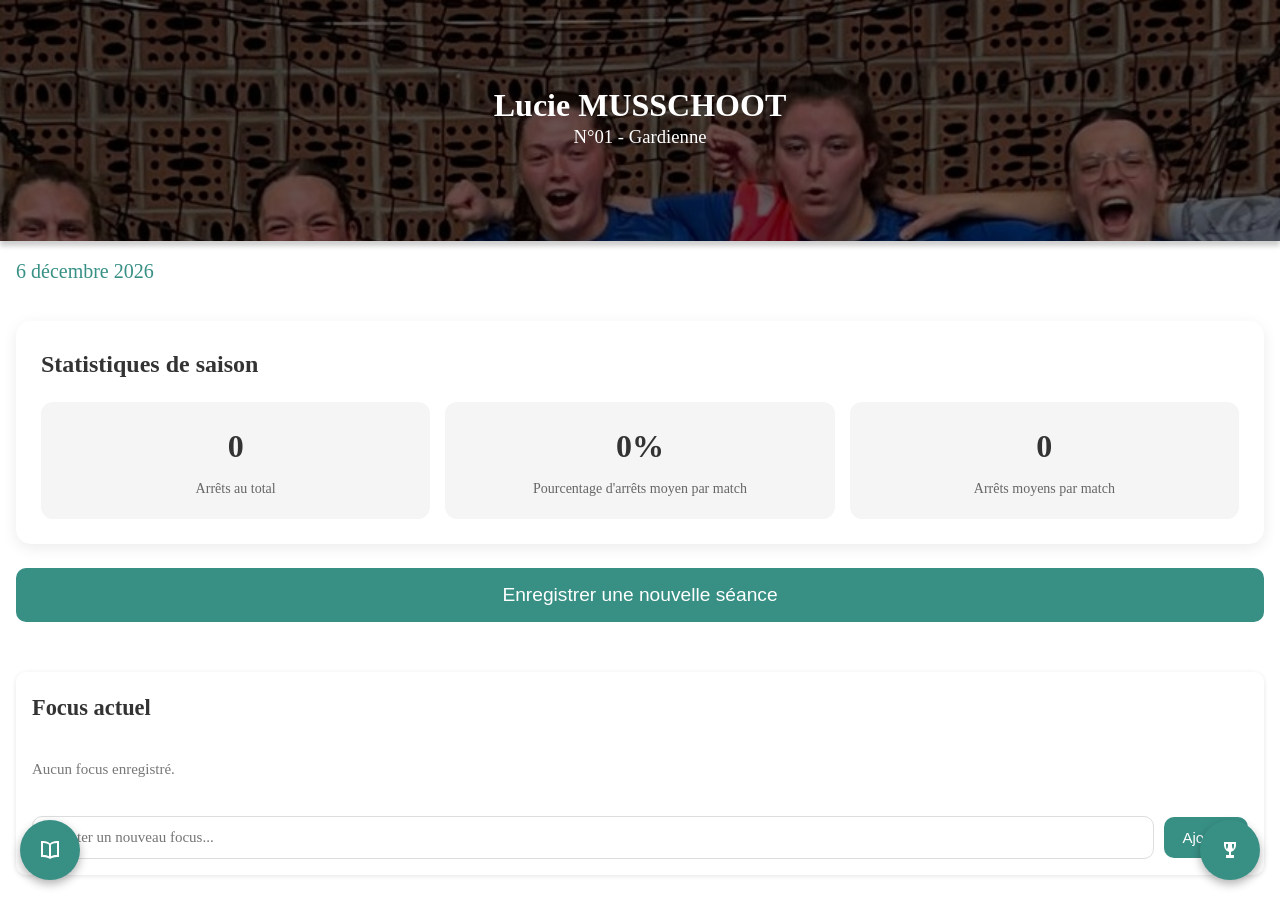
==== index.html @ 8459c4c9 "Add files via upload" ====
<!DOCTYPE html>
<html lang="fr">
<head>
  <meta charset="UTF-8">
  <meta name="viewport" content="width=device-width, initial-scale=1.0">
  <title>Accueil</title>
  <link rel="stylesheet" href="style.css">
  <link rel="manifest" href="manifest.json">
  <meta name="theme-color" content="steelblue">
</head>
<body>
  <header>
    <h1>Lucie MUSSCHOOT</h1>
    <h3>N°01 - Gardienne</h3>
  </header>
  <main>
    <p class="pdate"><span id="dateDuJour" class="datedujour"></span></p>
    <section class="season-stats">
      <h2>Statistiques de saison</h2>

      <div class="stats-grid">
        <div class="stat-card">
          <span class="stat-value" id="totalArrets">0</span>
          <span class="stat-label">Arrêts au total</span>
        </div>

        <div class="stat-card">
          <span class="stat-value" id="pourcentageMoyen">0%</span>
          <span class="stat-label">Pourcentage d'arrêts moyen par match</span>
        </div>

        <div class="stat-card">
          <span class="stat-value" id="moyenneArrets">0</span>
          <span class="stat-label">Arrêts moyens par match</span>
        </div>
      </div>
    </section>
    <button id="NouvSeanceBtn">Enregistrer une nouvelle séance</button>
    <section class="focus-section">
      <h2>Focus actuel</h2>

      <div id="listeFocus"></div>

      <div class="ajout-focus">
        <input
          type="text"
          id="nouveauFocus"
          placeholder="Ajouter un nouveau focus..."
        >

        <button type="button" id="ajouterFocus">
          Ajouter
        </button>
      </div>
    </section>
      <button id="journalBtn" class="journal">
        <svg xmlns="http://www.w3.org/2000/svg" width="24" height="24" fill="white" viewBox="0 0 24 24">
          <path d="M12 5.5C10.5 4 8.5 3 5 3H3V19H5C8.5 19 10.5 20 12 21C13.5 20 15.5 19 19 19H21V3H19C15.5 3 13.5 4 12 5.5ZM11 18.3C9.5 17.5 7.7 17 5 17H5V5H5.5C8.1 5 9.8 5.7 11 6.8V18.3ZM19 17C16.3 17 14.5 17.5 13 18.3V6.8C14.2 5.7 15.9 5 18.5 5H19V17Z"/>
        </svg>
      </button>
      <button class="trophées">
        <svg xmlns="http://www.w3.org/2000/svg" width="24" height="24" fill="white" viewBox="0 0 24 24">
          <path d="M18 4H6V7C6 10.3 8.1 13.1 11 13.8V17H8V20H16V17H13V13.8C15.9 13.1 18 10.3 18 7V4ZM8 7V6H10V8C10 9.2 9.5 10.3 8.7 11C8.3 10.2 8 9.2 8 7ZM16 7C16 9.2 15.7 10.2 15.3 11C14.5 10.3 14 9.2 14 8V6H16V7Z"/>
        </svg>
      </button>
      <form id="formulaireSeance" class="modal">
        <div class="modal-content">

          <h2>Nouvelle séance</h2>

          <div class="champ">
            <input type="date" id="dateSeance" required>
          </div>

        <div class="type-seance">
          <label>
            <input type="radio" name="typeSeance" value="entrainement" required>
            Entraînement
          </label>

          <label>
            <input type="radio" name="typeSeance" value="match">
            Match
          </label>
        </div>

        <div class="champ">
          <label for="focusSeance">Focus de la séance</label>

          <select id="focusSeance" required>
            <option value="">⎼ Choisir un focus ⎼</option>
          </select>
        </div>

                  <!-- Champs spécifiques aux matchs -->
        <div id="champsMatch" class="champs-match" style="display: none;">

        <div class="champ">
          <select id="adversaire" required>
            <option value="">⎼ Choisir un adversaire ⎼</option>
            <option value="Biache-Saint-Vaast">Biache-Saint-Vaast</option>
            <option value="Carvin">Carvin</option>
            <option value="Libercourt">Libercourt</option>
            <option value="Noyelles-Godault">Noyelles-Godault</option>
          </select>
        </div>

          <div class="champ">
            <div class="score">

              <!-- Notre score -->
              <div class="score-select notre-score">
                <select id="scoreNous">
                  <option value="0">0</option>
                  <option value="1">1</option>
                  <option value="2">2</option>
                  <option value="3">3</option>
                  <option value="4">4</option>
                  <option value="5">5</option>
                  <option value="6">6</option>
                  <option value="7">7</option>
                  <option value="8">8</option>
                  <option value="9">9</option>
                  <option value="10">10</option>
                  <option value="11">11</option>
                  <option value="12">12</option>
                  <option value="13">13</option>
                  <option value="14">14</option>
                  <option value="15">15</option>
                  <option value="16">16</option>
                  <option value="17">17</option>
                  <option value="18">18</option>
                  <option value="19">19</option>
                  <option value="20" selected>20</option>
                  <option value="21">21</option>
                  <option value="22">22</option>
                  <option value="23">23</option>
                  <option value="24">24</option>
                  <option value="25">25</option>
                  <option value="26">26</option>
                  <option value="27">27</option>
                  <option value="28">28</option>
                  <option value="29">29</option>
                  <option value="30">30</option>
                  <option value="31">31</option>
                  <option value="32">32</option>
                  <option value="33">33</option>
                  <option value="34">34</option>
                  <option value="35">35</option>
                  <option value="36">36</option>
                  <option value="37">37</option>
                  <option value="38">38</option>
                  <option value="39">39</option>
                  <option value="40">40</option>
                  <option value="41">41</option>
                  <option value="42">42</option>
                  <option value="43">43</option>
                  <option value="44">44</option>
                  <option value="45">45</option>
                  <option value="46">46</option>
                  <option value="47">47</option>
                  <option value="48">48</option>
                  <option value="49">49</option>
                  <option value="50">50</option>
                </select>
              </div>

              <span class="tiret-score">⎼</span>

              <!-- Score adversaire -->
              <div class="score-select adversaire-score">
                <select id="scoreAdversaire">
                  <option value="0">0</option>
                  <option value="1">1</option>
                  <option value="2">2</option>
                  <option value="3">3</option>
                  <option value="4">4</option>
                  <option value="5">5</option>
                  <option value="6">6</option>
                  <option value="7">7</option>
                  <option value="8">8</option>
                  <option value="9">9</option>
                  <option value="10">10</option>
                  <option value="11">11</option>
                  <option value="12">12</option>
                  <option value="13">13</option>
                  <option value="14">14</option>
                  <option value="15">15</option>
                  <option value="16">16</option>
                  <option value="17">17</option>
                  <option value="18">18</option>
                  <option value="19">19</option>
                  <option value="20" selected>20</option>
                  <option value="21">21</option>
                  <option value="22">22</option>
                  <option value="23">23</option>
                  <option value="24">24</option>
                  <option value="25">25</option>
                  <option value="26">26</option>
                  <option value="27">27</option>
                  <option value="28">28</option>
                  <option value="29">29</option>
                  <option value="30">30</option>
                  <option value="31">31</option>
                  <option value="32">32</option>
                  <option value="33">33</option>
                  <option value="34">34</option>
                  <option value="35">35</option>
                  <option value="36">36</option>
                  <option value="37">37</option>
                  <option value="38">38</option>
                  <option value="39">39</option>
                  <option value="40">40</option>
                  <option value="41">41</option>
                  <option value="42">42</option>
                  <option value="43">43</option>
                  <option value="44">44</option>
                  <option value="45">45</option>
                  <option value="46">46</option>
                  <option value="47">47</option>
                  <option value="48">48</option>
                  <option value="49">49</option>
                  <option value="50">50</option>
                </select>
              </div>

            </div>
          </div>
            <div class="stats-match">

              <div class="stat-ligne">
                <input
                  type="number"
                  id="nombreArrets"
                  min="0"
                  placeholder="0"
                >
                <span>arrêts</span>
              </div>

              <div class="stat-ligne">
                <input
                  type="text"
                  id="statsArrets"
                  readonly
                  placeholder="0%"
                >
                <span>de buts arrêtés</span>
              </div>
            </div>
          </div>

          <div class="ressenti">
            <div class="etoiles" id="ressenti">
              <span data-value="1">★</span>
              <span data-value="2">★</span>
              <span data-value="3">★</span>
              <span data-value="4">★</span>
              <span data-value="5">★</span>
            </div>
          </div>

          <textarea id="commentaire" placeholder="..." class="commentaire"></textarea>

          <button id="enregistrerSeance">Enregistrer</button>
          <button id="fermerFormulaire" class='fermerformulaire'>Annuler</button>

        </div>
      </form>
  </main>
</body>
<script>
  // Date du jour
  const date = new Date();

  document.getElementById("dateDuJour").textContent =
    date.toLocaleDateString("fr-FR", {
      day: "numeric",
      month: "long",
      year: "numeric"
    });


  // Éléments du formulaire
  const bouton = document.getElementById("NouvSeanceBtn");
  const formulaire = document.getElementById("formulaireSeance");
  const fermer = document.getElementById("fermerFormulaire");
  const enregistrer = document.getElementById("enregistrerSeance");
  const etoiles = document.querySelectorAll("#ressenti span");

  // Champs spécifiques aux matchs
  const champsMatch = document.getElementById("champsMatch");
  const adversaire = document.getElementById("adversaire");
  const scoreNous = document.getElementById("scoreNous");
  const scoreAdversaire = document.getElementById("scoreAdversaire");
  const nombreArrets = document.getElementById("nombreArrets");
  const statsArrets = document.getElementById("statsArrets");

  const typesSeance = document.querySelectorAll('input[name="typeSeance"]');


  // Afficher / cacher les champs du match
  typesSeance.forEach(type => {

    type.addEventListener("change", () => {

      if (type.value === "match" && type.checked) {
        champsMatch.style.display = "block";

        adversaire.required = true;
        scoreNous.required = true;
        scoreAdversaire.required = true;
        nombreArrets.required = true;

      } else if (type.value === "entrainement" && type.checked) {
        champsMatch.style.display = "none";

        adversaire.required = false;
        scoreNous.required = false;
        scoreAdversaire.required = false;
        nombreArrets.required = false;

        // Nettoyage des champs
        adversaire.value = "";
        scoreNous.value = "";
        scoreAdversaire.value = "";
        nombreArrets.value = "";
        statsArrets.value = "";
      }

    });

  });


  // Calcul automatique du pourcentage d'arrêts
  function calculerStatsArrets() {

    const arrets = Number(nombreArrets.value);
    const butsEncaisses = Number(scoreAdversaire.value);

    if (
      nombreArrets.value !== "" &&
      scoreAdversaire.value !== ""
    ) {

      const totalTirs = arrets + butsEncaisses;

      if (totalTirs > 0) {

        const pourcentage =
          (arrets / totalTirs) * 100;

        statsArrets.value =
          pourcentage.toFixed(1) + " %";

      } else {
        statsArrets.value = "0 %";
      }

    } else {
      statsArrets.value = "";
    }
  }


  // Recalculer dès qu'une valeur change
  nombreArrets.addEventListener("input", calculerStatsArrets);
  scoreAdversaire.addEventListener("input", calculerStatsArrets);

  // Ouvrir le formulaire
  bouton.addEventListener("click", () => {
    formulaire.reset();

    // Reset des étoiles
    etoiles.forEach(etoile => {
      etoile.classList.remove("active");
    });

    // Cacher les champs du match
    champsMatch.style.display = "none";

    formulaire.style.display = "flex";
  });

  // Fermer / annuler
  fermer.addEventListener("click", () => {
    formulaire.reset();

    // Reset des étoiles
    etoiles.forEach(etoile => {
      etoile.classList.remove("active");
    });

    // Cacher les champs du match
    champsMatch.style.display = "none";

    formulaire.style.display = "none";
  });


  // Sélection des étoiles
  etoiles.forEach(etoile => {

    etoile.addEventListener("click", () => {

      const valeur = etoile.dataset.value;

      etoiles.forEach(e => {
        e.classList.toggle(
          "active",
          e.dataset.value <= valeur
        );
      });

    });

  });


  // Vérification avant enregistrement
  enregistrer.addEventListener("click", (event) => {

  const etoilesActives =
    document.querySelectorAll("#ressenti span.active");

  const typeSeance =
    document.querySelector('input[name="typeSeance"]:checked');

  const dateSeance =
    document.getElementById("dateSeance").value;

  const commentaire =
    document.getElementById("commentaire").value;

  // Informations du match
  let infosMatch = null;

  if (typeSeance.value === "match") {

    const adversaireValue = adversaire.value.trim();
    const scoreNousValue = Number(scoreNous.value);
    const scoreAdversaireValue = Number(scoreAdversaire.value);
    const nombreArretsValue = Number(nombreArrets.value);

    // Vérification
    if (
      !adversaireValue ||
      scoreNous.value === "" ||
      scoreAdversaire.value === "" ||
      nombreArrets.value === ""
    ) {
      event.preventDefault();
      alert("Complète toutes les informations du match.");
      return;
    }

    const totalTirs =
      nombreArretsValue + scoreAdversaireValue;

    const pourcentageArrets =
      totalTirs > 0
        ? (nombreArretsValue / totalTirs) * 100
        : 0;

    infosMatch = {
      adversaire: adversaireValue,
      score: `${scoreNousValue}-${scoreAdversaireValue}`,
      scoreNous: scoreNousValue,
      scoreAdversaire: scoreAdversaireValue,
      nombreArrets: nombreArretsValue,
      pourcentageArrets: Number(pourcentageArrets.toFixed(1))
    };
  }

  // Vérification de la note
  if (etoilesActives.length === 0) {
    event.preventDefault();
    alert("Donne une note à ta séance.");
    return;
  }

  // Récupérer les anciennes séances
  const seances =
    JSON.parse(localStorage.getItem("seances")) || [];


  // Créer la nouvelle séance
  const nouvelleSeance = {
    date: dateSeance,
    type: typeSeance.value,
    focus: focusSeance.value,
    note: etoilesActives.length,
    commentaire: commentaire,
    match: infosMatch
  };

  // Ajouter la séance
  seances.push(nouvelleSeance);

  // Sauvegarder
  localStorage.setItem(
    "seances",
    JSON.stringify(seances)
  );

  // Mettre à jour les statistiques de saison
  calculerStatsSaison();

  // Fermer et nettoyer
  formulaire.reset();

  etoiles.forEach(etoile => {
    etoile.classList.remove("active");
  });

  formulaire.style.display = "none";

});
// ================================
// STATISTIQUES AUTOMATIQUES DE SAISON
// ================================

function calculerStatsSaison() {

  // Récupérer toutes les séances enregistrées
  const seances = JSON.parse(localStorage.getItem("seances")) || [];

  // Garder uniquement les matchs
  const matchs = seances.filter(
    seance => seance.type === "match" && seance.match
  );

  // Éléments HTML
  const totalArretsElement = document.getElementById("totalArrets");
  const pourcentageMoyenElement = document.getElementById("pourcentageMoyen");
  const moyenneArretsElement = document.getElementById("moyenneArrets");

  // Aucun match enregistré
  if (matchs.length === 0) {
    totalArretsElement.textContent = "0";
    pourcentageMoyenElement.textContent = "0%";
    moyenneArretsElement.textContent = "0";
    return;
  }

  // Total des arrêts
  const totalArrets = matchs.reduce(
    (total, seance) => total + Number(seance.match.nombreArrets || 0),
    0
  );

  // Moyenne d'arrêts par match
  const moyenneArrets = totalArrets / matchs.length;

  // Moyenne des pourcentages d'arrêts
  const pourcentageMoyen =
    matchs.reduce(
      (total, seance) =>
        total + Number(seance.match.pourcentageArrets || 0),
      0
    ) / matchs.length;

  // Affichage
  totalArretsElement.textContent = totalArrets;

  pourcentageMoyenElement.textContent =
    pourcentageMoyen.toFixed(1).replace(".", ",") + "%";

  moyenneArretsElement.textContent =
    moyenneArrets.toFixed(1).replace(".", ",");
}

// Calculer les statistiques au chargement de la page
calculerStatsSaison();

// ================================
// GESTION DES FOCUS
// ================================

const listeFocusElement = document.getElementById("listeFocus");
const nouveauFocusInput = document.getElementById("nouveauFocus");
const ajouterFocusBtn = document.getElementById("ajouterFocus");
const focusSeance = document.getElementById("focusSeance");


// Récupérer les focus enregistrés
function recupererFocus() {
  return JSON.parse(localStorage.getItem("focus")) || [];
}


// Sauvegarder les focus
function sauvegarderFocus(focus) {
  localStorage.setItem("focus", JSON.stringify(focus));
}


// Afficher les focus dans "Focus actuel"
function afficherFocus() {

  const focus = recupererFocus();

  listeFocusElement.innerHTML = "";

  if (focus.length === 0) {
    listeFocusElement.innerHTML =
      "<p class='aucun-focus'>Aucun focus enregistré.</p>";
    return;
  }

  focus.forEach((nomFocus, index) => {

    const ligne = document.createElement("div");
    ligne.className = "focus-item";

    ligne.innerHTML = `
      <span>${nomFocus}</span>

      <button
        type="button"
        class="supprimer-focus"
        data-index="${index}"
        aria-label="Supprimer le focus"
      >
        ×
      </button>
    `;

    listeFocusElement.appendChild(ligne);
  });

  // Boutons supprimer
  document.querySelectorAll(".supprimer-focus").forEach(button => {

    button.addEventListener("click", () => {

      const index = Number(button.dataset.index);

      const focus = recupererFocus();

      focus.splice(index, 1);

      sauvegarderFocus(focus);

      afficherFocus();
      remplirSelectFocus();
    });
  });
}


// Remplir la liste déroulante du formulaire
function remplirSelectFocus() {

  const focus = recupererFocus();

  focusSeance.innerHTML = `
    <option value="">⎼ Choisir un focus ⎼</option>
  `;

  focus.forEach(nomFocus => {

    const option = document.createElement("option");

    option.value = nomFocus;
    option.textContent = nomFocus;

    focusSeance.appendChild(option);
  });
}


// Ajouter un focus
ajouterFocusBtn.addEventListener("click", () => {

  const nomFocus = nouveauFocusInput.value.trim();

  if (!nomFocus) {
    alert("Écris un focus avant de l'ajouter.");
    return;
  }

  const focus = recupererFocus();

  // Éviter les doublons
  if (focus.includes(nomFocus)) {
    alert("Ce focus existe déjà.");
    return;
  }

  focus.push(nomFocus);

  sauvegarderFocus(focus);

  nouveauFocusInput.value = "";

  afficherFocus();
  remplirSelectFocus();
});


// Ajouter avec la touche Entrée
nouveauFocusInput.addEventListener("keydown", event => {

  if (event.key === "Enter") {
    event.preventDefault();
    ajouterFocusBtn.click();
  }

});


// Affichage initial
afficherFocus();
remplirSelectFocus();
</script>
<script>
  document.getElementById("journalBtn").addEventListener("click", () => {
    window.location.href = "journal.html";
  });
</script>
</html>
---- style.css ----
/* Style global mobile-first */
body {
  font-family: Verdana;
  margin: 0;
  padding: 0;
  line-height: 1.5;
  background-color: white;
  color: #333;
}

/* Header */
header {
  background-image: linear-gradient(rgba(0, 0, 0, 0.6), rgba(0, 0, 0, 0.6)), url("Groupe.jpg");
  background-size: cover;
  color: white;
  text-align: center;
  padding: 5rem 0;
  box-shadow: 0 5px 5px rgba(0,0,0,0.2);
}

header.pages {
  background-color:  #389085;
  background-image: none;
  background-size: cover;
  color: white;
  text-align: left;
  padding: 1rem;
  padding-left: 70px;
  box-shadow: none;
  font-size: 1em;
}

h1 {
  font-weight: 600;
  font-size: 2em;
  line-height: 0.3;
}

h2 {
  font-weight: 600;
  font-size: 1.4em;
}

h3 {
  font-weight: 100;
  line-height: 0.5;
}

/* Sections */
main {
  padding: 1rem;
}

section {
  margin-bottom: 1.5rem;
  padding: 1rem;
  padding-top: 1px;
  border-radius: 10px;
  box-shadow: 0 1px 5px rgba(0,0,0,0.1);
}

.couleur {
  border-color: #389085;
  border-style: solid;
  box-shadow: none;
}

/* Boutons */
button {
  display: block;
  width: 100%;
  padding: 1rem;
  margin-bottom: 50px;
  margin-top: 1rem;
  background-color: #389085;
  color: white;
  border: none;
  border-radius: 10px;
  font-size: 1.2rem;
  cursor: pointer;
}

a{
  text-decoration: none;
}

.datedujour {
  color: #389085;
  font-family: Verdana;
  font-size: 20px;
}

.pdate {
  padding-bottom: 5px;
  margin-top: -1px;
}

.journal {
  position: fixed;
  bottom: 20px;
  left: 20px;

  width: 60px;
  height: 60px;

  border-radius: 50%;
  border: none;

  background-color: #389085;
  font-size: 24px;

  display: flex;
  justify-content: center;
  align-items: center;

  cursor: pointer;

  box-shadow: 0 4px 10px rgba(0,0,0,0.3);

  margin: 0;
  padding: 0;
}

.trophées {
  position: fixed;
  bottom: 20px;
  right: 20px;

  width: 60px;
  height: 60px;

  border-radius: 50%;
  border: none;

  background-color: #389085;
  font-size: 24px;

  display: flex;
  justify-content: center;
  align-items: center;

  cursor: pointer;

  box-shadow: 0 4px 10px rgba(0,0,0,0.3);

  margin: 0;
  padding: 0;
}

.home {
  position: absolute;
  top: 7px;
  left: 0.1%;

  width: 75px;
  height: 75px;

  padding: 0;
  margin: 0;

  display: flex;
  justify-content: center;
  align-items: center;

  background: none;
  border: none;
  box-shadow: none;

  cursor: pointer;
}

.modal {
  display: none;
  position: fixed;
  inset: 0;
  background: rgba(0, 0, 0, 0.6);
  line-height: 3em;
  justify-content: center;
  align-items: center;
}

.modal-content {
  background: white;
  padding: 30px;
  border-radius: 15px;
  width: 80%;
  max-width: 500px;
}

.fermerformulaire {
  color: #389085;
  background-color: white;
  border: none;
  width: fit-content;
  padding: 1rem;
  margin-top: 1rem;
  margin: 1rem auto 0;
}

.type-seance {
  display: flex;
  gap: 25px;
}

.type-seance label {
  display: flex;
  align-items: center;
  gap: 5px;
}

.type-seance input[type="radio"] {
  accent-color: #389085;
  width: 20px;
  height: 20px;
}

.etoiles {
  display: flex;
  gap: 10px;
}

.ressenti {
  padding-bottom: 1em;
}

.etoiles span {
  font-size: 30px;
  color: #ccc;
  cursor: pointer;
  transition: color 0.2s;
}

.etoiles span.active {
  color: #389085;
}

.champ {
  display: flex;
  flex-direction: column;
  gap: 8px;
  padding-bottom: 1em;
}

.champ label {
  font-size: 14px;
  font-weight: 600;
}

.champ input[type="date"] {
  width: 100%;
  box-sizing: border-box;
  padding: 12px 14px;
  border: 1px solid #ddd;
  border-radius: 10px;
  background: white;
  font-size: 15px;
  font-family: inherit;
  color: #333;
  outline: none;
}

.champ input[type="date"]:focus,
.champ input[type="date"]:valid {
  border-color: #389085;
  box-shadow: 0 0 0 2px rgba(56, 144, 133, 0.15);
}

.commentaire {
  width: 100%;
  height: 50px;
  border: 1px solid #ddd;
  border-radius: 10px;
  background: white;
  font-size: 15px;
  font-family: inherit;
  color: #333;
  outline: none;
  padding: 0.5em;
}

.commentaire:focus,
.commentaire:not(:placeholder-shown) {
  border-color: #389085;
  box-shadow: 0 0 0 2px rgba(56, 144, 133, 0.15);
}

#listeSeances {
  width: 100%;
}

.carte-seance {
  width: 100%;
  box-sizing: border-box;
  background: white;
  border: 0.1em solid #ddd;
  border-radius: 15px;
  padding: 18px;
  margin-bottom: 15px;
}

.carte-seance h2 {
  margin: 0 0 8px;
  font-size: 18px;
}

.carte-seance .type {
  margin: 0 0 10px;
  color: #389085;
  font-weight: bold;
}

.etoiles-journal {
  color: #389085;
  font-size: 20px;
  letter-spacing: 2px;
}

.commentaire-journal {
  margin-top: 12px;
}

.seance-header {
  display: flex;
  align-items: center;
  justify-content: space-between;
}

.seance-header h2 {
  margin: 0;
}

.supprimer-seance {
  display: inline-flex;
  width: auto;
  border: none;
  background: none;
  padding: 2px 5px;
  margin: 0;

  font-size: 22px;
  line-height: 1;
  color: #999;
  cursor: pointer;
}

/* Liste déroulante adversaire */
#adversaire {
  width: 100%;
  padding: 12px 14px;
  border: 1px solid #ddd;
  border-radius: 10px;
  background-color: white;
  font-size: 15px;
  color: #333;
  transition: 0.2s ease;
  font-family: Verdana;

  /* Enlève l'apparence native */
  appearance: none;

  /* Petite flèche */
  background-image: url("data:image/svg+xml,%3Csvg xmlns='http://www.w3.org/2000/svg' width='18' height='18' viewBox='0 0 24 24' fill='none' stroke='%23666' stroke-width='2' stroke-linecap='round' stroke-linejoin='round'%3E%3Cpolyline points='6 9 12 15 18 9'%3E%3C/polyline%3E%3C/svg%3E");
  background-repeat: no-repeat;
  background-position: right 14px center;
  background-size: 18px;
  padding-right: 45px;
  margin-top: 12px;
}

/* Quand on clique dessus */
#adversaire:focus, #adversaire:valid {
  border-color: #389085;
  box-shadow: 0 0 0 2px rgba(56, 144, 133, 0.15);
}

/* Première option */
#adversaire option:first-child {
  color: #999;
}

/* Conteneur du score */
.score {
  display: flex;
  align-items: center;
  justify-content: center;
  gap: 15px;
  margin-top: 12px;
}

/* Chaque sélecteur */
.score-select {
  display: flex;
  flex-direction: column;
  align-items: center;
}

/* Le sélecteur */
.score-select select {
  width: 60px;
  height: 60px;

  border: 1px solid #ddd;
  border-radius: 16px;

  background: white;

  font-size: 25px;
  font-weight: 500;
  font-family: Verdana;
  text-align: center;

  outline: none;

  appearance: none;
  -webkit-appearance: none;

  background-repeat: no-repeat;
  background-position: center;
  background-size: 18px;

  transition: 0.2s ease;
}

/* Notre score = BLEU */
.notre-score select {
  color: #389085;
}

/* Focus notre score */
.notre-score select:focus {
  box-shadow: 0 0 0 2px rgba(56, 144, 133, 0.15);
}

/* Score adverse */
.adversaire-score select {
  color: #333;
}

/* Focus score adverse */
.adversaire-score select:focus {
  box-shadow: 0 0 0 2px rgba(56, 144, 133, 0.15);
}

/* Le tiret */
.tiret-score {
  font-size: 30px;
  font-weight: 600;
  font-family: Verdana;
  margin-bottom: 10px;
}

.stats-match {
  display: flex;
  flex-direction: column;
}

.stat-ligne {
  display: flex;
  align-items: baseline;
  justify-content: left;
  font-family: Verdana;
}

.stat-ligne input {
  width: 80px;

  border: none;
  outline: none;
  background: transparent;

  padding: 0;

  font-family: Verdana;
  font-size: 20px;
  font-weight: 500;
  text-align: left;

  color: #389085;
}

.stat-ligne span {
  margin-left: 5px;

  font-family: Verdana;
  font-size: 14px;
  color: #555;
}

.season-stats {
  margin-top: 30px;
  padding: 25px;
  background: #ffffff;
  border-radius: 15px;
  box-shadow: 0 4px 15px rgba(0, 0, 0, 0.08);
}

.season-stats h2 {
  margin: 0 0 20px;
  font-size: 24px;
}

.stats-grid {
  display: grid;
  grid-template-columns: repeat(3, 1fr);
  gap: 15px;
}

.stat-card {
  padding: 20px;
  text-align: center;
  background: #f5f5f5;
  border-radius: 12px;
}

.stat-value {
  display: block;
  font-size: 32px;
  font-weight: bold;
  margin-bottom: 8px;
}

.stat-label {
  display: block;
  font-size: 14px;
  color: #666;
}

/* Sur téléphone */
@media (max-width: 700px) {
  .stats-grid {
    grid-template-columns: 1fr;
  }
}

/* ================================
   FOCUS
================================ */

.focus-section {
  margin-bottom: 1.5rem;
}

#listeFocus {
  display: flex;
  flex-direction: column;
  gap: 10px;
  margin-bottom: 20px;
}

.focus-item {
  display: flex;
  align-items: center;
  justify-content: space-between;

  padding: 12px 15px;

  background: #f5f5f5;
  border-radius: 10px;

  color: #333;
  font-size: 16px;
}

.supprimer-focus {
  width: auto;
  margin: 0;
  padding: 0 5px;

  background: none;
  color: #999;

  font-size: 22px;
  line-height: 1;

  box-shadow: none;
}

.supprimer-focus:hover {
  color: #c00;
}

.ajout-focus {
  display: flex;
  gap: 10px;
  align-items: center;
}

.ajout-focus input {
  flex: 1;

  min-width: 0;

  padding: 12px 14px;

  border: 1px solid #ddd;
  border-radius: 10px;

  background: white;

  font-family: Verdana;
  font-size: 15px;

  outline: none;
  box-sizing: border-box;
}

.ajout-focus input:focus {
  border-color: #389085;
  box-shadow: 0 0 0 2px rgba(56, 144, 133, 0.15);
}

.ajout-focus button {
  width: auto;

  margin: 0;
  padding: 12px 18px;

  font-size: 15px;
}

.aucun-focus {
  color: #777;
  font-size: 15px;
}

.focus-journal {
  margin: 0 0 15px;
  color: #389085;
  font-size: 16px;
}

.focus-journal strong {
  color: #333;
}
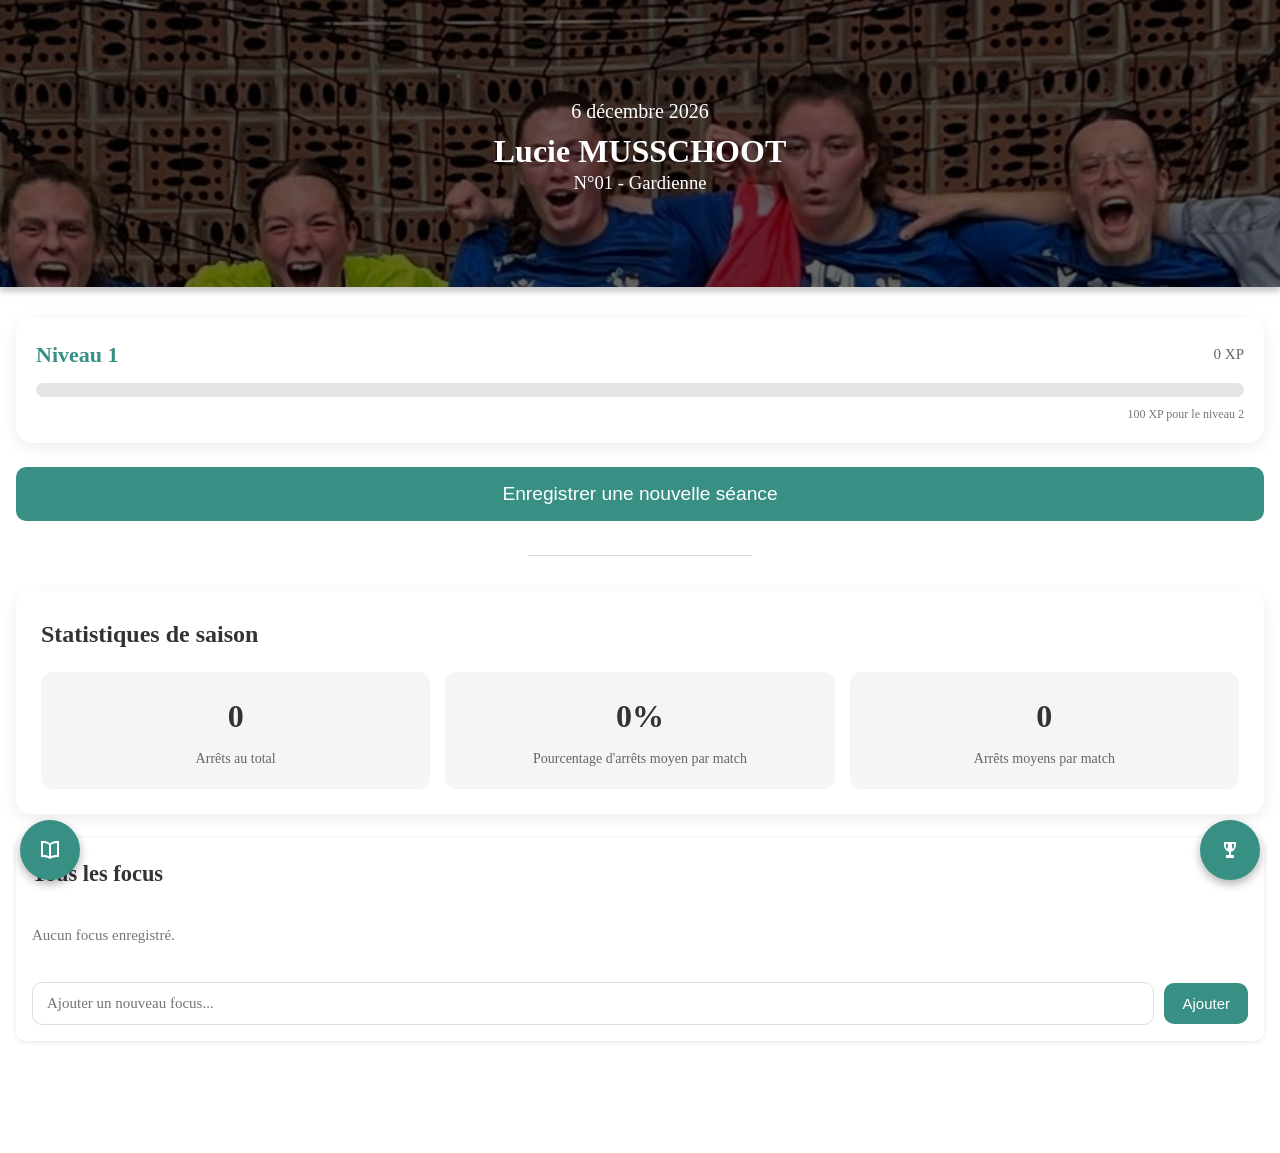
==== commit c6ea4eb2: "Add files via upload" ====
--- a/index.html
+++ b/index.html
@@ -10,11 +10,27 @@
 </head>
 <body>
   <header>
+    <p><span id="dateDuJour" class="datedujour"></span></p>
     <h1>Lucie MUSSCHOOT</h1>
     <h3>N°01 - Gardienne</h3>
   </header>
   <main>
-    <p class="pdate"><span id="dateDuJour" class="datedujour"></span></p>
+    <section class="niveau-section">
+      <div class="niveau-header">
+        <h2 id="niveauJoueur">Niveau 1</h2>
+        <span id="xpJoueur">0 XP</span>
+      </div>
+
+      <div class="barre-xp">
+        <div id="progressionXP" class="progression-xp"></div>
+      </div>
+
+      <p id="prochainNiveau" class="prochain-niveau">
+        100 XP pour le niveau suivant
+      </p>
+    </section>
+    <button id="NouvSeanceBtn">Enregistrer une nouvelle séance</button>
+    <p class="trait">____________________________</p>
     <section class="season-stats">
       <h2>Statistiques de saison</h2>
 
@@ -35,9 +51,8 @@
         </div>
       </div>
     </section>
-    <button id="NouvSeanceBtn">Enregistrer une nouvelle séance</button>
     <section class="focus-section">
-      <h2>Focus actuel</h2>
+      <h2>Tous les focus</h2>
 
       <div id="listeFocus"></div>
 
@@ -58,7 +73,7 @@
           <path d="M12 5.5C10.5 4 8.5 3 5 3H3V19H5C8.5 19 10.5 20 12 21C13.5 20 15.5 19 19 19H21V3H19C15.5 3 13.5 4 12 5.5ZM11 18.3C9.5 17.5 7.7 17 5 17H5V5H5.5C8.1 5 9.8 5.7 11 6.8V18.3ZM19 17C16.3 17 14.5 17.5 13 18.3V6.8C14.2 5.7 15.9 5 18.5 5H19V17Z"/>
         </svg>
       </button>
-      <button class="trophées">
+      <button id="tropheesBtn" class="trophées">
         <svg xmlns="http://www.w3.org/2000/svg" width="24" height="24" fill="white" viewBox="0 0 24 24">
           <path d="M18 4H6V7C6 10.3 8.1 13.1 11 13.8V17H8V20H16V17H13V13.8C15.9 13.1 18 10.3 18 7V4ZM8 7V6H10V8C10 9.2 9.5 10.3 8.7 11C8.3 10.2 8 9.2 8 7ZM16 7C16 9.2 15.7 10.2 15.3 11C14.5 10.3 14 9.2 14 8V6H16V7Z"/>
         </svg>
@@ -85,8 +100,6 @@
         </div>
 
         <div class="champ">
-          <label for="focusSeance">Focus de la séance</label>
-
           <select id="focusSeance" required>
             <option value="">⎼ Choisir un focus ⎼</option>
           </select>
@@ -714,6 +727,135 @@
 // Affichage initial
 afficherFocus();
 remplirSelectFocus();
+
+// ================================
+// NIVEAU ET BARRE D'XP
+// ================================
+
+function calculerXP() {
+
+  const seances =
+    JSON.parse(localStorage.getItem("seances")) || [];
+
+  let xp = 0;
+
+  seances.forEach(seance => {
+
+    if (seance.type === "entrainement") {
+      xp += 10;
+    }
+
+    if (seance.type === "match") {
+      xp += 25;
+    }
+
+  });
+
+  return xp;
+}
+
+
+function obtenirInfosNiveau(xp) {
+
+  const niveaux = [
+    { niveau: 1, xp: 0 },
+    { niveau: 2, xp: 100 },
+    { niveau: 3, xp: 250 },
+    { niveau: 4, xp: 450 },
+    { niveau: 5, xp: 700 },
+    { niveau: 6, xp: 1000 },
+    { niveau: 7, xp: 1400 },
+    { niveau: 8, xp: 1850 },
+    { niveau: 9, xp: 2350 },
+    { niveau: 10, xp: 3000 }
+  ];
+
+  let niveauActuel = niveaux[0];
+  let prochainNiveau = null;
+
+  for (let i = 0; i < niveaux.length; i++) {
+
+    if (xp >= niveaux[i].xp) {
+      niveauActuel = niveaux[i];
+    }
+
+    if (xp < niveaux[i].xp) {
+      prochainNiveau = niveaux[i];
+      break;
+    }
+  }
+
+  return {
+    niveauActuel,
+    prochainNiveau
+  };
+}
+
+
+function afficherNiveau() {
+
+  const xp = calculerXP();
+
+  const infos =
+    obtenirInfosNiveau(xp);
+
+  const niveau =
+    infos.niveauActuel.niveau;
+
+  document.getElementById("niveauJoueur").textContent =
+    "Niveau " + niveau;
+
+  document.getElementById("xpJoueur").textContent =
+    xp + " XP";
+
+
+  // Niveau maximum
+  if (!infos.prochainNiveau) {
+
+    document.getElementById("progressionXP").style.width =
+      "100%";
+
+    document.getElementById("prochainNiveau").textContent =
+      "Niveau maximum atteint !";
+
+    return;
+  }
+
+
+  const xpDebut =
+    infos.niveauActuel.xp;
+
+  const xpFin =
+    infos.prochainNiveau.xp;
+
+
+  const xpDansLeNiveau =
+    xp - xpDebut;
+
+  const xpNecessaire =
+    xpFin - xpDebut;
+
+
+  const pourcentage =
+    (xpDansLeNiveau / xpNecessaire) * 100;
+
+
+  document.getElementById("progressionXP").style.width =
+    pourcentage + "%";
+
+
+  document.getElementById("prochainNiveau").textContent =
+    `${xpFin - xp} XP pour le niveau ${infos.prochainNiveau.niveau}`;
+}
+
+
+afficherNiveau();
+
+const tropheesBtn = document.getElementById("tropheesBtn");
+
+tropheesBtn.addEventListener("click", () => {
+  window.location.href = "trophees.html";
+});
 </script>
 <script>
   document.getElementById("journalBtn").addEventListener("click", () => {
--- a/style.css
+++ b/style.css
@@ -70,7 +70,7 @@
   display: block;
   width: 100%;
   padding: 1rem;
-  margin-bottom: 50px;
+  margin-bottom: 15px;
   margin-top: 1rem;
   background-color: #389085;
   color: white;
@@ -85,14 +85,8 @@
 }
 
 .datedujour {
-  color: #389085;
   font-family: Verdana;
   font-size: 20px;
-}
-
-.pdate {
-  padding-bottom: 5px;
-  margin-top: -1px;
 }
 
 .journal {
@@ -200,6 +194,7 @@
 .type-seance {
   display: flex;
   gap: 25px;
+  padding-bottom: 12px;
 }
 
 .type-seance label {
@@ -343,32 +338,44 @@
   cursor: pointer;
 }
 
-/* Liste déroulante adversaire */
-#adversaire {
+/* Listes déroulantes */
+#adversaire,
+#focusSeance {
   width: 100%;
   padding: 12px 14px;
+
   border: 1px solid #ddd;
   border-radius: 10px;
+
   background-color: white;
+
   font-size: 15px;
   color: #333;
-  transition: 0.2s ease;
   font-family: Verdana;
 
-  /* Enlève l'apparence native */
+  outline: none;
+
   appearance: none;
-
-  /* Petite flèche */
+  -webkit-appearance: none;
+
   background-image: url("data:image/svg+xml,%3Csvg xmlns='http://www.w3.org/2000/svg' width='18' height='18' viewBox='0 0 24 24' fill='none' stroke='%23666' stroke-width='2' stroke-linecap='round' stroke-linejoin='round'%3E%3Cpolyline points='6 9 12 15 18 9'%3E%3C/polyline%3E%3C/svg%3E");
+
   background-repeat: no-repeat;
   background-position: right 14px center;
   background-size: 18px;
+
   padding-right: 45px;
-  margin-top: 12px;
-}
-
-/* Quand on clique dessus */
-#adversaire:focus, #adversaire:valid {
+  margin-bottom: 12px;
+
+  transition: 0.2s ease;
+}
+
+
+/* Focus / sélection */
+#adversaire:focus,
+#adversaire:valid,
+#focusSeance:focus,
+#focusSeance:valid {
   border-color: #389085;
   box-shadow: 0 0 0 2px rgba(56, 144, 133, 0.15);
 }
@@ -384,7 +391,6 @@
   align-items: center;
   justify-content: center;
   gap: 15px;
-  margin-top: 12px;
 }
 
 /* Chaque sélecteur */
@@ -537,7 +543,7 @@
 ================================ */
 
 .focus-section {
-  margin-bottom: 1.5rem;
+  margin-bottom: 6em;
 }
 
 #listeFocus {
@@ -631,4 +637,204 @@
 
 .focus-journal strong {
   color: #333;
+}
+
+/* ================================
+   PAGE TROPHÉES
+================================ */
+
+.profil-niveau {
+  margin-bottom: 25px;
+}
+
+.niveau-trophees {
+  display: flex;
+  justify-content: space-between;
+  align-items: center;
+
+  padding: 20px;
+
+  background: #f5f5f5;
+  border-radius: 15px;
+}
+
+.niveau-trophees strong {
+  font-size: 22px;
+  color: #389085;
+}
+
+.niveau-trophees span {
+  font-size: 16px;
+  color: #666;
+}
+
+
+/* Collection */
+
+.collection-trophees h2 {
+  margin-bottom: 20px;
+}
+
+
+/* Deux cartes par ligne */
+
+.trophees-grid {
+  display: grid;
+  grid-template-columns: repeat(2, 1fr);
+  gap: 15px;
+}
+
+
+/* Carte */
+
+.carte-trophee {
+  min-width: 0;
+
+  padding: 18px 12px;
+
+  background: white;
+
+  border: 1px solid #ddd;
+  border-radius: 15px;
+
+  text-align: center;
+
+  box-shadow: 0 2px 8px rgba(0,0,0,0.08);
+}
+
+
+/* Badge temporaire */
+
+.badge-trophee {
+  width: 75px;
+  height: 75px;
+
+  margin: 0 auto 12px;
+
+  display: flex;
+  justify-content: center;
+  align-items: center;
+
+  border-radius: 50%;
+
+  background: #f5f5f5;
+
+  font-size: 35px;
+}
+
+
+/* Titre */
+
+.carte-trophee h3 {
+  margin: 5px 0 8px;
+
+  font-size: 16px;
+  line-height: 1.2;
+
+  color: #333;
+}
+
+
+/* Sous-titre */
+
+.sous-titre-trophee {
+  margin: 0;
+
+  font-size: 12px;
+  line-height: 1.4;
+
+  color: #666;
+}
+
+
+/* Date */
+
+.date-trophee {
+  margin: 12px 0 0;
+
+  font-size: 11px;
+
+  color: #389085;
+}
+
+/* ================================
+   NIVEAU / XP
+================================ */
+
+.niveau-section {
+  margin-top: 15px;
+  padding: 20px;
+
+  background: white;
+
+  border-radius: 15px;
+
+  box-shadow: 0 4px 15px rgba(0, 0, 0, 0.08);
+}
+
+.niveau-header {
+  display: flex;
+  justify-content: space-between;
+  align-items: center;
+
+  margin-bottom: 12px;
+}
+
+.niveau-header h2 {
+  margin: 0;
+
+  color: #389085;
+  font-size: 22px;
+}
+
+.niveau-header span {
+  font-size: 15px;
+  color: #666;
+}
+
+
+/* Conteneur de la barre */
+
+.barre-xp {
+  width: 100%;
+  height: 14px;
+
+  background: #e5e5e5;
+
+  border-radius: 20px;
+
+  overflow: hidden;
+}
+
+
+/* Progression */
+
+.progression-xp {
+  width: 0%;
+  height: 100%;
+
+  background: #389085;
+
+  border-radius: 20px;
+
+  transition: width 0.5s ease;
+}
+
+
+/* Texte sous la barre */
+
+.prochain-niveau {
+  margin: 8px 0 0;
+
+  text-align: right;
+
+  font-size: 12px;
+
+  color: #777;
+}
+
+.trait {
+  color: #777;
+  text-align: center;
+  opacity: 30%;
 }
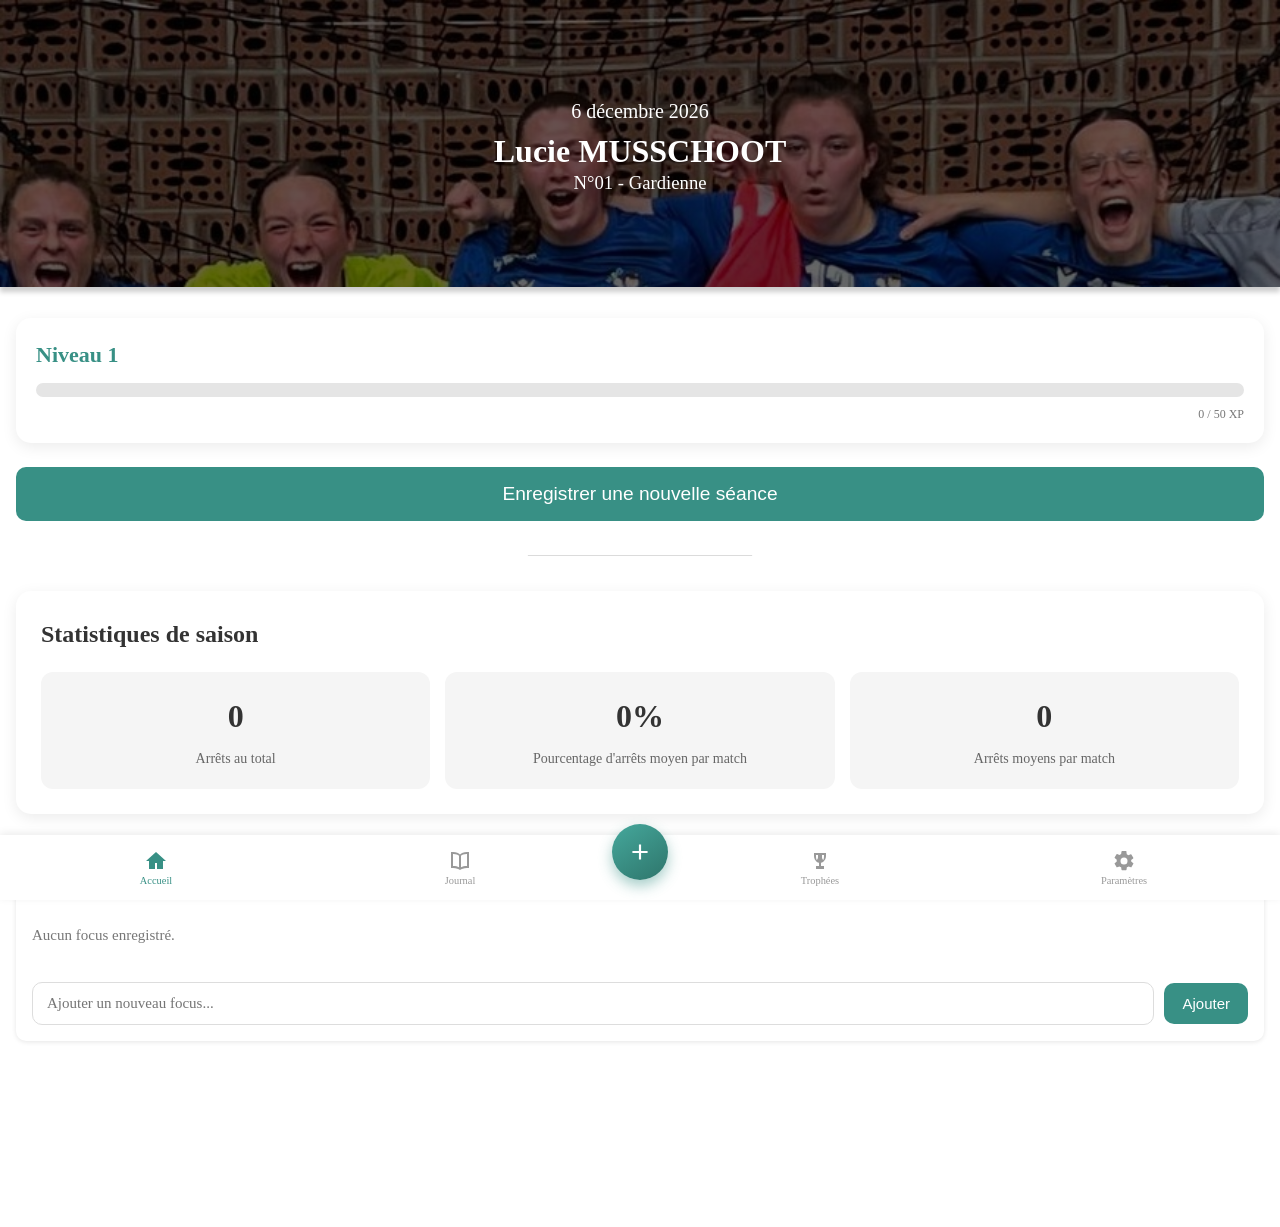
==== commit 5af0c8cb: "Add files via upload" ====
--- a/index.html
+++ b/index.html
@@ -5,6 +5,11 @@
   <meta name="viewport" content="width=device-width, initial-scale=1.0">
   <title>Accueil</title>
   <link rel="stylesheet" href="style.css">
+  <script>
+    if (localStorage.getItem("modeSombre") === "true") {
+      document.documentElement.classList.add("dark");
+    }
+  </script>
   <link rel="manifest" href="manifest.json">
   <meta name="theme-color" content="steelblue">
 </head>
@@ -15,21 +20,20 @@
     <h3>N°01 - Gardienne</h3>
   </header>
   <main>
-    <section class="niveau-section">
-      <div class="niveau-header">
-        <h2 id="niveauJoueur">Niveau 1</h2>
-        <span id="xpJoueur">0 XP</span>
-      </div>
-
-      <div class="barre-xp">
-        <div id="progressionXP" class="progression-xp"></div>
-      </div>
-
-      <p id="prochainNiveau" class="prochain-niveau">
-        100 XP pour le niveau suivant
-      </p>
-    </section>
-    <button id="NouvSeanceBtn">Enregistrer une nouvelle séance</button>
+<section class="niveau-section">
+  <div class="niveau-header">
+    <h2 id="niveauJoueur">Niveau 1</h2>
+  </div>
+
+  <div class="barre-xp">
+    <div id="progressionXP" class="progression-xp"></div>
+  </div>
+
+  <p id="prochainNiveau" class="prochain-niveau">
+    20 XP pour le niveau suivant
+  </p>
+</section>
+    <button id="NouvSeanceBtnTexte">Enregistrer une nouvelle séance</button>
     <p class="trait">____________________________</p>
     <section class="season-stats">
       <h2>Statistiques de saison</h2>
@@ -67,17 +71,6 @@
           Ajouter
         </button>
       </div>
-    </section>
-      <button id="journalBtn" class="journal">
-        <svg xmlns="http://www.w3.org/2000/svg" width="24" height="24" fill="white" viewBox="0 0 24 24">
-          <path d="M12 5.5C10.5 4 8.5 3 5 3H3V19H5C8.5 19 10.5 20 12 21C13.5 20 15.5 19 19 19H21V3H19C15.5 3 13.5 4 12 5.5ZM11 18.3C9.5 17.5 7.7 17 5 17H5V5H5.5C8.1 5 9.8 5.7 11 6.8V18.3ZM19 17C16.3 17 14.5 17.5 13 18.3V6.8C14.2 5.7 15.9 5 18.5 5H19V17Z"/>
-        </svg>
-      </button>
-      <button id="tropheesBtn" class="trophées">
-        <svg xmlns="http://www.w3.org/2000/svg" width="24" height="24" fill="white" viewBox="0 0 24 24">
-          <path d="M18 4H6V7C6 10.3 8.1 13.1 11 13.8V17H8V20H16V17H13V13.8C15.9 13.1 18 10.3 18 7V4ZM8 7V6H10V8C10 9.2 9.5 10.3 8.7 11C8.3 10.2 8 9.2 8 7ZM16 7C16 9.2 15.7 10.2 15.3 11C14.5 10.3 14 9.2 14 8V6H16V7Z"/>
-        </svg>
-      </button>
       <form id="formulaireSeance" class="modal">
         <div class="modal-content">
 
@@ -111,133 +104,45 @@
         <div class="champ">
           <select id="adversaire" required>
             <option value="">⎼ Choisir un adversaire ⎼</option>
+            <option value="Arras">Arras</option>
+            <option value="Auchel">Auchel</option>
+            <option value="Béthune">Béthune</option>
             <option value="Biache-Saint-Vaast">Biache-Saint-Vaast</option>
+            <option value="Calais">Calais</option>
             <option value="Carvin">Carvin</option>
-            <option value="Libercourt">Libercourt</option>
-            <option value="Noyelles-Godault">Noyelles-Godault</option>
+            <option value="Givenchy-en-Gohelle">Givenchy-en-Gohelle</option>
+            <option value="Libercourt / Noyelles">Libercourt / Noyelles</option>
+            <option value="Longuenesse">Longuenesse</option>
+            <option value="Opale Sud">Opale Sud</option>
           </select>
         </div>
 
           <div class="champ">
             <div class="score">
 
-              <!-- Notre score -->
-              <div class="score-select notre-score">
-                <select id="scoreNous">
-                  <option value="0">0</option>
-                  <option value="1">1</option>
-                  <option value="2">2</option>
-                  <option value="3">3</option>
-                  <option value="4">4</option>
-                  <option value="5">5</option>
-                  <option value="6">6</option>
-                  <option value="7">7</option>
-                  <option value="8">8</option>
-                  <option value="9">9</option>
-                  <option value="10">10</option>
-                  <option value="11">11</option>
-                  <option value="12">12</option>
-                  <option value="13">13</option>
-                  <option value="14">14</option>
-                  <option value="15">15</option>
-                  <option value="16">16</option>
-                  <option value="17">17</option>
-                  <option value="18">18</option>
-                  <option value="19">19</option>
-                  <option value="20" selected>20</option>
-                  <option value="21">21</option>
-                  <option value="22">22</option>
-                  <option value="23">23</option>
-                  <option value="24">24</option>
-                  <option value="25">25</option>
-                  <option value="26">26</option>
-                  <option value="27">27</option>
-                  <option value="28">28</option>
-                  <option value="29">29</option>
-                  <option value="30">30</option>
-                  <option value="31">31</option>
-                  <option value="32">32</option>
-                  <option value="33">33</option>
-                  <option value="34">34</option>
-                  <option value="35">35</option>
-                  <option value="36">36</option>
-                  <option value="37">37</option>
-                  <option value="38">38</option>
-                  <option value="39">39</option>
-                  <option value="40">40</option>
-                  <option value="41">41</option>
-                  <option value="42">42</option>
-                  <option value="43">43</option>
-                  <option value="44">44</option>
-                  <option value="45">45</option>
-                  <option value="46">46</option>
-                  <option value="47">47</option>
-                  <option value="48">48</option>
-                  <option value="49">49</option>
-                  <option value="50">50</option>
-                </select>
-              </div>
-
-              <span class="tiret-score">⎼</span>
-
-              <!-- Score adversaire -->
-              <div class="score-select adversaire-score">
-                <select id="scoreAdversaire">
-                  <option value="0">0</option>
-                  <option value="1">1</option>
-                  <option value="2">2</option>
-                  <option value="3">3</option>
-                  <option value="4">4</option>
-                  <option value="5">5</option>
-                  <option value="6">6</option>
-                  <option value="7">7</option>
-                  <option value="8">8</option>
-                  <option value="9">9</option>
-                  <option value="10">10</option>
-                  <option value="11">11</option>
-                  <option value="12">12</option>
-                  <option value="13">13</option>
-                  <option value="14">14</option>
-                  <option value="15">15</option>
-                  <option value="16">16</option>
-                  <option value="17">17</option>
-                  <option value="18">18</option>
-                  <option value="19">19</option>
-                  <option value="20" selected>20</option>
-                  <option value="21">21</option>
-                  <option value="22">22</option>
-                  <option value="23">23</option>
-                  <option value="24">24</option>
-                  <option value="25">25</option>
-                  <option value="26">26</option>
-                  <option value="27">27</option>
-                  <option value="28">28</option>
-                  <option value="29">29</option>
-                  <option value="30">30</option>
-                  <option value="31">31</option>
-                  <option value="32">32</option>
-                  <option value="33">33</option>
-                  <option value="34">34</option>
-                  <option value="35">35</option>
-                  <option value="36">36</option>
-                  <option value="37">37</option>
-                  <option value="38">38</option>
-                  <option value="39">39</option>
-                  <option value="40">40</option>
-                  <option value="41">41</option>
-                  <option value="42">42</option>
-                  <option value="43">43</option>
-                  <option value="44">44</option>
-                  <option value="45">45</option>
-                  <option value="46">46</option>
-                  <option value="47">47</option>
-                  <option value="48">48</option>
-                  <option value="49">49</option>
-                  <option value="50">50</option>
-                </select>
-              </div>
-
-            </div>
+<!-- Notre score -->
+<div class="score-select notre-score">
+  <input
+    type="number"
+    id="scoreNous"
+    required
+    inputmode="numeric"
+  >
+</div>
+
+<span class="tiret-score">⎼</span>
+
+<!-- Score adversaire -->
+<div class="score-select adversaire-score">
+  <input
+    type="number"
+    id="scoreAdversaire"
+    required
+    inputmode="numeric"
+  >
+</div>
+
+</div>
           </div>
             <div class="stats-match">
 
@@ -281,6 +186,43 @@
         </div>
       </form>
   </main>
+<nav class="bottom-nav">
+
+  <button id="homeBtn" class="nav-item active" aria-label="Accueil">
+    <svg xmlns="http://www.w3.org/2000/svg" width="24" height="24" fill="currentColor" viewBox="0 0 24 24">
+      <path d="M12 3L2 12h3v8h6v-6h2v6h6v-8h3L12 3z"/>
+    </svg>
+    <span class="nav-label">Accueil</span>
+  </button>
+
+  <button id="journalBtn" class="nav-item" aria-label="Journal">
+    <svg xmlns="http://www.w3.org/2000/svg" width="24" height="24" fill="currentColor" viewBox="0 0 24 24">
+      <path d="M12 5.5C10.5 4 8.5 3 5 3H3V19H5C8.5 19 10.5 20 12 21C13.5 20 15.5 19 19 19H21V3H19C15.5 3 13.5 4 12 5.5ZM11 18.3C9.5 17.5 7.7 17 5 17H5V5H5.5C8.1 5 9.8 5.7 11 6.8V18.3ZM19 17C16.3 17 14.5 17.5 13 18.3V6.8C14.2 5.7 15.9 5 18.5 5H19V17Z"/>
+    </svg>
+    <span class="nav-label">Journal</span>
+  </button>
+
+  <button id="NouvSeanceBtn" class="nav-item nav-item-add" aria-label="Ajouter une séance">
+    <svg xmlns="http://www.w3.org/2000/svg" width="26" height="26" fill="white" viewBox="0 0 24 24">
+      <path d="M11 5h2v6h6v2h-6v6h-2v-6H5v-2h6V5z"/>
+    </svg>
+  </button>
+
+  <button id="tropheesBtn" class="nav-item" aria-label="Trophées">
+    <svg xmlns="http://www.w3.org/2000/svg" width="24" height="24" fill="currentColor" viewBox="0 0 24 24">
+      <path d="M18 4H6V7C6 10.3 8.1 13.1 11 13.8V17H8V20H16V17H13V13.8C15.9 13.1 18 10.3 18 7V4ZM8 7V6H10V8C10 9.2 9.5 10.3 8.7 11C8.3 10.2 8 9.2 8 7ZM16 7C16 9.2 15.7 10.2 15.3 11C14.5 10.3 14 9.2 14 8V6H16V7Z"/>
+    </svg>
+    <span class="nav-label">Trophées</span>
+  </button>
+
+  <button id="parametresBtn" class="nav-item" aria-label="Paramètres">
+    <svg xmlns="http://www.w3.org/2000/svg" width="24" height="24" fill="currentColor" viewBox="0 0 24 24">
+      <path d="M19.14 12.94c.04-.31.06-.63.06-.94s-.02-.63-.06-.94l2.03-1.58a.5.5 0 0 0 .12-.64l-1.92-3.32a.5.5 0 0 0-.6-.22l-2.39.96a7.03 7.03 0 0 0-1.62-.94l-.36-2.54A.5.5 0 0 0 14 2h-4a.5.5 0 0 0-.5.42l-.36 2.54c-.59.24-1.13.56-1.62.94l-2.39-.96a.5.5 0 0 0-.6.22L2.61 8.48a.5.5 0 0 0 .12.64l2.03 1.58c-.04.31-.06.63-.06.94s.02.63.06.94l-2.03 1.58a.5.5 0 0 0-.12.64l1.92 3.32c.14.24.42.32.6.22l2.39-.96c.49.38 1.03.7 1.62.94l.36 2.54c.05.28.27.42.5.42h4c.23 0 .45-.14.5-.42l.36-2.54c.59-.24 1.13-.56 1.62-.94l2.39.96c.24.1.5 0 .6-.22l1.92-3.32a.5.5 0 0 0-.12-.64l-2.03-1.58ZM12 15.5A3.5 3.5 0 1 1 12 8.5a3.5 3.5 0 0 1 0 7Z"/>
+    </svg>
+    <span class="nav-label">Paramètres</span>
+  </button>
+
+</nav>
 </body>
 <script>
   // Date du jour
@@ -296,6 +238,7 @@
 
   // Éléments du formulaire
   const bouton = document.getElementById("NouvSeanceBtn");
+  const boutonTexte = document.getElementById("NouvSeanceBtnTexte");
   const formulaire = document.getElementById("formulaireSeance");
   const fermer = document.getElementById("fermerFormulaire");
   const enregistrer = document.getElementById("enregistrerSeance");
@@ -382,7 +325,7 @@
   scoreAdversaire.addEventListener("input", calculerStatsArrets);
 
   // Ouvrir le formulaire
-  bouton.addEventListener("click", () => {
+  function ouvrirFormulaire() {
     formulaire.reset();
 
     // Reset des étoiles
@@ -394,7 +337,24 @@
     champsMatch.style.display = "none";
 
     formulaire.style.display = "flex";
-  });
+
+    // Bloque le scroll de la page en fond
+    document.body.classList.add("no-scroll");
+  }
+
+  bouton.addEventListener("click", ouvrirFormulaire);
+  boutonTexte.addEventListener("click", ouvrirFormulaire);
+
+  // Si on arrive depuis une autre page avec ?ouvrir=seance, on ouvre direct
+  const parametresURL = new URLSearchParams(window.location.search);
+
+  if (parametresURL.get("ouvrir") === "seance") {
+    ouvrirFormulaire();
+
+    // Nettoie l'URL pour que le formulaire ne se rouvre pas
+    // si l'utilisateur recharge la page ensuite
+    window.history.replaceState({}, "", "index.html");
+  }
 
   // Fermer / annuler
   fermer.addEventListener("click", () => {
@@ -409,8 +369,10 @@
     champsMatch.style.display = "none";
 
     formulaire.style.display = "none";
+
+    // Réactive le scroll de la page
+    document.body.classList.remove("no-scroll");
   });
-
 
   // Sélection des étoiles
   etoiles.forEach(etoile => {
@@ -529,7 +491,11 @@
 
   formulaire.style.display = "none";
 
+  // Réactive le scroll de la page
+  document.body.classList.remove("no-scroll");
+
 });
+
 // ================================
 // STATISTIQUES AUTOMATIQUES DE SAISON
 // ================================
@@ -759,15 +725,35 @@
 
   const niveaux = [
     { niveau: 1, xp: 0 },
-    { niveau: 2, xp: 100 },
-    { niveau: 3, xp: 250 },
-    { niveau: 4, xp: 450 },
-    { niveau: 5, xp: 700 },
-    { niveau: 6, xp: 1000 },
-    { niveau: 7, xp: 1400 },
-    { niveau: 8, xp: 1850 },
-    { niveau: 9, xp: 2350 },
-    { niveau: 10, xp: 3000 }
+    { niveau: 2, xp: 50 },
+    { niveau: 3, xp: 150 },
+    { niveau: 4, xp: 300 },
+    { niveau: 5, xp: 500 },
+    { niveau: 6, xp: 750 },
+    { niveau: 7, xp: 1050 },
+    { niveau: 8, xp: 1400 },
+    { niveau: 9, xp: 1800 },
+    { niveau: 10, xp: 2250 },
+    { niveau: 11, xp: 2750 },
+    { niveau: 12, xp: 3300 },
+    { niveau: 13, xp: 3900 },
+    { niveau: 14, xp: 4550 },
+    { niveau: 15, xp: 5250 },
+    { niveau: 16, xp: 6000 },
+    { niveau: 17, xp: 6800 },
+    { niveau: 18, xp: 7650 },
+    { niveau: 19, xp: 8550 },
+    { niveau: 20, xp: 9500 },
+    { niveau: 21, xp: 10500 },
+    { niveau: 22, xp: 11550 },
+    { niveau: 23, xp: 12650 },
+    { niveau: 24, xp: 13800 },
+    { niveau: 25, xp: 15000 },
+    { niveau: 26, xp: 16250 },
+    { niveau: 27, xp: 17550 },
+    { niveau: 28, xp: 18900 },
+    { niveau: 29, xp: 20300 },
+    { niveau: 30, xp: 21750 }
   ];
 
   let niveauActuel = niveaux[0];
@@ -791,23 +777,18 @@
   };
 }
 
-
 function afficherNiveau() {
 
   const xp = calculerXP();
 
-  const infos =
-    obtenirInfosNiveau(xp);
-
-  const niveau =
-    infos.niveauActuel.niveau;
-
+  const infos = obtenirInfosNiveau(xp);
+
+  const niveau = infos.niveauActuel.niveau;
+
+  // Afficher le niveau
   document.getElementById("niveauJoueur").textContent =
     "Niveau " + niveau;
 
-  document.getElementById("xpJoueur").textContent =
-    xp + " XP";
-
 
   // Niveau maximum
   if (!infos.prochainNiveau) {
@@ -822,30 +803,38 @@
   }
 
 
+  // XP nécessaire au début du niveau actuel
   const xpDebut =
     infos.niveauActuel.xp;
 
+  // XP nécessaire pour atteindre le prochain niveau
   const xpFin =
     infos.prochainNiveau.xp;
 
 
+  // XP gagnée depuis le début du niveau
   const xpDansLeNiveau =
     xp - xpDebut;
 
+
+  // XP totale nécessaire pour passer ce niveau
   const xpNecessaire =
     xpFin - xpDebut;
 
 
+  // Pourcentage de progression de la barre
   const pourcentage =
     (xpDansLeNiveau / xpNecessaire) * 100;
 
 
+  // Affichage sous la barre
+  document.getElementById("prochainNiveau").textContent =
+    `${xpDansLeNiveau} / ${xpNecessaire} XP`;
+
+
+  // Remplissage de la barre
   document.getElementById("progressionXP").style.width =
     pourcentage + "%";
-
-
-  document.getElementById("prochainNiveau").textContent =
-    `${xpFin - xp} XP pour le niveau ${infos.prochainNiveau.niveau}`;
 }
 
 
@@ -861,5 +850,12 @@
   document.getElementById("journalBtn").addEventListener("click", () => {
     window.location.href = "journal.html";
   });
+document.getElementById("homeBtn").addEventListener("click", () => {
+  window.location.href = "index.html";
+});
+
+document.getElementById("parametresBtn").addEventListener("click", () => {
+  window.location.href = "parametres.html";
+});
 </script>
 </html>
--- a/style.css
+++ b/style.css
@@ -19,15 +19,39 @@
 }
 
 header.pages {
-  background-color:  #389085;
+  display: flex;
+  align-items: center;
+  gap: 12px;
+
+  background-color: white;
+  color: #333;
   background-image: none;
-  background-size: cover;
-  color: white;
+
   text-align: left;
-  padding: 1rem;
-  padding-left: 70px;
-  box-shadow: none;
+  padding: 1.3rem 1.5rem;
+
+  box-shadow: 0 1px 5px rgba(0, 0, 0, 0.1);
+
   font-size: 1em;
+}
+
+header.pages h1 {
+  margin: 0;
+  font-size: 1.3em;
+  font-weight: 600;
+}
+
+header.pages .icone-entete {
+  display: flex;
+  align-items: center;
+  justify-content: center;
+  flex-shrink: 0;
+
+  width: 40px;
+  height: 40px;
+  border-radius: 12px;
+
+  background-color: rgba(56, 144, 133, 0.12); /* teinte très légère de l'accent */
 }
 
 h1 {
@@ -89,101 +113,32 @@
   font-size: 20px;
 }
 
-.journal {
-  position: fixed;
-  bottom: 20px;
-  left: 20px;
-
-  width: 60px;
-  height: 60px;
-
-  border-radius: 50%;
-  border: none;
-
-  background-color: #389085;
-  font-size: 24px;
-
-  display: flex;
-  justify-content: center;
-  align-items: center;
-
-  cursor: pointer;
-
-  box-shadow: 0 4px 10px rgba(0,0,0,0.3);
-
-  margin: 0;
-  padding: 0;
-}
-
-.trophées {
-  position: fixed;
-  bottom: 20px;
-  right: 20px;
-
-  width: 60px;
-  height: 60px;
-
-  border-radius: 50%;
-  border: none;
-
-  background-color: #389085;
-  font-size: 24px;
-
-  display: flex;
-  justify-content: center;
-  align-items: center;
-
-  cursor: pointer;
-
-  box-shadow: 0 4px 10px rgba(0,0,0,0.3);
-
-  margin: 0;
-  padding: 0;
-}
-
-.home {
-  position: absolute;
-  top: 7px;
-  left: 0.1%;
-
-  width: 75px;
-  height: 75px;
-
-  padding: 0;
-  margin: 0;
-
-  display: flex;
-  justify-content: center;
-  align-items: center;
-
-  background: none;
-  border: none;
-  box-shadow: none;
-
-  cursor: pointer;
-}
-
 .modal {
   display: none;
   position: fixed;
   inset: 0;
+  z-index: 200; /* passe au-dessus de la bottom-nav (z-index: 100) */
   background: rgba(0, 0, 0, 0.6);
-  line-height: 3em;
   justify-content: center;
   align-items: center;
+  padding: 20px 0; /* évite que le formulaire touche les bords en haut/bas */
 }
 
 .modal-content {
   background: white;
-  padding: 30px;
+  padding: 20px 30px 30px;
   border-radius: 15px;
   width: 80%;
   max-width: 500px;
+
+  max-height: 90vh;      /* le formulaire ne dépasse jamais de l'écran */
+  overflow-y: auto;      /* scroll interne au formulaire si le contenu est trop long */
+  box-sizing: border-box;
 }
 
 .fermerformulaire {
   color: #389085;
-  background-color: white;
+  background: none;
   border: none;
   width: fit-content;
   padding: 1rem;
@@ -283,47 +238,6 @@
   width: 100%;
 }
 
-.carte-seance {
-  width: 100%;
-  box-sizing: border-box;
-  background: white;
-  border: 0.1em solid #ddd;
-  border-radius: 15px;
-  padding: 18px;
-  margin-bottom: 15px;
-}
-
-.carte-seance h2 {
-  margin: 0 0 8px;
-  font-size: 18px;
-}
-
-.carte-seance .type {
-  margin: 0 0 10px;
-  color: #389085;
-  font-weight: bold;
-}
-
-.etoiles-journal {
-  color: #389085;
-  font-size: 20px;
-  letter-spacing: 2px;
-}
-
-.commentaire-journal {
-  margin-top: 12px;
-}
-
-.seance-header {
-  display: flex;
-  align-items: center;
-  justify-content: space-between;
-}
-
-.seance-header h2 {
-  margin: 0;
-}
-
 .supprimer-seance {
   display: inline-flex;
   width: auto;
@@ -401,7 +315,7 @@
 }
 
 /* Le sélecteur */
-.score-select select {
+.score-select input {
   width: 60px;
   height: 60px;
 
@@ -428,22 +342,22 @@
 }
 
 /* Notre score = BLEU */
-.notre-score select {
+.notre-score input {
   color: #389085;
 }
 
 /* Focus notre score */
-.notre-score select:focus {
+.notre-score input:focus {
   box-shadow: 0 0 0 2px rgba(56, 144, 133, 0.15);
 }
 
 /* Score adverse */
-.adversaire-score select {
+.adversaire-score input {
   color: #333;
 }
 
 /* Focus score adverse */
-.adversaire-score select:focus {
+.adversaire-score input:focus {
   box-shadow: 0 0 0 2px rgba(56, 144, 133, 0.15);
 }
 
@@ -652,10 +566,8 @@
   justify-content: space-between;
   align-items: center;
 
-  padding: 20px;
-
-  background: #f5f5f5;
-  border-radius: 15px;
+  padding-top: 20px;
+  padding-bottom: 20px;
 }
 
 .niveau-trophees strong {
@@ -837,4 +749,535 @@
   color: #777;
   text-align: center;
   opacity: 30%;
+}
+
+/* ================================
+   TROPHÉES NON OBTENUS
+   ================================ */
+
+.carte-trophee.non-obtenu {
+  filter: grayscale(100%);
+  opacity: 0.55;
+}
+
+.carte-trophee.non-obtenu .badge-trophee {
+  filter: grayscale(100%);
+}
+
+.trophee-verrouille {
+  color: #777;
+  font-size: 0.85rem;
+  margin-top: 8px;
+}
+
+
+/* ================================
+   BARRE DE PROGRESSION
+   ================================ */
+
+.progression-trophee {
+  margin-top: 14px;
+}
+
+.barre-progression {
+  width: 100%;
+  height: 8px;
+  background: #e0e0e0;
+  border-radius: 10px;
+  overflow: hidden;
+}
+
+.texte-progression {
+  margin-top: 5px;
+  text-align: right;
+  font-size: 0.8rem;
+  color: #666;
+}
+
+/* =================================
+   BARRE DE PROGRESSION DES TROPHÉES
+   ================================= */
+
+.progression-trophee {
+  width: 100%;
+  margin-top: 15px;
+}
+
+.barre-progression {
+  width: 100%;
+  height: 8px;
+  background: #e0e0e0;
+  border-radius: 20px;
+  overflow: hidden;
+}
+
+.barre-progression-remplie {
+  height: 100%;
+  width: 0;
+  background: #389085;
+  border-radius: 20px;
+  transition: width 0.4s ease;
+}
+
+.texte-progression {
+  margin-top: 6px;
+  text-align: right;
+  font-size: 0.8rem;
+  color: #666;
+}
+
+
+/* =================================
+   TROPHÉE OBTENU
+   ================================= */
+
+.carte-trophee.obtenu {
+  filter: none;
+  opacity: 1;
+}
+
+
+/* =================================
+   TROPHÉE NON OBTENU
+   ================================= */
+
+.carte-trophee.non-obtenu {
+  filter: grayscale(100%);
+  opacity: 0.55;
+}
+
+.carte-trophee.non-obtenu .badge-trophee {
+  filter: grayscale(100%);
+}
+
+.carte-trophee.non-obtenu .barre-progression-remplie {
+  background: #777;
+}
+
+.carte-trophee.non-obtenu .texte-progression {
+  color: #777;
+}
+
+.trophee-verrouille {
+  margin-top: 8px;
+  color: #777;
+  font-size: 0.8rem;
+}
+
+/* Barre de navigation fixe (bas) */
+main {
+  padding-bottom: 90px; /* laisse la place pour ne pas passer sous la barre */
+}
+
+.bottom-nav {
+  position: fixed;
+  bottom: 0;
+  left: 0;
+  right: 0;
+  z-index: 100;
+
+  display: flex;
+  align-items: center;
+  justify-content: space-between;
+  padding: 0 4px;
+
+  height: 65px;
+  padding-bottom: env(safe-area-inset-bottom);
+
+  background-color: white;
+  box-shadow: 0 -2px 8px rgba(0, 0, 0, 0.08);
+}
+
+.nav-item {
+  flex: 1;
+  display: flex;
+  flex-direction: column;
+  align-items: center;
+  justify-content: center;
+  gap: 3px;
+
+  width: auto;
+  background: none;
+  border: none;
+  box-shadow: none;
+  color: #999;
+  font-family: Verdana;
+  font-size: 0.65rem;
+  padding: 4px 8px;
+  margin: 0;
+  cursor: pointer;
+  transition: color 0.2s ease, transform 0.15s ease;
+}
+
+.nav-item:active svg {
+  transform: scale(0.9);
+}
+
+.nav-item.active {
+  color: #389085;
+}
+
+.nav-label {
+  line-height: 1;
+}
+
+.nav-item-add {
+  flex: 0 0 56px;
+  align-self: center;
+
+  width: 56px;
+  height: 56px;
+  border-radius: 50%;
+
+  background: linear-gradient(145deg, #45a89c, #2e756b);
+  box-shadow: 0 6px 14px rgba(56, 144, 133, 0.45);
+
+  transform: translateY(-16px);
+  color: white;
+
+  transition: transform 0.15s ease, box-shadow 0.15s ease;
+}
+
+.nav-item-add:hover {
+  box-shadow: 0 8px 18px rgba(56, 144, 133, 0.55);
+}
+
+.nav-item-add:active {
+  transform: translateY(-16px) scale(0.92);
+  box-shadow: 0 4px 10px rgba(56, 144, 133, 0.4);
+}
+
+.parametre-ligne {
+  display: flex;
+  align-items: center;
+  justify-content: space-between;
+  padding: 12px 0;
+}
+
+.switch {
+  position: relative;
+  display: inline-block;
+  width: 48px;
+  height: 26px;
+}
+
+.switch input {
+  opacity: 0;
+  width: 0;
+  height: 0;
+}
+
+.switch .slider {
+  position: absolute;
+  cursor: pointer;
+  inset: 0;
+  background-color: #ccc;
+  border-radius: 34px;
+  transition: 0.3s;
+}
+
+.switch .slider::before {
+  content: "";
+  position: absolute;
+  height: 20px;
+  width: 20px;
+  left: 3px;
+  bottom: 3px;
+  background-color: white;
+  border-radius: 50%;
+  transition: 0.3s;
+}
+
+.switch input:checked + .slider {
+  background-color: #389085;
+}
+
+.switch input:checked + .slider::before {
+  transform: translateX(22px);
+}
+
+/* ================================
+   MODE SOMBRE
+   ================================ */
+
+html.dark body {
+  background-color: #121212;
+  color: #eaeaea;
+}
+
+html.dark header:not(.pages) {
+  box-shadow: 0 5px 5px rgba(0,0,0,0.5);
+}
+
+html.dark header.pages {
+  background-color: #1c1c1c;
+}
+
+html.dark section {
+  background-color: #1e1e1e;
+  box-shadow: 0 1px 5px rgba(0,0,0,0.4);
+}
+
+html.dark .season-stats,
+html.dark .niveau-section {
+  background: #1e1e1e;
+  box-shadow: 0 4px 15px rgba(0,0,0,0.4);
+}
+
+html.dark .stat-card,
+html.dark .focus-item,
+html.dark .badge-trophee {
+  background: #2a2a2a;
+}
+
+html.dark .stat-label,
+html.dark .aucun-focus,
+html.dark .sous-titre-trophee,
+html.dark .niveau-header span,
+html.dark .prochain-niveau,
+html.dark .texte-progression,
+html.dark .stat-ligne span {
+  color: #aaa;
+}
+
+html.dark .carte-seance,
+html.dark .carte-trophee,
+html.dark .modal-content {
+  background: #1e1e1e;
+  border-color: #333;
+  color: #eaeaea;
+}
+
+html.dark .champ input[type="date"],
+html.dark .commentaire,
+html.dark .ajout-focus input,
+html.dark .score-select input {
+  background-color: #2a2a2a;
+  border-color: #444;
+  color: #eaeaea;
+}
+
+html.dark #adversaire,
+html.dark #focusSeance {
+  background-color: #2a2a2a;
+  border-color: #444;
+  color: #eaeaea;
+}
+
+html.dark .barre-xp,
+html.dark .barre-progression {
+  background: #333;
+}
+
+html.dark .bottom-nav {
+  background-color: #1c1c1c;
+  box-shadow: 0 -2px 8px rgba(0,0,0,0.4);
+}
+
+html.dark .nav-item {
+  color: #888;
+}
+
+html.dark .nav-item.active {
+  color: #4db6ac;
+}
+
+html.dark .trait {
+  color: #aaa;
+}
+
+html.dark .carte-trophee h3,
+html.dark .focus-journal strong,
+html.dark .adversaire-score input {
+  color: #eaeaea;
+}
+
+html.dark .niveau-trophees span,
+html.dark .trophee-verrouille,
+html.dark .supprimer-seance,
+html.dark .supprimer-focus {
+  color: #999;
+}
+
+/* Flèche des listes déroulantes en mode sombre */
+html.dark #adversaire,
+html.dark #focusSeance {
+  background-image: url("data:image/svg+xml,%3Csvg xmlns='http://www.w3.org/2000/svg' width='18' height='18' viewBox='0 0 24 24' fill='none' stroke='%23eaeaea' stroke-width='2' stroke-linecap='round' stroke-linejoin='round'%3E%3Cpolyline points='6 9 12 15 18 9'%3E%3C/polyline%3E%3C/svg%3E");
+}
+
+/* Icône du calendrier en mode sombre */
+html.dark .champ input[type="date"] {
+  color-scheme: dark;
+}
+
+html.dark header.pages {
+  background-color: #1c1c1c;
+  color: #eaeaea;
+  box-shadow: 0 1px 5px rgba(0, 0, 0, 0.4);
+  background-image: none;
+}
+
+html.dark header.pages .icone-entete {
+  background-color: rgba(77, 182, 172, 0.15);
+}
+
+html.dark .commentaire-journal {
+  color: #ccc;
+}
+
+html.dark .commentaire-journal {
+  color: #ccc;
+}
+
+html.dark .badge-entrainement {
+  background: #2a2a2a;
+  color: #aaa;
+}
+
+html.dark .date-carte-seance {
+  color: #888;
+}
+
+html.dark .focus-carte-seance {
+  color: #eaeaea;
+}
+
+html.dark .supprimer-seance-compacte {
+  color: #777;
+}
+
+html.dark .match-carte-seance {
+  color: #eaeaea;
+}
+
+html.dark .focus-carte-seance {
+  color: #999;
+}
+
+html.dark .adversaire-carte-seance {
+  color: #888;
+}
+
+html.dark .score-eux {
+  color: #eaeaea;
+}
+
+/* Empêche le scroll en fond quand le formulaire est ouvert */
+body.no-scroll {
+  overflow: hidden;
+}
+
+/* Réduit la marge au-dessus du titre "Nouvelle séance" */
+.modal-content h2 {
+  margin-top: 0;
+  line-height: 1.2;
+}
+
+/* Cartes de séance compactes, même gabarit que les cartes trophées */
+.carte-seance-compacte {
+  position: relative;
+  cursor: pointer;
+  transition: box-shadow 0.2s ease;
+}
+
+.carte-seance-compacte:hover {
+  box-shadow: 0 4px 12px rgba(0,0,0,0.12);
+}
+
+/* Badge de type, bien distinct visuellement */
+.badge-type {
+  display: inline-block;
+  padding: 4px 10px;
+  border-radius: 20px;
+  font-size: 11px;
+  font-weight: bold;
+  text-transform: uppercase;
+  letter-spacing: 0.5px;
+  margin-bottom: 10px;
+}
+
+.badge-match {
+  background: rgba(56, 144, 133, 0.15);
+  color: #389085;
+}
+
+.badge-entrainement {
+  background: #f0f0f0;
+  color: #666;
+}
+
+/* Date discrète */
+.date-carte-seance {
+  margin: 0 0 4px;
+  font-size: 13px;
+  color: #999;
+}
+
+/* Adversaire, discret */
+.adversaire-carte-seance {
+  margin: 0 0 4px;
+  font-size: 13px;
+  font-weight: normal;
+  color: #666;
+}
+
+/* Score, l'info principale de la carte match */
+.score-carte-seance {
+  margin: 0 0 8px;
+  font-size: 24px;
+  font-weight: 500;
+  padding-bottom: 0;
+  margin-bottom: 0;
+}
+
+.score-nous {
+  color: #389085;
+}
+
+.score-eux {
+  color: #333;
+}
+
+.score-tiret {
+  color: #999;
+  margin: 0 0px;
+  font-weight: normal;
+}
+
+/* Focus, uniquement sur les cartes d'entraînement */
+.focus-carte-seance {
+  margin: 0 0 8px;
+  font-size: 14px;
+  color: #666;
+}
+
+.etoiles-journal {
+  color: #389085;
+  font-size: 14px;
+  letter-spacing: 3px;
+  margin-top: 0;
+}
+
+/* Bouton supprimer, en coin de carte */
+.supprimer-seance-compacte {
+  position: absolute;
+  top: 8px;
+  right: 10px;
+
+  width: auto;
+  margin: 0;
+  padding: 0 5px;
+
+  background: none;
+  box-shadow: none;
+
+  color: #bbb;
+  font-size: 20px;
+  line-height: 1;
+
+  cursor: pointer;
+}
+
+.supprimer-seance-compacte:hover {
+  color: #c00;
 }
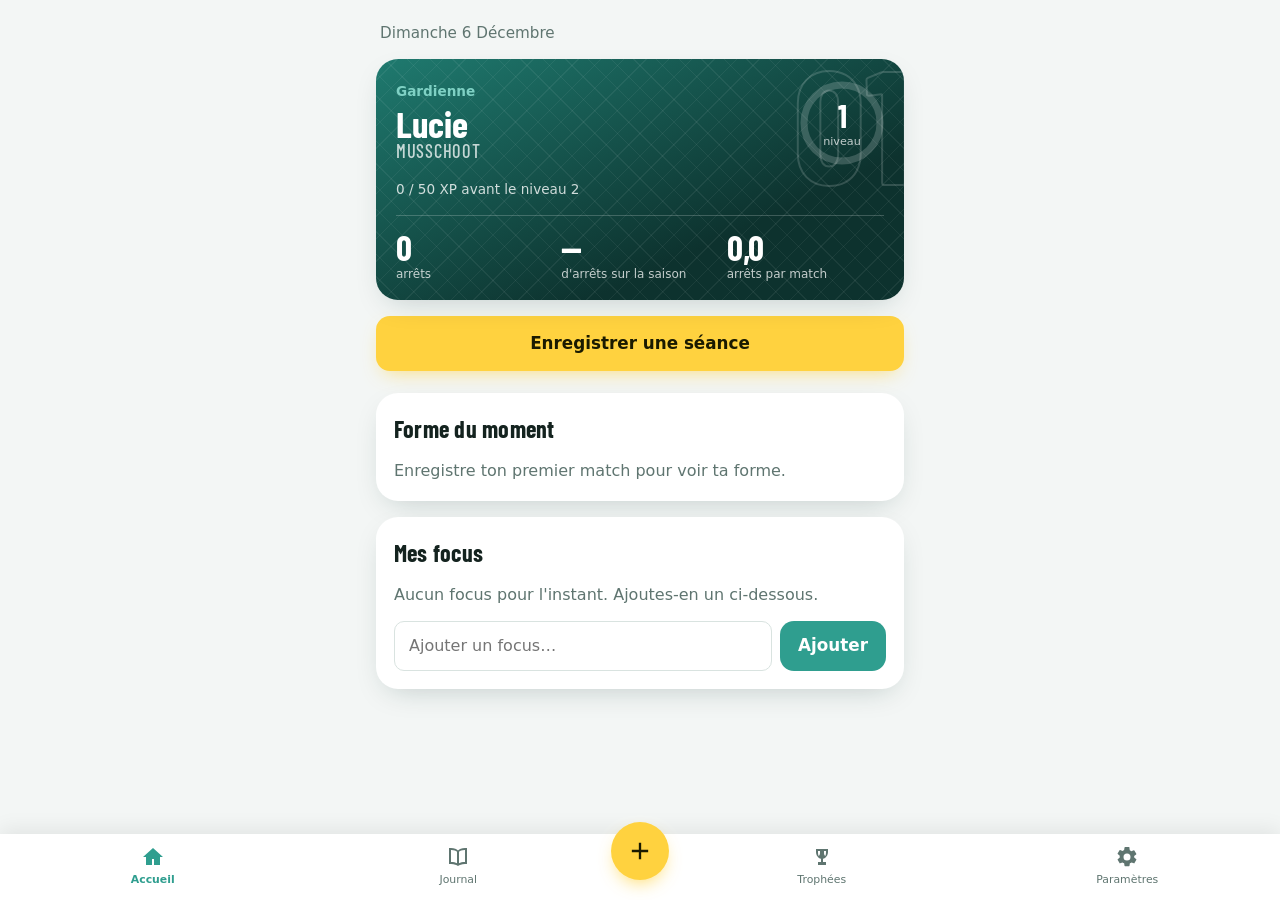
==== commit 46154a27: "Add files via upload" ====
--- a/index.html
+++ b/index.html
@@ -2,860 +2,250 @@
 <html lang="fr">
 <head>
   <meta charset="UTF-8">
-  <meta name="viewport" content="width=device-width, initial-scale=1.0">
+  <meta name="viewport" content="width=device-width, initial-scale=1, viewport-fit=cover">
   <title>Accueil</title>
-  <link rel="stylesheet" href="style.css">
-  <script>
-    if (localStorage.getItem("modeSombre") === "true") {
-      document.documentElement.classList.add("dark");
-    }
-  </script>
+  <link rel="preconnect" href="https://fonts.googleapis.com">
+  <link rel="preconnect" href="https://fonts.gstatic.com" crossorigin>
+  <link href="https://fonts.googleapis.com/css2?family=Barlow+Condensed:wght@500;700&display=swap" rel="stylesheet">
+  <link rel="stylesheet" href="v2.css">
   <link rel="manifest" href="manifest.json">
-  <meta name="theme-color" content="steelblue">
+  <meta name="theme-color" content="#0d322e">
+  <script src="app.js"></script>
 </head>
 <body>
-  <header>
-    <p><span id="dateDuJour" class="datedujour"></span></p>
-    <h1>Lucie MUSSCHOOT</h1>
-    <h3>N°01 - Gardienne</h3>
-  </header>
-  <main>
-<section class="niveau-section">
-  <div class="niveau-header">
-    <h2 id="niveauJoueur">Niveau 1</h2>
-  </div>
-
-  <div class="barre-xp">
-    <div id="progressionXP" class="progression-xp"></div>
-  </div>
-
-  <p id="prochainNiveau" class="prochain-niveau">
-    20 XP pour le niveau suivant
-  </p>
-</section>
-    <button id="NouvSeanceBtnTexte">Enregistrer une nouvelle séance</button>
-    <p class="trait">____________________________</p>
-    <section class="season-stats">
-      <h2>Statistiques de saison</h2>
-
-      <div class="stats-grid">
-        <div class="stat-card">
-          <span class="stat-value" id="totalArrets">0</span>
-          <span class="stat-label">Arrêts au total</span>
-        </div>
-
-        <div class="stat-card">
-          <span class="stat-value" id="pourcentageMoyen">0%</span>
-          <span class="stat-label">Pourcentage d'arrêts moyen par match</span>
-        </div>
-
-        <div class="stat-card">
-          <span class="stat-value" id="moyenneArrets">0</span>
-          <span class="stat-label">Arrêts moyens par match</span>
-        </div>
-      </div>
-    </section>
-    <section class="focus-section">
-      <h2>Tous les focus</h2>
-
-      <div id="listeFocus"></div>
-
-      <div class="ajout-focus">
-        <input
-          type="text"
-          id="nouveauFocus"
-          placeholder="Ajouter un nouveau focus..."
-        >
-
-        <button type="button" id="ajouterFocus">
-          Ajouter
-        </button>
-      </div>
-      <form id="formulaireSeance" class="modal">
-        <div class="modal-content">
-
-          <h2>Nouvelle séance</h2>
-
-          <div class="champ">
-            <input type="date" id="dateSeance" required>
-          </div>
-
-        <div class="type-seance">
-          <label>
-            <input type="radio" name="typeSeance" value="entrainement" required>
-            Entraînement
-          </label>
-
-          <label>
-            <input type="radio" name="typeSeance" value="match">
-            Match
-          </label>
-        </div>
-
-        <div class="champ">
-          <select id="focusSeance" required>
-            <option value="">⎼ Choisir un focus ⎼</option>
-          </select>
-        </div>
-
-                  <!-- Champs spécifiques aux matchs -->
-        <div id="champsMatch" class="champs-match" style="display: none;">
-
-        <div class="champ">
-          <select id="adversaire" required>
-            <option value="">⎼ Choisir un adversaire ⎼</option>
-            <option value="Arras">Arras</option>
-            <option value="Auchel">Auchel</option>
-            <option value="Béthune">Béthune</option>
-            <option value="Biache-Saint-Vaast">Biache-Saint-Vaast</option>
-            <option value="Calais">Calais</option>
-            <option value="Carvin">Carvin</option>
-            <option value="Givenchy-en-Gohelle">Givenchy-en-Gohelle</option>
-            <option value="Libercourt / Noyelles">Libercourt / Noyelles</option>
-            <option value="Longuenesse">Longuenesse</option>
-            <option value="Opale Sud">Opale Sud</option>
-          </select>
-        </div>
-
-          <div class="champ">
-            <div class="score">
-
-<!-- Notre score -->
-<div class="score-select notre-score">
-  <input
-    type="number"
-    id="scoreNous"
-    required
-    inputmode="numeric"
-  >
+<main>
+  <div class="topbar"><span class="date" id="dateDuJour"></span></div>
+
+  <!-- Carte joueuse -->
+  <section class="player-card" aria-label="Carte joueuse">
+    <span class="pc-number" id="pcNumero" aria-hidden="true">01</span>
+    <div class="pc-top">
+      <div class="pc-id">
+        <div class="pc-post" id="pcPoste">Gardienne</div>
+        <h1 class="pc-name" id="pcNom"></h1>
+      </div>
+      <div class="xp-ring" role="img" id="xpRing">
+        <svg viewBox="0 0 84 84"><circle class="bg" cx="42" cy="42" r="38"/><circle class="fg" id="xpArc" cx="42" cy="42" r="38"/></svg>
+        <div class="lvl"><div><b id="pcNiveau">1</b><br><span>niveau</span></div></div>
+      </div>
+    </div>
+    <p class="pc-xp" id="pcXp"></p>
+    <div class="pc-stats">
+      <div><b id="totalArrets">0</b><span>arrêts</span></div>
+      <div><b id="pourcentageMoyen">0 %</b><span>d'arrêts sur la saison</span></div>
+      <div><b id="moyenneArrets">0</b><span>arrêts par match</span></div>
+    </div>
+  </section>
+
+  <button class="btn btn-main" id="ouvrirSeance" type="button">Enregistrer une séance</button>
+
+  <section class="panel">
+    <h2>Forme du moment</h2>
+    <div id="forme"></div>
+  </section>
+
+  <section class="panel">
+    <h2>Mes focus</h2>
+    <div id="listeFocus"></div>
+    <div class="row">
+      <input type="text" id="nouveauFocus" placeholder="Ajouter un focus…" aria-label="Nouveau focus">
+      <button class="btn" type="button" id="ajouterFocus">Ajouter</button>
+    </div>
+  </section>
+</main>
+
+<!-- Formulaire de séance -->
+<div class="sheet" id="sheet">
+  <form class="sheet-content" id="formulaireSeance" novalidate>
+    <h2>Nouvelle séance</h2>
+
+    <div class="field"><input type="date" id="dateSeance" required aria-label="Date"></div>
+
+    <div class="seg">
+      <label><input type="radio" name="typeSeance" value="entrainement" required><span>Entraînement</span></label>
+      <label><input type="radio" name="typeSeance" value="match"><span>Match</span></label>
+    </div>
+
+    <div class="field"><select id="focusSeance" aria-label="Focus"><option value="">Choisir un focus</option></select></div>
+
+    <div id="champsMatch" hidden>
+      <div class="field">
+        <select id="adversaire" aria-label="Adversaire">
+          <option value="">Choisir un adversaire</option>
+          <option>Arras</option><option>Auchel</option><option>Béthune</option>
+          <option>Biache-Saint-Vaast</option><option>Calais</option><option>Carvin</option>
+          <option>Givenchy-en-Gohelle</option><option>Libercourt / Noyelles</option>
+          <option>Longuenesse</option><option>Opale Sud</option>
+        </select>
+      </div>
+      <div class="field score">
+        <input type="number" id="scoreNous" class="us" inputmode="numeric" min="0" aria-label="Notre score" placeholder="0">
+        <i>–</i>
+        <input type="number" id="scoreAdversaire" inputmode="numeric" min="0" aria-label="Score adverse" placeholder="0">
+      </div>
+      <div class="save-line">
+        <input type="number" id="nombreArrets" inputmode="numeric" min="0" placeholder="0" aria-label="Nombre d'arrêts">
+        <span>arrêts</span>
+        <output id="statsArrets">—</output>
+        <span>arrêtés</span>
+      </div>
+    </div>
+
+    <div class="stars" id="ressenti" role="radiogroup" aria-label="Note de la séance">
+      <button type="button" data-value="1" aria-label="1 étoile">★</button>
+      <button type="button" data-value="2" aria-label="2 étoiles">★</button>
+      <button type="button" data-value="3" aria-label="3 étoiles">★</button>
+      <button type="button" data-value="4" aria-label="4 étoiles">★</button>
+      <button type="button" data-value="5" aria-label="5 étoiles">★</button>
+    </div>
+
+    <textarea id="commentaire" placeholder="Un commentaire sur la séance ?"></textarea>
+
+    <button class="btn" type="submit" style="margin-top:14px">Enregistrer</button>
+    <button class="btn btn-ghost" type="button" id="fermerFormulaire">Annuler</button>
+  </form>
 </div>
 
-<span class="tiret-score">⎼</span>
-
-<!-- Score adversaire -->
-<div class="score-select adversaire-score">
-  <input
-    type="number"
-    id="scoreAdversaire"
-    required
-    inputmode="numeric"
-  >
+<!-- Montée de niveau -->
+<div class="levelup" id="levelup" role="dialog" aria-label="Montée de niveau">
+  <div><h2>Niveau supérieur !</h2><div class="big" id="nouveauNiveau">2</div><p>Continue comme ça, gardienne !</p></div>
 </div>
 
-</div>
-          </div>
-            <div class="stats-match">
-
-              <div class="stat-ligne">
-                <input
-                  type="number"
-                  id="nombreArrets"
-                  min="0"
-                  placeholder="0"
-                >
-                <span>arrêts</span>
-              </div>
-
-              <div class="stat-ligne">
-                <input
-                  type="text"
-                  id="statsArrets"
-                  readonly
-                  placeholder="0%"
-                >
-                <span>de buts arrêtés</span>
-              </div>
-            </div>
-          </div>
-
-          <div class="ressenti">
-            <div class="etoiles" id="ressenti">
-              <span data-value="1">★</span>
-              <span data-value="2">★</span>
-              <span data-value="3">★</span>
-              <span data-value="4">★</span>
-              <span data-value="5">★</span>
-            </div>
-          </div>
-
-          <textarea id="commentaire" placeholder="..." class="commentaire"></textarea>
-
-          <button id="enregistrerSeance">Enregistrer</button>
-          <button id="fermerFormulaire" class='fermerformulaire'>Annuler</button>
-
-        </div>
-      </form>
-  </main>
-<nav class="bottom-nav">
-
-  <button id="homeBtn" class="nav-item active" aria-label="Accueil">
-    <svg xmlns="http://www.w3.org/2000/svg" width="24" height="24" fill="currentColor" viewBox="0 0 24 24">
-      <path d="M12 3L2 12h3v8h6v-6h2v6h6v-8h3L12 3z"/>
-    </svg>
-    <span class="nav-label">Accueil</span>
-  </button>
-
-  <button id="journalBtn" class="nav-item" aria-label="Journal">
-    <svg xmlns="http://www.w3.org/2000/svg" width="24" height="24" fill="currentColor" viewBox="0 0 24 24">
-      <path d="M12 5.5C10.5 4 8.5 3 5 3H3V19H5C8.5 19 10.5 20 12 21C13.5 20 15.5 19 19 19H21V3H19C15.5 3 13.5 4 12 5.5ZM11 18.3C9.5 17.5 7.7 17 5 17H5V5H5.5C8.1 5 9.8 5.7 11 6.8V18.3ZM19 17C16.3 17 14.5 17.5 13 18.3V6.8C14.2 5.7 15.9 5 18.5 5H19V17Z"/>
-    </svg>
-    <span class="nav-label">Journal</span>
-  </button>
-
-  <button id="NouvSeanceBtn" class="nav-item nav-item-add" aria-label="Ajouter une séance">
-    <svg xmlns="http://www.w3.org/2000/svg" width="26" height="26" fill="white" viewBox="0 0 24 24">
-      <path d="M11 5h2v6h6v2h-6v6h-2v-6H5v-2h6V5z"/>
-    </svg>
-  </button>
-
-  <button id="tropheesBtn" class="nav-item" aria-label="Trophées">
-    <svg xmlns="http://www.w3.org/2000/svg" width="24" height="24" fill="currentColor" viewBox="0 0 24 24">
-      <path d="M18 4H6V7C6 10.3 8.1 13.1 11 13.8V17H8V20H16V17H13V13.8C15.9 13.1 18 10.3 18 7V4ZM8 7V6H10V8C10 9.2 9.5 10.3 8.7 11C8.3 10.2 8 9.2 8 7ZM16 7C16 9.2 15.7 10.2 15.3 11C14.5 10.3 14 9.2 14 8V6H16V7Z"/>
-    </svg>
-    <span class="nav-label">Trophées</span>
-  </button>
-
-  <button id="parametresBtn" class="nav-item" aria-label="Paramètres">
-    <svg xmlns="http://www.w3.org/2000/svg" width="24" height="24" fill="currentColor" viewBox="0 0 24 24">
-      <path d="M19.14 12.94c.04-.31.06-.63.06-.94s-.02-.63-.06-.94l2.03-1.58a.5.5 0 0 0 .12-.64l-1.92-3.32a.5.5 0 0 0-.6-.22l-2.39.96a7.03 7.03 0 0 0-1.62-.94l-.36-2.54A.5.5 0 0 0 14 2h-4a.5.5 0 0 0-.5.42l-.36 2.54c-.59.24-1.13.56-1.62.94l-2.39-.96a.5.5 0 0 0-.6.22L2.61 8.48a.5.5 0 0 0 .12.64l2.03 1.58c-.04.31-.06.63-.06.94s.02.63.06.94l-2.03 1.58a.5.5 0 0 0-.12.64l1.92 3.32c.14.24.42.32.6.22l2.39-.96c.49.38 1.03.7 1.62.94l.36 2.54c.05.28.27.42.5.42h4c.23 0 .45-.14.5-.42l.36-2.54c.59-.24 1.13-.56 1.62-.94l2.39.96c.24.1.5 0 .6-.22l1.92-3.32a.5.5 0 0 0-.12-.64l-2.03-1.58ZM12 15.5A3.5 3.5 0 1 1 12 8.5a3.5 3.5 0 0 1 0 7Z"/>
-    </svg>
-    <span class="nav-label">Paramètres</span>
-  </button>
-
-</nav>
-</body>
 <script>
-  // Date du jour
-  const date = new Date();
-
-  document.getElementById("dateDuJour").textContent =
-    date.toLocaleDateString("fr-FR", {
-      day: "numeric",
-      month: "long",
-      year: "numeric"
-    });
-
-
-  // Éléments du formulaire
-  const bouton = document.getElementById("NouvSeanceBtn");
-  const boutonTexte = document.getElementById("NouvSeanceBtnTexte");
-  const formulaire = document.getElementById("formulaireSeance");
-  const fermer = document.getElementById("fermerFormulaire");
-  const enregistrer = document.getElementById("enregistrerSeance");
-  const etoiles = document.querySelectorAll("#ressenti span");
-
-  // Champs spécifiques aux matchs
-  const champsMatch = document.getElementById("champsMatch");
-  const adversaire = document.getElementById("adversaire");
-  const scoreNous = document.getElementById("scoreNous");
-  const scoreAdversaire = document.getElementById("scoreAdversaire");
-  const nombreArrets = document.getElementById("nombreArrets");
-  const statsArrets = document.getElementById("statsArrets");
-
-  const typesSeance = document.querySelectorAll('input[name="typeSeance"]');
-
-
-  // Afficher / cacher les champs du match
-  typesSeance.forEach(type => {
-
-    type.addEventListener("change", () => {
-
-      if (type.value === "match" && type.checked) {
-        champsMatch.style.display = "block";
-
-        adversaire.required = true;
-        scoreNous.required = true;
-        scoreAdversaire.required = true;
-        nombreArrets.required = true;
-
-      } else if (type.value === "entrainement" && type.checked) {
-        champsMatch.style.display = "none";
-
-        adversaire.required = false;
-        scoreNous.required = false;
-        scoreAdversaire.required = false;
-        nombreArrets.required = false;
-
-        // Nettoyage des champs
-        adversaire.value = "";
-        scoreNous.value = "";
-        scoreAdversaire.value = "";
-        nombreArrets.value = "";
-        statsArrets.value = "";
-      }
-
-    });
-
+monterNav("home");
+const $ = id => document.getElementById(id);
+
+// ===== Date + carte joueuse =====
+$("dateDuJour").textContent = new Date().toLocaleDateString("fr-FR", { weekday: "long", day: "numeric", month: "long" });
+const p = Store.profil();
+const [prenom, ...reste] = p.nom.split(" ");
+$("pcNom").innerHTML = ""; 
+$("pcNom").append(prenom);
+const petit = document.createElement("small"); petit.textContent = reste.join(" "); $("pcNom").append(petit);
+$("pcNumero").textContent = p.numero; $("pcPoste").textContent = p.poste;
+
+function rendreCarte() {
+  const xp = calculerXP(), n = infosNiveau(xp), st = statsSaison();
+  $("pcNiveau").textContent = n.niveau;
+  $("pcXp").textContent = n.fin ? `${xp - n.debut} / ${n.fin - n.debut} XP avant le niveau ${n.niveau + 1}` : "Niveau maximum atteint";
+  $("xpArc").style.strokeDashoffset = 238.76 * (1 - n.ratio);
+  $("xpRing").setAttribute("aria-label", `Niveau ${n.niveau}`);
+  $("totalArrets").textContent = st.arrets;
+  $("pourcentageMoyen").textContent = st.nbMatchs ? fmt(st.pourcentage) + " %" : "—";
+  $("moyenneArrets").textContent = fmt(st.moyenne);
+
+  // Forme : 5 derniers matchs
+  const f = $("forme"), derniers = st.matchs.slice(-5);
+  f.innerHTML = "";
+  if (!derniers.length) { f.innerHTML = '<p class="empty">Enregistre ton premier match pour voir ta forme.</p>'; return; }
+  const wrap = document.createElement("div"); wrap.className = "form-bars";
+  derniers.forEach(s => {
+    const pc = Number(s.match.pourcentageArrets || 0);
+    const col = document.createElement("div"); col.className = "col" + (pc < st.pourcentage ? " low" : "");
+    const val = document.createElement("b"); val.textContent = Math.round(pc) + "%";
+    const bar = document.createElement("div"); bar.className = "bar"; bar.style.height = "6px";
+    const lab = document.createElement("span"); lab.textContent = s.match.adversaire.split(/[ \-\/]/)[0].slice(0, 7);
+    col.append(val, bar, lab); wrap.append(col);
+    requestAnimationFrame(() => setTimeout(() => bar.style.height = Math.max(6, pc * 0.6) + "px", 50));
   });
-
-
-  // Calcul automatique du pourcentage d'arrêts
-  function calculerStatsArrets() {
-
-    const arrets = Number(nombreArrets.value);
-    const butsEncaisses = Number(scoreAdversaire.value);
-
-    if (
-      nombreArrets.value !== "" &&
-      scoreAdversaire.value !== ""
-    ) {
-
-      const totalTirs = arrets + butsEncaisses;
-
-      if (totalTirs > 0) {
-
-        const pourcentage =
-          (arrets / totalTirs) * 100;
-
-        statsArrets.value =
-          pourcentage.toFixed(1) + " %";
-
-      } else {
-        statsArrets.value = "0 %";
-      }
-
-    } else {
-      statsArrets.value = "";
-    }
-  }
-
-
-  // Recalculer dès qu'une valeur change
-  nombreArrets.addEventListener("input", calculerStatsArrets);
-  scoreAdversaire.addEventListener("input", calculerStatsArrets);
-
-  // Ouvrir le formulaire
-  function ouvrirFormulaire() {
-    formulaire.reset();
-
-    // Reset des étoiles
-    etoiles.forEach(etoile => {
-      etoile.classList.remove("active");
-    });
-
-    // Cacher les champs du match
-    champsMatch.style.display = "none";
-
-    formulaire.style.display = "flex";
-
-    // Bloque le scroll de la page en fond
-    document.body.classList.add("no-scroll");
-  }
-
-  bouton.addEventListener("click", ouvrirFormulaire);
-  boutonTexte.addEventListener("click", ouvrirFormulaire);
-
-  // Si on arrive depuis une autre page avec ?ouvrir=seance, on ouvre direct
-  const parametresURL = new URLSearchParams(window.location.search);
-
-  if (parametresURL.get("ouvrir") === "seance") {
-    ouvrirFormulaire();
-
-    // Nettoie l'URL pour que le formulaire ne se rouvre pas
-    // si l'utilisateur recharge la page ensuite
-    window.history.replaceState({}, "", "index.html");
-  }
-
-  // Fermer / annuler
-  fermer.addEventListener("click", () => {
-    formulaire.reset();
-
-    // Reset des étoiles
-    etoiles.forEach(etoile => {
-      etoile.classList.remove("active");
-    });
-
-    // Cacher les champs du match
-    champsMatch.style.display = "none";
-
-    formulaire.style.display = "none";
-
-    // Réactive le scroll de la page
-    document.body.classList.remove("no-scroll");
+  f.append(wrap);
+  const note = document.createElement("p"); note.className = "empty"; note.style.marginTop = "10px";
+  note.textContent = "Barres claires : au-dessus de ta moyenne de saison.";
+  f.append(note);
+}
+
+// ===== Focus =====
+function lireFocus() { return Store.get("focus", []); }
+function rendreFocus() {
+  const liste = $("listeFocus"), focus = lireFocus();
+  liste.innerHTML = "";
+  if (!focus.length) { liste.innerHTML = '<p class="empty">Aucun focus pour l\'instant. Ajoutes-en un ci-dessous.</p>'; }
+  focus.forEach((nom, i) => {
+    const l = document.createElement("div"); l.className = "focus-item";
+    const s = document.createElement("span"); s.textContent = nom;
+    const b = document.createElement("button"); b.type = "button"; b.textContent = "×"; b.setAttribute("aria-label", "Supprimer " + nom);
+    b.onclick = () => { const f = lireFocus(); f.splice(i, 1); Store.set("focus", f); rendreFocus(); }; 
+    l.append(s, b); liste.append(l);
   });
-
-  // Sélection des étoiles
-  etoiles.forEach(etoile => {
-
-    etoile.addEventListener("click", () => {
-
-      const valeur = etoile.dataset.value;
-
-      etoiles.forEach(e => {
-        e.classList.toggle(
-          "active",
-          e.dataset.value <= valeur
-        );
-      });
-
-    });
-
-  });
-
-
-  // Vérification avant enregistrement
-  enregistrer.addEventListener("click", (event) => {
-
-  const etoilesActives =
-    document.querySelectorAll("#ressenti span.active");
-
-  const typeSeance =
-    document.querySelector('input[name="typeSeance"]:checked');
-
-  const dateSeance =
-    document.getElementById("dateSeance").value;
-
-  const commentaire =
-    document.getElementById("commentaire").value;
-
-  // Informations du match
-  let infosMatch = null;
-
-  if (typeSeance.value === "match") {
-
-    const adversaireValue = adversaire.value.trim();
-    const scoreNousValue = Number(scoreNous.value);
-    const scoreAdversaireValue = Number(scoreAdversaire.value);
-    const nombreArretsValue = Number(nombreArrets.value);
-
-    // Vérification
-    if (
-      !adversaireValue ||
-      scoreNous.value === "" ||
-      scoreAdversaire.value === "" ||
-      nombreArrets.value === ""
-    ) {
-      event.preventDefault();
-      alert("Complète toutes les informations du match.");
-      return;
-    }
-
-    const totalTirs =
-      nombreArretsValue + scoreAdversaireValue;
-
-    const pourcentageArrets =
-      totalTirs > 0
-        ? (nombreArretsValue / totalTirs) * 100
-        : 0;
-
-    infosMatch = {
-      adversaire: adversaireValue,
-      score: `${scoreNousValue}-${scoreAdversaireValue}`,
-      scoreNous: scoreNousValue,
-      scoreAdversaire: scoreAdversaireValue,
-      nombreArrets: nombreArretsValue,
-      pourcentageArrets: Number(pourcentageArrets.toFixed(1))
+  const sel = $("focusSeance"); sel.innerHTML = '<option value="">Choisir un focus</option>';
+  focus.forEach(nom => sel.append(new Option(nom, nom)));
+}
+$("ajouterFocus").onclick = () => {
+  const nom = $("nouveauFocus").value.trim(), f = lireFocus();
+  if (!nom) return toast("Écris un focus avant de l'ajouter");
+  if (f.includes(nom)) return toast("Ce focus existe déjà");
+  f.push(nom); Store.set("focus", f); $("nouveauFocus").value = ""; rendreFocus();
+};
+$("nouveauFocus").addEventListener("keydown", e => { if (e.key === "Enter") { e.preventDefault(); $("ajouterFocus").click(); } });
+
+// ===== Formulaire =====
+const form = $("formulaireSeance"), sheet = $("sheet"), etoiles = [...document.querySelectorAll("#ressenti button")];
+let note = 0;
+
+function majEtoiles(n) { note = n; etoiles.forEach(e => e.classList.toggle("active", Number(e.dataset.value) <= n)); }
+etoiles.forEach(e => e.onclick = () => majEtoiles(Number(e.dataset.value)));
+
+function modeMatch(actif) {
+  $("champsMatch").hidden = !actif;
+  ["adversaire", "scoreNous", "scoreAdversaire", "nombreArrets"].forEach(id => $(id).required = actif);
+  if (!actif) { ["adversaire", "scoreNous", "scoreAdversaire", "nombreArrets"].forEach(id => $(id).value = ""); $("statsArrets").value = "—"; }
+}
+document.querySelectorAll('input[name="typeSeance"]').forEach(r => r.onchange = () => modeMatch(r.value === "match"));
+
+function majPourcentage() {
+  const a = $("nombreArrets").value, b = $("scoreAdversaire").value;
+  if (a === "" || b === "") { $("statsArrets").value = "—"; return; }
+  const t = Number(a) + Number(b);
+  $("statsArrets").value = t ? fmt((a / t) * 100) + " %" : "0 %";
+}
+$("nombreArrets").oninput = majPourcentage; $("scoreAdversaire").oninput = majPourcentage;
+
+function ouvrir() {
+  form.reset(); majEtoiles(0); modeMatch(false);
+  $("dateSeance").value = new Date().toLocaleDateString("sv-SE"); // AAAA-MM-JJ en heure locale
+  sheet.classList.add("open"); document.body.classList.add("no-scroll");
+}
+function fermer() { sheet.classList.remove("open"); document.body.classList.remove("no-scroll"); }
+
+$("ouvrirSeance").onclick = ouvrir;
+document.querySelector(".bottom-nav .add").addEventListener("click", e => { e.preventDefault(); ouvrir(); });
+$("fermerFormulaire").onclick = fermer;
+sheet.addEventListener("click", e => { if (e.target === sheet) fermer(); });
+document.addEventListener("keydown", e => { if (e.key === "Escape") { fermer(); $("levelup").classList.remove("open"); } });
+
+if (new URLSearchParams(location.search).get("ouvrir") === "seance") { ouvrir(); history.replaceState({}, "", "index.html"); }
+
+form.addEventListener("submit", e => {
+  e.preventDefault();
+  if (!form.reportValidity()) return;
+  if (!note) return toast("Donne une note à ta séance");
+
+  const type = form.elements.typeSeance.value;
+  let match = null;
+  if (type === "match") {
+    const arrets = Number($("nombreArrets").value), encaisses = Number($("scoreAdversaire").value), tirs = arrets + encaisses;
+    match = {
+      adversaire: $("adversaire").value,
+      score: `${$("scoreNous").value}-${encaisses}`,
+      scoreNous: Number($("scoreNous").value), scoreAdversaire: encaisses,
+      nombreArrets: arrets, pourcentageArrets: Number((tirs ? (arrets / tirs) * 100 : 0).toFixed(1))
     };
   }
 
-  // Vérification de la note
-  if (etoilesActives.length === 0) {
-    event.preventDefault();
-    alert("Donne une note à ta séance.");
-    return;
-  }
-
-  // Récupérer les anciennes séances
-  const seances =
-    JSON.parse(localStorage.getItem("seances")) || [];
-
-
-  // Créer la nouvelle séance
-  const nouvelleSeance = {
-    date: dateSeance,
-    type: typeSeance.value,
-    focus: focusSeance.value,
-    note: etoilesActives.length,
-    commentaire: commentaire,
-    match: infosMatch
-  };
-
-  // Ajouter la séance
-  seances.push(nouvelleSeance);
-
-  // Sauvegarder
-  localStorage.setItem(
-    "seances",
-    JSON.stringify(seances)
-  );
-
-  // Mettre à jour les statistiques de saison
-  calculerStatsSaison();
-
-  // Fermer et nettoyer
-  formulaire.reset();
-
-  etoiles.forEach(etoile => {
-    etoile.classList.remove("active");
-  });
-
-  formulaire.style.display = "none";
-
-  // Réactive le scroll de la page
-  document.body.classList.remove("no-scroll");
-
+  const avant = infosNiveau(calculerXP()).niveau;
+  const seances = Store.seances();
+  seances.push({ id: crypto.randomUUID(), date: $("dateSeance").value, type, focus: $("focusSeance").value, note, commentaire: $("commentaire").value, match });
+  Store.set("seances", seances);
+
+  fermer(); rendreCarte();
+  const apres = infosNiveau(calculerXP()).niveau;
+  localStorage.setItem("dernierNiveauAffiche", apres);
+  if (apres > avant) { $("nouveauNiveau").textContent = apres; $("levelup").classList.add("open"); }
+  else toast("Séance enregistrée ✓");
 });
-
-// ================================
-// STATISTIQUES AUTOMATIQUES DE SAISON
-// ================================
-
-function calculerStatsSaison() {
-
-  // Récupérer toutes les séances enregistrées
-  const seances = JSON.parse(localStorage.getItem("seances")) || [];
-
-  // Garder uniquement les matchs
-  const matchs = seances.filter(
-    seance => seance.type === "match" && seance.match
-  );
-
-  // Éléments HTML
-  const totalArretsElement = document.getElementById("totalArrets");
-  const pourcentageMoyenElement = document.getElementById("pourcentageMoyen");
-  const moyenneArretsElement = document.getElementById("moyenneArrets");
-
-  // Aucun match enregistré
-  if (matchs.length === 0) {
-    totalArretsElement.textContent = "0";
-    pourcentageMoyenElement.textContent = "0%";
-    moyenneArretsElement.textContent = "0";
-    return;
-  }
-
-  // Total des arrêts
-  const totalArrets = matchs.reduce(
-    (total, seance) => total + Number(seance.match.nombreArrets || 0),
-    0
-  );
-
-  // Moyenne d'arrêts par match
-  const moyenneArrets = totalArrets / matchs.length;
-
-  // Moyenne des pourcentages d'arrêts
-  const pourcentageMoyen =
-    matchs.reduce(
-      (total, seance) =>
-        total + Number(seance.match.pourcentageArrets || 0),
-      0
-    ) / matchs.length;
-
-  // Affichage
-  totalArretsElement.textContent = totalArrets;
-
-  pourcentageMoyenElement.textContent =
-    pourcentageMoyen.toFixed(1).replace(".", ",") + "%";
-
-  moyenneArretsElement.textContent =
-    moyenneArrets.toFixed(1).replace(".", ",");
-}
-
-// Calculer les statistiques au chargement de la page
-calculerStatsSaison();
-
-// ================================
-// GESTION DES FOCUS
-// ================================
-
-const listeFocusElement = document.getElementById("listeFocus");
-const nouveauFocusInput = document.getElementById("nouveauFocus");
-const ajouterFocusBtn = document.getElementById("ajouterFocus");
-const focusSeance = document.getElementById("focusSeance");
-
-
-// Récupérer les focus enregistrés
-function recupererFocus() {
-  return JSON.parse(localStorage.getItem("focus")) || [];
-}
-
-
-// Sauvegarder les focus
-function sauvegarderFocus(focus) {
-  localStorage.setItem("focus", JSON.stringify(focus));
-}
-
-
-// Afficher les focus dans "Focus actuel"
-function afficherFocus() {
-
-  const focus = recupererFocus();
-
-  listeFocusElement.innerHTML = "";
-
-  if (focus.length === 0) {
-    listeFocusElement.innerHTML =
-      "<p class='aucun-focus'>Aucun focus enregistré.</p>";
-    return;
-  }
-
-  focus.forEach((nomFocus, index) => {
-
-    const ligne = document.createElement("div");
-    ligne.className = "focus-item";
-
-    ligne.innerHTML = `
-      <span>${nomFocus}</span>
-
-      <button
-        type="button"
-        class="supprimer-focus"
-        data-index="${index}"
-        aria-label="Supprimer le focus"
-      >
-        ×
-      </button>
-    `;
-
-    listeFocusElement.appendChild(ligne);
-  });
-
-  // Boutons supprimer
-  document.querySelectorAll(".supprimer-focus").forEach(button => {
-
-    button.addEventListener("click", () => {
-
-      const index = Number(button.dataset.index);
-
-      const focus = recupererFocus();
-
-      focus.splice(index, 1);
-
-      sauvegarderFocus(focus);
-
-      afficherFocus();
-      remplirSelectFocus();
-    });
-  });
-}
-
-
-// Remplir la liste déroulante du formulaire
-function remplirSelectFocus() {
-
-  const focus = recupererFocus();
-
-  focusSeance.innerHTML = `
-    <option value="">⎼ Choisir un focus ⎼</option>
-  `;
-
-  focus.forEach(nomFocus => {
-
-    const option = document.createElement("option");
-
-    option.value = nomFocus;
-    option.textContent = nomFocus;
-
-    focusSeance.appendChild(option);
-  });
-}
-
-
-// Ajouter un focus
-ajouterFocusBtn.addEventListener("click", () => {
-
-  const nomFocus = nouveauFocusInput.value.trim();
-
-  if (!nomFocus) {
-    alert("Écris un focus avant de l'ajouter.");
-    return;
-  }
-
-  const focus = recupererFocus();
-
-  // Éviter les doublons
-  if (focus.includes(nomFocus)) {
-    alert("Ce focus existe déjà.");
-    return;
-  }
-
-  focus.push(nomFocus);
-
-  sauvegarderFocus(focus);
-
-  nouveauFocusInput.value = "";
-
-  afficherFocus();
-  remplirSelectFocus();
-});
-
-
-// Ajouter avec la touche Entrée
-nouveauFocusInput.addEventListener("keydown", event => {
-
-  if (event.key === "Enter") {
-    event.preventDefault();
-    ajouterFocusBtn.click();
-  }
-
-});
-
-
-// Affichage initial
-afficherFocus();
-remplirSelectFocus();
-
-// ================================
-// NIVEAU ET BARRE D'XP
-// ================================
-
-function calculerXP() {
-
-  const seances =
-    JSON.parse(localStorage.getItem("seances")) || [];
-
-  let xp = 0;
-
-  seances.forEach(seance => {
-
-    if (seance.type === "entrainement") {
-      xp += 10;
-    }
-
-    if (seance.type === "match") {
-      xp += 25;
-    }
-
-  });
-
-  return xp;
-}
-
-
-function obtenirInfosNiveau(xp) {
-
-  const niveaux = [
-    { niveau: 1, xp: 0 },
-    { niveau: 2, xp: 50 },
-    { niveau: 3, xp: 150 },
-    { niveau: 4, xp: 300 },
-    { niveau: 5, xp: 500 },
-    { niveau: 6, xp: 750 },
-    { niveau: 7, xp: 1050 },
-    { niveau: 8, xp: 1400 },
-    { niveau: 9, xp: 1800 },
-    { niveau: 10, xp: 2250 },
-    { niveau: 11, xp: 2750 },
-    { niveau: 12, xp: 3300 },
-    { niveau: 13, xp: 3900 },
-    { niveau: 14, xp: 4550 },
-    { niveau: 15, xp: 5250 },
-    { niveau: 16, xp: 6000 },
-    { niveau: 17, xp: 6800 },
-    { niveau: 18, xp: 7650 },
-    { niveau: 19, xp: 8550 },
-    { niveau: 20, xp: 9500 },
-    { niveau: 21, xp: 10500 },
-    { niveau: 22, xp: 11550 },
-    { niveau: 23, xp: 12650 },
-    { niveau: 24, xp: 13800 },
-    { niveau: 25, xp: 15000 },
-    { niveau: 26, xp: 16250 },
-    { niveau: 27, xp: 17550 },
-    { niveau: 28, xp: 18900 },
-    { niveau: 29, xp: 20300 },
-    { niveau: 30, xp: 21750 }
-  ];
-
-  let niveauActuel = niveaux[0];
-  let prochainNiveau = null;
-
-  for (let i = 0; i < niveaux.length; i++) {
-
-    if (xp >= niveaux[i].xp) {
-      niveauActuel = niveaux[i];
-    }
-
-    if (xp < niveaux[i].xp) {
-      prochainNiveau = niveaux[i];
-      break;
-    }
-  }
-
-  return {
-    niveauActuel,
-    prochainNiveau
-  };
-}
-
-function afficherNiveau() {
-
-  const xp = calculerXP();
-
-  const infos = obtenirInfosNiveau(xp);
-
-  const niveau = infos.niveauActuel.niveau;
-
-  // Afficher le niveau
-  document.getElementById("niveauJoueur").textContent =
-    "Niveau " + niveau;
-
-
-  // Niveau maximum
-  if (!infos.prochainNiveau) {
-
-    document.getElementById("progressionXP").style.width =
-      "100%";
-
-    document.getElementById("prochainNiveau").textContent =
-      "Niveau maximum atteint !";
-
-    return;
-  }
-
-
-  // XP nécessaire au début du niveau actuel
-  const xpDebut =
-    infos.niveauActuel.xp;
-
-  // XP nécessaire pour atteindre le prochain niveau
-  const xpFin =
-    infos.prochainNiveau.xp;
-
-
-  // XP gagnée depuis le début du niveau
-  const xpDansLeNiveau =
-    xp - xpDebut;
-
-
-  // XP totale nécessaire pour passer ce niveau
-  const xpNecessaire =
-    xpFin - xpDebut;
-
-
-  // Pourcentage de progression de la barre
-  const pourcentage =
-    (xpDansLeNiveau / xpNecessaire) * 100;
-
-
-  // Affichage sous la barre
-  document.getElementById("prochainNiveau").textContent =
-    `${xpDansLeNiveau} / ${xpNecessaire} XP`;
-
-
-  // Remplissage de la barre
-  document.getElementById("progressionXP").style.width =
-    pourcentage + "%";
-}
-
-
-afficherNiveau();
-
-const tropheesBtn = document.getElementById("tropheesBtn");
-
-tropheesBtn.addEventListener("click", () => {
-  window.location.href = "trophees.html";
-});
+$("levelup").onclick = () => $("levelup").classList.remove("open");
+
+rendreCarte(); rendreFocus();
 </script>
-<script>
-  document.getElementById("journalBtn").addEventListener("click", () => {
-    window.location.href = "journal.html";
-  });
-document.getElementById("homeBtn").addEventListener("click", () => {
-  window.location.href = "index.html";
-});
-
-document.getElementById("parametresBtn").addEventListener("click", () => {
-  window.location.href = "parametres.html";
-});
-</script>
-</html>+</body>
+</html>
--- a/v2.css
+++ b/v2.css
@@ -0,0 +1,134 @@
+/* ===== V2 — design system ===== */
+:root{
+  --accent:#2f9e8f; --accent-2:#7fd1c4; --deep:#0d322e; --signal:#ffd23f;
+  --bg:#f3f6f5; --surface:#fff; --surface-2:#e9efed; --text:#14231f; --muted:#5f7570; --line:#d9e3e0;
+  --danger:#d64545;
+  --r-lg:22px; --r-md:14px; --r-sm:10px;
+  --shadow:0 10px 30px -12px rgba(13,50,46,.25);
+  --f-display:"Barlow Condensed","Arial Narrow",system-ui,sans-serif;
+  --f-body:system-ui,-apple-system,"Segoe UI",Roboto,sans-serif;
+  color-scheme:light;
+}
+html.dark{
+  --bg:#0b1513; --surface:#13221f; --surface-2:#1b2f2b; --text:#e8f1ee; --muted:#8fa8a2; --line:#24403a;
+  --shadow:0 10px 30px -12px rgba(0,0,0,.6); color-scheme:dark;
+}
+*{box-sizing:border-box}
+body{margin:0;background:var(--bg);color:var(--text);font-family:var(--f-body);line-height:1.5;-webkit-tap-highlight-color:transparent}
+body.no-scroll{overflow:hidden}
+button{font:inherit;cursor:pointer}
+:focus-visible{outline:3px solid var(--signal);outline-offset:2px}
+main{max-width:560px;margin:0 auto;padding:16px 16px 110px}
+h2{font-family:var(--f-display);font-size:1.5rem;font-weight:700;margin:0 0 12px;letter-spacing:.01em}
+
+.topbar{display:flex;justify-content:space-between;align-items:baseline;padding:6px 4px 14px}
+.topbar .date{font-size:.95rem;color:var(--muted);text-transform:capitalize}
+
+/* ===== Carte joueuse ===== */
+.player-card{
+  position:relative;overflow:hidden;border-radius:var(--r-lg);color:#fff;padding:22px 20px 18px;
+  background:
+    repeating-linear-gradient(45deg,rgba(255,255,255,.06) 0 1px,transparent 1px 16px),
+    repeating-linear-gradient(-45deg,rgba(255,255,255,.06) 0 1px,transparent 1px 16px),
+    linear-gradient(155deg,#1f7a6f 0%,#0d322e 70%);
+  box-shadow:var(--shadow);
+}
+.player-card::after{ /* reflet */
+  content:"";position:absolute;inset:0;pointer-events:none;
+  background:linear-gradient(115deg,transparent 40%,rgba(255,255,255,.14) 50%,transparent 60%);
+  background-size:250% 100%;background-position:120% 0;animation:shine 1.6s .4s ease-out 1 forwards;
+}
+@keyframes shine{to{background-position:-60% 0}}
+.pc-number{
+  position:absolute;right:-6px;top:-18px;font-family:var(--f-display);font-weight:700;font-size:10rem;line-height:1;
+  color:transparent;-webkit-text-stroke:2px rgba(255,255,255,.16);user-select:none;
+}
+.pc-top{position:relative;display:flex;justify-content:space-between;align-items:flex-start;gap:12px}
+.pc-id{min-width:0}
+.pc-post{font-size:.85rem;color:var(--accent-2);font-weight:600}
+.pc-name{font-family:var(--f-display);font-weight:700;font-size:2.3rem;line-height:1;margin:4px 0 0;overflow-wrap:anywhere}
+.pc-name small{display:block;font-size:1.15rem;font-weight:500;color:rgba(255,255,255,.75);letter-spacing:.04em}
+.xp-ring{position:relative;width:84px;height:84px;flex:none}
+.xp-ring svg{width:100%;height:100%;transform:rotate(-90deg)}
+.xp-ring circle{fill:none;stroke-width:7}
+.xp-ring .bg{stroke:rgba(255,255,255,.18)}
+.xp-ring .fg{stroke:var(--signal);stroke-linecap:round;stroke-dasharray:238.76;stroke-dashoffset:238.76;transition:stroke-dashoffset 1.1s .3s cubic-bezier(.2,.8,.2,1)}
+.xp-ring .lvl{position:absolute;inset:0;display:grid;place-content:center;text-align:center;font-family:var(--f-display);line-height:1}
+.xp-ring .lvl b{font-size:2rem}
+.xp-ring .lvl span{font-size:.7rem;font-family:var(--f-body);color:rgba(255,255,255,.75)}
+.pc-xp{position:relative;margin:14px 0 0;font-size:.85rem;color:rgba(255,255,255,.8)}
+.pc-stats{position:relative;display:grid;grid-template-columns:repeat(3,1fr);gap:8px;margin-top:16px;padding-top:14px;border-top:1px solid rgba(255,255,255,.2)}
+.pc-stats div{text-align:left}
+.pc-stats b{display:block;font-family:var(--f-display);font-size:2.2rem;line-height:1;font-weight:700}
+.pc-stats span{font-size:.75rem;color:rgba(255,255,255,.75);line-height:1.2;display:block;margin-top:2px}
+
+/* ===== Boutons ===== */
+.btn{display:block;width:100%;padding:15px;border:0;border-radius:var(--r-md);background:var(--accent);color:#fff;font-weight:700;font-size:1.05rem;transition:transform .15s,filter .15s}
+.btn:active{transform:scale(.98)}
+.btn:hover{filter:brightness(1.08)}
+.btn-main{margin:16px 0 22px;background:var(--signal);color:#1a1a00;box-shadow:0 8px 20px -8px rgba(255,210,63,.7)}
+.btn-ghost{background:none;color:var(--accent);margin-top:6px}
+
+/* ===== Cartes de contenu ===== */
+.panel{background:var(--surface);border-radius:var(--r-lg);padding:18px;margin-bottom:16px;box-shadow:var(--shadow)}
+.form-bars{display:flex;align-items:flex-end;gap:10px;height:110px}
+.form-bars .col{flex:1;display:flex;flex-direction:column;align-items:center;justify-content:flex-end;height:100%;gap:4px;font-size:.75rem;color:var(--muted)}
+.form-bars .bar{width:100%;border-radius:8px 8px 4px 4px;background:var(--accent);min-height:6px;transition:height .8s cubic-bezier(.2,.8,.2,1)}
+.form-bars .col.low .bar{background:var(--muted);opacity:.5}
+.form-bars .col b{color:var(--text);font-size:.8rem}
+.empty{color:var(--muted);margin:0}
+
+/* Focus */
+#listeFocus{display:flex;flex-direction:column;gap:8px;margin-bottom:14px}
+.focus-item{display:flex;justify-content:space-between;align-items:center;padding:11px 14px;background:var(--surface-2);border-radius:var(--r-sm)}
+.focus-item button{background:none;border:0;color:var(--muted);font-size:1.4rem;line-height:1;padding:0 6px}
+.focus-item button:hover{color:var(--danger)}
+.row{display:flex;gap:8px}
+
+/* ===== Champs ===== */
+input,select,textarea{font:inherit;color:var(--text);background:var(--surface);border:1.5px solid var(--line);border-radius:var(--r-sm);padding:12px 14px;width:100%;outline:none}
+input:focus,select:focus,textarea:focus{border-color:var(--accent);box-shadow:0 0 0 3px rgba(47,158,143,.2)}
+.row .btn{width:auto;padding:12px 18px}
+
+/* ===== Formulaire (bottom sheet) ===== */
+.sheet{display:none;position:fixed;inset:0;z-index:200;background:rgba(5,15,13,.65);align-items:flex-end;justify-content:center}
+.sheet.open{display:flex}
+.sheet-content{background:var(--surface);width:100%;max-width:560px;max-height:92vh;overflow:auto;border-radius:var(--r-lg) var(--r-lg) 0 0;padding:22px 20px 26px;animation:up .28s ease-out}
+@keyframes up{from{transform:translateY(40px);opacity:0}}
+.sheet-content h2{margin-top:0}
+.field{margin-bottom:12px}
+.seg{display:grid;grid-template-columns:1fr 1fr;gap:8px;margin-bottom:12px}
+.seg label{position:relative}
+.seg input{position:absolute;opacity:0;inset:0}
+.seg span{display:block;text-align:center;padding:12px;border:1.5px solid var(--line);border-radius:var(--r-sm);font-weight:600}
+.seg input:checked+span{background:var(--accent);border-color:var(--accent);color:#fff}
+.seg input:focus-visible+span{outline:3px solid var(--signal)}
+.score{display:flex;align-items:center;justify-content:center;gap:14px}
+.score input{width:72px;height:72px;text-align:center;font-family:var(--f-display);font-size:2.4rem;font-weight:700;padding:0}
+.score .us{color:var(--accent)}
+.score i{font-style:normal;font-size:2rem;color:var(--muted)}
+.save-line{display:flex;align-items:baseline;gap:8px;margin:12px 0}
+.save-line input{width:90px;font-weight:700;font-size:1.3rem}
+.save-line output{font-family:var(--f-display);font-size:1.8rem;color:var(--accent);font-weight:700}
+.stars{display:flex;gap:6px;margin:8px 0 12px}
+.stars button{background:none;border:0;padding:2px;font-size:2rem;color:var(--line);transition:transform .12s,color .15s}
+.stars button.active{color:var(--signal);text-shadow:0 1px 0 rgba(0,0,0,.15)}
+.stars button:active{transform:scale(1.2)}
+textarea{min-height:64px;resize:vertical}
+
+/* ===== Navigation ===== */
+.bottom-nav{position:fixed;inset:auto 0 0 0;z-index:100;display:flex;justify-content:space-around;align-items:center;height:66px;padding-bottom:env(safe-area-inset-bottom);background:var(--surface);box-shadow:0 -4px 20px rgba(0,0,0,.08)}
+.bottom-nav a{flex:1;display:flex;flex-direction:column;align-items:center;gap:3px;color:var(--muted);text-decoration:none;font-size:.68rem}
+.bottom-nav a.active{color:var(--accent);font-weight:700}
+.bottom-nav .add{flex:0 0 58px;height:58px;border-radius:50%;background:var(--signal);color:#1a1a00;justify-content:center;transform:translateY(-16px);box-shadow:0 8px 18px -6px rgba(255,210,63,.8)}
+
+/* ===== Toast & niveau ===== */
+.toast{position:fixed;left:50%;bottom:90px;transform:translate(-50%,20px);background:var(--deep);color:#fff;padding:12px 20px;border-radius:30px;opacity:0;pointer-events:none;transition:.3s;z-index:400;font-weight:600}
+.toast.show{opacity:1;transform:translate(-50%,0)}
+.levelup{display:none;position:fixed;inset:0;z-index:300;place-content:center;text-align:center;color:#fff;background:rgba(5,15,13,.82);backdrop-filter:blur(10px)}
+.levelup.open{display:grid}
+.levelup .big{font-family:var(--f-display);font-size:7rem;line-height:1;font-weight:700;color:var(--signal);animation:pop .5s cubic-bezier(.2,1.4,.4,1)}
+.levelup h2{font-size:2rem;margin:0}
+@keyframes pop{from{transform:scale(.4);opacity:0}}
+
+@media (prefers-reduced-motion:reduce){*,*::before,*::after{animation:none!important;transition:none!important}}
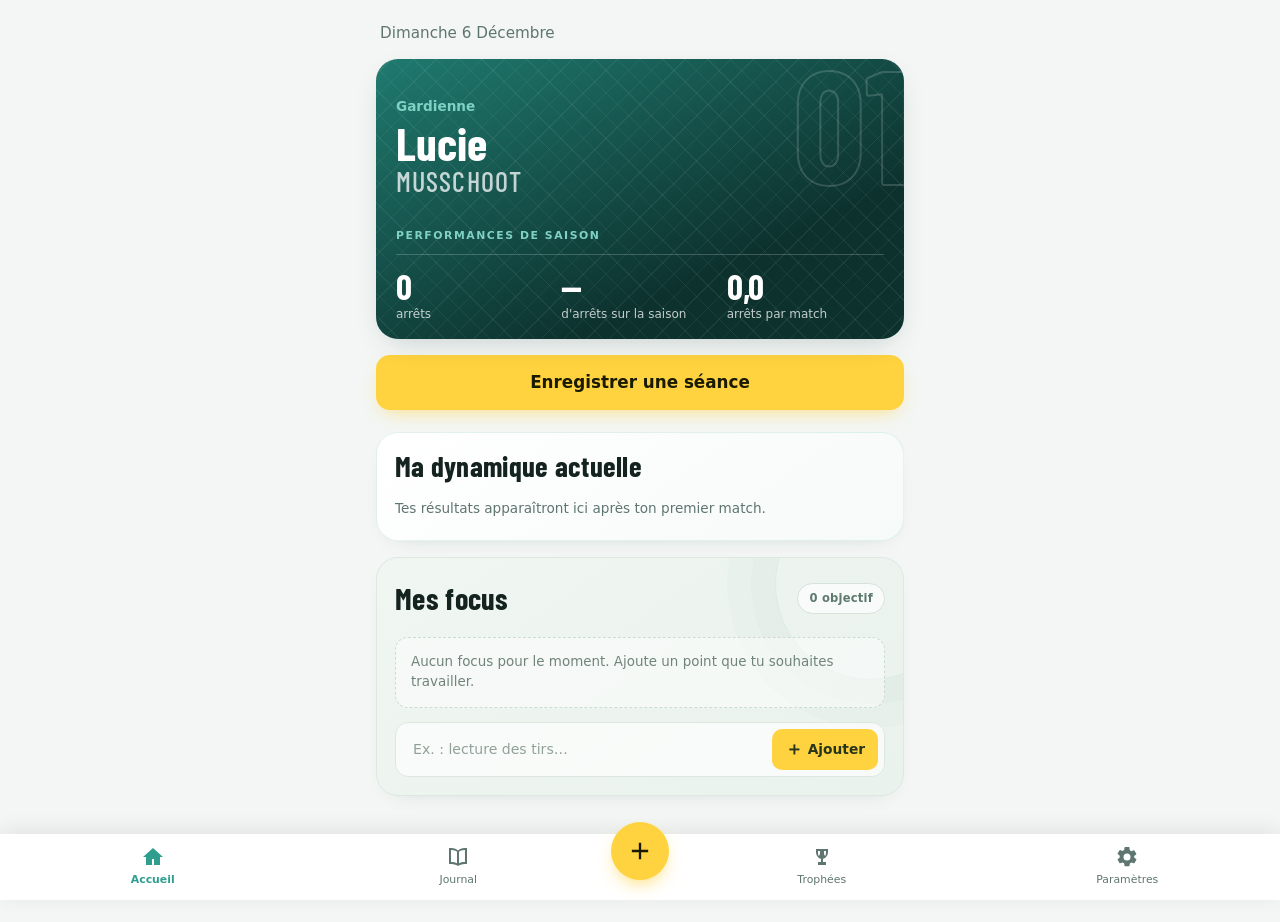
==== commit 629d62a2: "Add files via upload" ====
--- a/index.html
+++ b/index.html
@@ -16,40 +16,51 @@
 <main>
   <div class="topbar"><span class="date" id="dateDuJour"></span></div>
 
-  <!-- Carte joueuse -->
-  <section class="player-card" aria-label="Carte joueuse">
-    <span class="pc-number" id="pcNumero" aria-hidden="true">01</span>
-    <div class="pc-top">
-      <div class="pc-id">
-        <div class="pc-post" id="pcPoste">Gardienne</div>
-        <h1 class="pc-name" id="pcNom"></h1>
-      </div>
-      <div class="xp-ring" role="img" id="xpRing">
-        <svg viewBox="0 0 84 84"><circle class="bg" cx="42" cy="42" r="38"/><circle class="fg" id="xpArc" cx="42" cy="42" r="38"/></svg>
-        <div class="lvl"><div><b id="pcNiveau">1</b><br><span>niveau</span></div></div>
-      </div>
-    </div>
-    <p class="pc-xp" id="pcXp"></p>
-    <div class="pc-stats">
-      <div><b id="totalArrets">0</b><span>arrêts</span></div>
-      <div><b id="pourcentageMoyen">0 %</b><span>d'arrêts sur la saison</span></div>
-      <div><b id="moyenneArrets">0</b><span>arrêts par match</span></div>
+  <!-- Carte joueuse : recto identité et performances / verso progression -->
+  <section class="player-card" id="playerCard" aria-label="Carte joueuse, faire glisser pour retourner">
+    <div class="player-card-inner" id="playerCardInner">
+      <div class="player-face player-front" id="playerFront">
+        <span class="pc-number" id="pcNumero" aria-hidden="true">01</span>
+        <div class="pc-id">
+          <div class="pc-post" id="pcPoste">Gardienne</div>
+          <h1 class="pc-name" id="pcNom"></h1>
+        </div>
+        <div class="pc-front-label">PERFORMANCES DE SAISON</div>
+        <div class="pc-stats">
+          <div><b id="totalArrets">0</b><span>arrêts</span></div>
+          <div><b id="pourcentageMoyen">0 %</b><span>d'arrêts sur la saison</span></div>
+          <div><b id="moyenneArrets">0</b><span>arrêts par match</span></div>
+        </div>
+      </div>
+      <div class="player-face player-back" id="playerBack" aria-hidden="true" inert>
+        <div class="pc-back-top"><span class="pc-back-kicker">MA PROGRESSION</span><span class="pc-back-xp-total" id="pcBackXp">0 XP cumulés</span></div>
+        <div class="pc-progress-main">
+          <div class="xp-ring" role="img" id="xpRing"><svg viewBox="0 0 84 84"><circle class="bg" cx="42" cy="42" r="38"/><circle class="fg" id="xpArc" cx="42" cy="42" r="38"/></svg><div class="lvl"><div><b id="pcNiveau">1</b><br><span>niveau</span></div></div></div>
+          <div class="pc-progress-copy"><h2>Chaque séance compte.</h2><p id="pcXp" class="pc-xp"></p></div>
+        </div>
+        <div class="pc-back-stats">
+          <div><b id="pcBackMatches">0</b><span>matchs joués</span></div>
+          <div><b id="pcBackTrainings">0</b><span>entraînements</span></div>
+          <div><b id="pcBackSessions">0</b><span>séances au total</span></div>
+        </div>
+        <button class="pc-flip-hint" type="button" data-flip>Retour à mes performances <span aria-hidden="true">↶</span></button>
+      </div>
     </div>
   </section>
 
   <button class="btn btn-main" id="ouvrirSeance" type="button">Enregistrer une séance</button>
 
-  <section class="panel">
-    <h2>Forme du moment</h2>
+  <section class="panel forme-panel">
+    <div class="section-heading"><h2>Ma dynamique actuelle</h2></div>
     <div id="forme"></div>
   </section>
 
-  <section class="panel">
-    <h2>Mes focus</h2>
+  <section class="panel focus-panel">
+    <div class="focus-heading"><h2>Mes focus</h2><span class="focus-count" id="nombreFocus">0 objectif</span></div>
     <div id="listeFocus"></div>
-    <div class="row">
-      <input type="text" id="nouveauFocus" placeholder="Ajouter un focus…" aria-label="Nouveau focus">
-      <button class="btn" type="button" id="ajouterFocus">Ajouter</button>
+    <div class="focus-add">
+      <input type="text" id="nouveauFocus" placeholder="Ex. : lecture des tirs…" aria-label="Nouveau focus" maxlength="60">
+      <button class="btn" type="button" id="ajouterFocus" aria-label="Ajouter ce focus"><span aria-hidden="true">＋</span> Ajouter</button>
     </div>
   </section>
 </main>
@@ -133,25 +144,27 @@
   $("totalArrets").textContent = st.arrets;
   $("pourcentageMoyen").textContent = st.nbMatchs ? fmt(st.pourcentage) + " %" : "—";
   $("moyenneArrets").textContent = fmt(st.moyenne);
-
-  // Forme : 5 derniers matchs
+  const seances = Store.seances();
+  $("pcBackXp").textContent = `${xp} XP cumulés`;
+  $("pcBackMatches").textContent = st.nbMatchs;
+  $("pcBackTrainings").textContent = seances.filter(s => s.type === "entrainement").length;
+  $("pcBackSessions").textContent = seances.length;
+
+  // Forme : matchs récents
   const f = $("forme"), derniers = st.matchs.slice(-5);
   f.innerHTML = "";
-  if (!derniers.length) { f.innerHTML = '<p class="empty">Enregistre ton premier match pour voir ta forme.</p>'; return; }
-  const wrap = document.createElement("div"); wrap.className = "form-bars";
+  if (!derniers.length) { f.innerHTML = '<p class="empty">Tes résultats apparaîtront ici après ton premier match.</p>'; return; }
+  const wrap = document.createElement("div"); wrap.className = "form-bars"; wrap.setAttribute("aria-label", "Pourcentage d’arrêts sur les cinq derniers matchs");
   derniers.forEach(s => {
     const pc = Number(s.match.pourcentageArrets || 0);
-    const col = document.createElement("div"); col.className = "col" + (pc < st.pourcentage ? " low" : "");
+    const col = document.createElement("div"); col.className = "col" + (pc < st.pourcentage ? " low" : ""); col.setAttribute("aria-label", `${Math.round(pc)} % contre ${s.match.adversaire}`);
     const val = document.createElement("b"); val.textContent = Math.round(pc) + "%";
     const bar = document.createElement("div"); bar.className = "bar"; bar.style.height = "6px";
-    const lab = document.createElement("span"); lab.textContent = s.match.adversaire.split(/[ \-\/]/)[0].slice(0, 7);
+    const lab = document.createElement("span"); lab.textContent = s.match.adversaire;
     col.append(val, bar, lab); wrap.append(col);
     requestAnimationFrame(() => setTimeout(() => bar.style.height = Math.max(6, pc * 0.6) + "px", 50));
   });
   f.append(wrap);
-  const note = document.createElement("p"); note.className = "empty"; note.style.marginTop = "10px";
-  note.textContent = "Barres claires : au-dessus de ta moyenne de saison.";
-  f.append(note);
 }
 
 // ===== Focus =====
@@ -159,12 +172,22 @@
 function rendreFocus() {
   const liste = $("listeFocus"), focus = lireFocus();
   liste.innerHTML = "";
-  if (!focus.length) { liste.innerHTML = '<p class="empty">Aucun focus pour l\'instant. Ajoutes-en un ci-dessous.</p>'; }
+  const compteur = $("nombreFocus");
+  compteur.textContent = `${focus.length} ${focus.length > 1 ? "objectifs" : "objectif"}`;
+  if (!focus.length) {
+    const vide = document.createElement("p");
+    vide.className = "focus-empty";
+    vide.textContent = "Aucun focus pour le moment. Ajoute un point que tu souhaites travailler.";
+    liste.append(vide);
+  }
   focus.forEach((nom, i) => {
-    const l = document.createElement("div"); l.className = "focus-item";
-    const s = document.createElement("span"); s.textContent = nom;
-    const b = document.createElement("button"); b.type = "button"; b.textContent = "×"; b.setAttribute("aria-label", "Supprimer " + nom);
-    b.onclick = () => { const f = lireFocus(); f.splice(i, 1); Store.set("focus", f); rendreFocus(); }; 
+    const l = document.createElement("article"); l.className = "focus-item";
+    const s = document.createElement("strong"); s.className = "focus-name"; s.textContent = nom;
+    const b = document.createElement("button"); b.type = "button"; b.className = "focus-delete"; b.textContent = "×"; b.setAttribute("aria-label", "Supprimer " + nom); b.title = "Supprimer ce focus";
+    b.onclick = () => {
+      if (!window.confirm(`Supprimer le focus « ${nom} » ?`)) return;
+      const f = lireFocus(); f.splice(i, 1); Store.set("focus", f); rendreFocus();
+    };
     l.append(s, b); liste.append(l);
   });
   const sel = $("focusSeance"); sel.innerHTML = '<option value="">Choisir un focus</option>';
@@ -245,7 +268,72 @@
 });
 $("levelup").onclick = () => $("levelup").classList.remove("open");
 
+// Carte joueuse : le geste pilote la rotation de toute la carte (fond et décor compris).
+const playerCard = $("playerCard");
+const playerInner = $("playerCardInner");
+let dragStartX = 0, dragStartY = 0, dragStartAngle = 0;
+let cardPointerId = null, cardDragging = false;
+let cardAngle = 0;
+const clamp = (value, min, max) => Math.max(min, Math.min(max, value));
+
+function appliquerAngle(angle, animate = false) {
+  cardAngle = clamp(angle, 0, 180);
+  playerInner.style.setProperty("--card-angle", `${cardAngle}deg`);
+  playerCard.classList.toggle("is-flipped", cardAngle >= 90);
+  playerCard.classList.toggle("is-dragging", !animate);
+  const flipped = cardAngle >= 90;
+  $("playerFront").setAttribute("aria-hidden", String(flipped));
+  $("playerBack").setAttribute("aria-hidden", String(!flipped));
+  $("playerFront").toggleAttribute("inert", flipped);
+  $("playerBack").toggleAttribute("inert", !flipped);
+}
+function retournerCarte() {
+  appliquerAngle(cardAngle >= 90 ? 0 : 180, true);
+}
+playerCard.querySelectorAll("[data-flip]").forEach(btn => btn.addEventListener("click", e => {
+  e.stopPropagation();
+  retournerCarte();
+}));
+
+playerCard.addEventListener("pointerdown", e => {
+  if (e.target.closest("button, a, input, select, textarea")) return;
+  if (e.pointerType === "mouse" && e.button !== 0) return;
+  cardPointerId = e.pointerId;
+  dragStartX = e.clientX;
+  dragStartY = e.clientY;
+  dragStartAngle = cardAngle;
+  cardDragging = false;
+  try { playerCard.setPointerCapture(e.pointerId); } catch (_) {}
+});
+playerCard.addEventListener("pointermove", e => {
+  if (e.pointerId !== cardPointerId) return;
+  const dx = e.clientX - dragStartX;
+  const dy = e.clientY - dragStartY;
+  if (!cardDragging) {
+    if (Math.abs(dx) < 5 || Math.abs(dx) < Math.abs(dy) * 1.1) return;
+    cardDragging = true;
+    playerCard.classList.add("is-dragging");
+  }
+  const degreesPerPixel = 180 / Math.max(180, playerCard.clientWidth * 0.72);
+  appliquerAngle(dragStartAngle - dx * degreesPerPixel, false);
+  if (e.cancelable) e.preventDefault();
+});
+function terminerGlissement(e) {
+  if (e.pointerId !== cardPointerId) return;
+  if (cardDragging) appliquerAngle(cardAngle >= 90 ? 180 : 0, true);
+  cardPointerId = null;
+  cardDragging = false;
+}
+playerCard.addEventListener("pointerup", terminerGlissement);
+playerCard.addEventListener("pointercancel", terminerGlissement);
+playerCard.addEventListener("lostpointercapture", e => {
+  if (e.pointerId !== cardPointerId) return;
+  if (cardDragging) appliquerAngle(cardAngle >= 90 ? 180 : 0, true);
+  cardPointerId = null;
+  cardDragging = false;
+});
+
 rendreCarte(); rendreFocus();
 </script>
 </body>
-</html>
+</html>
--- a/v2.css
+++ b/v2.css
@@ -33,11 +33,7 @@
     linear-gradient(155deg,#1f7a6f 0%,#0d322e 70%);
   box-shadow:var(--shadow);
 }
-.player-card::after{ /* reflet */
-  content:"";position:absolute;inset:0;pointer-events:none;
-  background:linear-gradient(115deg,transparent 40%,rgba(255,255,255,.14) 50%,transparent 60%);
-  background-size:250% 100%;background-position:120% 0;animation:shine 1.6s .4s ease-out 1 forwards;
-}
+.player-card::after{content:none} /* Le reflet est désormais solidaire de l'objet 3D. */
 @keyframes shine{to{background-position:-60% 0}}
 .pc-number{
   position:absolute;right:-6px;top:-18px;font-family:var(--f-display);font-weight:700;font-size:10rem;line-height:1;
@@ -46,8 +42,8 @@
 .pc-top{position:relative;display:flex;justify-content:space-between;align-items:flex-start;gap:12px}
 .pc-id{min-width:0}
 .pc-post{font-size:.85rem;color:var(--accent-2);font-weight:600}
-.pc-name{font-family:var(--f-display);font-weight:700;font-size:2.3rem;line-height:1;margin:4px 0 0;overflow-wrap:anywhere}
-.pc-name small{display:block;font-size:1.15rem;font-weight:500;color:rgba(255,255,255,.75);letter-spacing:.04em}
+.pc-name{font-family:var(--f-display);font-weight:700;font-size:2.9rem;line-height:1;margin:4px 0 0;overflow-wrap:anywhere}
+.pc-name small{display:block;font-size:1.75rem;font-weight:500;color:rgba(255,255,255,.75);letter-spacing:.04em}
 .xp-ring{position:relative;width:84px;height:84px;flex:none}
 .xp-ring svg{width:100%;height:100%;transform:rotate(-90deg)}
 .xp-ring circle{fill:none;stroke-width:7}
@@ -78,11 +74,42 @@
 .form-bars .col b{color:var(--text);font-size:.8rem}
 .empty{color:var(--muted);margin:0}
 
-/* Focus */
-#listeFocus{display:flex;flex-direction:column;gap:8px;margin-bottom:14px}
-.focus-item{display:flex;justify-content:space-between;align-items:center;padding:11px 14px;background:var(--surface-2);border-radius:var(--r-sm)}
-.focus-item button{background:none;border:0;color:var(--muted);font-size:1.4rem;line-height:1;padding:0 6px}
-.focus-item button:hover{color:var(--danger)}
+/* ===== Ma dynamique ===== */
+.forme-panel{position:relative;overflow:hidden;border:1px solid rgba(47,158,143,.12);background:linear-gradient(145deg,#fff 0%,#f6faf8 100%);box-shadow:0 8px 24px -18px rgba(13,50,46,.28)}
+.section-heading{display:flex;align-items:center;justify-content:space-between;gap:12px;margin-bottom:14px}
+.section-heading h2{margin:0;font-size:1.75rem;line-height:1.05}
+.section-eyebrow{display:block;margin-bottom:4px;color:var(--accent);font-size:.62rem;font-weight:850;letter-spacing:.16em}
+.section-period{padding:6px 10px;border-radius:999px;background:#eaf3ef;color:#54736a;font-size:.68rem;font-weight:750;white-space:nowrap}
+.form-bars{display:flex;align-items:stretch;gap:10px;min-height:148px;padding:10px 4px 0}
+.form-bars .col{position:relative;flex:1;display:flex;flex-direction:column;align-items:center;justify-content:flex-end;height:100%;gap:7px;min-width:0;font-size:.7rem;color:var(--muted)}
+.form-bars .col b{order:0;color:var(--text);font-size:.78rem;font-weight:800;font-variant-numeric:tabular-nums}
+.form-bars .bar{order:1;width:min(100%,44px);min-height:7px;border-radius:7px 7px 3px 3px;background:linear-gradient(180deg,#79c7b5 0%,#2f9e8f 100%);box-shadow:0 3px 8px rgba(47,158,143,.16);transition:height .8s cubic-bezier(.2,.8,.2,1)}
+.form-bars .col.low .bar{background:linear-gradient(180deg,#c9d8d2 0%,#9db3aa 100%);box-shadow:none}
+.form-bars .col span{order:2;width:100%;max-width:100%;overflow:visible;text-overflow:clip;white-space:normal;overflow-wrap:anywhere;text-align:center;line-height:1.15;font-size:.67rem;font-weight:650;color:#758982}
+.empty{color:var(--muted);margin:0;padding:8px 0 3px;font-size:.85rem}
+
+/* ===== Focus — panneau discret, même palette que le reste de l'accueil ===== */
+.focus-panel{position:relative;overflow:hidden;color:var(--text);background:linear-gradient(145deg,#f0f6f2 0%,#eaf2ed 100%);border:1px solid #dce9e1;box-shadow:0 8px 24px -18px rgba(13,50,46,.25)}
+.focus-panel::after{content:"";position:absolute;right:-64px;top:-70px;width:190px;height:190px;border:1px solid rgba(47,120,96,.08);border-radius:50%;box-shadow:0 0 0 24px rgba(47,120,96,.025),0 0 0 48px rgba(47,120,96,.018);pointer-events:none}
+.focus-heading{position:relative;z-index:1;display:flex;align-items:center;justify-content:space-between;gap:12px;margin-bottom:16px}
+.focus-heading h2{margin:0;color:var(--text);font-size:1.9rem;letter-spacing:.01em}
+.focus-count{flex:none;padding:6px 11px;border:1px solid #d5e3da;border-radius:999px;background:rgba(255,255,255,.7);color:#5e796d;font-size:.72rem;font-weight:750;letter-spacing:.02em}
+#listeFocus{position:relative;z-index:1;display:grid;grid-template-columns:repeat(2,minmax(0,1fr));gap:9px;margin:0 0 14px}
+.focus-item{position:relative;display:flex;align-items:center;justify-content:space-between;gap:9px;min-width:0;min-height:66px;padding:13px 12px 13px 15px;border:1px solid rgba(68,112,88,.12);border-radius:14px;background:rgba(255,255,255,.84);box-shadow:0 3px 10px rgba(35,75,53,.035);transition:transform .18s,border-color .18s,box-shadow .18s}
+.focus-item:hover{transform:translateY(-2px);border-color:rgba(47,158,143,.32);box-shadow:0 7px 16px rgba(35,75,53,.07)}
+.focus-name{flex:1;min-width:0;color:#243a31;font-size:.93rem;line-height:1.32;font-weight:700;overflow-wrap:anywhere}
+.focus-delete{flex:none;display:grid;place-items:center;width:26px;height:26px;margin:0;padding:0;border:0;border-radius:50%;background:#edf3ef;color:#82958b;font-size:1.05rem;line-height:1;transition:background .18s,color .18s}
+.focus-delete:hover{background:#f8e9e7;color:var(--danger)}
+.focus-delete:focus-visible{outline:2px solid var(--accent);outline-offset:2px}
+.focus-empty{position:relative;z-index:1;grid-column:1/-1;margin:0;padding:14px 15px;border:1px dashed #cbdcd1;border-radius:13px;color:#71847a;font-size:.84rem;line-height:1.5;background:rgba(255,255,255,.45)}
+.focus-add{position:relative;z-index:1;display:flex;align-items:stretch;gap:8px;padding:6px;border:1px solid #dce8df;border-radius:13px;background:rgba(255,255,255,.66)}
+.focus-add input{min-width:0;padding:10px 11px;border:0;background:transparent;color:var(--text);font-size:.88rem;box-shadow:none}
+.focus-add input::placeholder{color:#91a198}
+.focus-add input:focus{border:0;box-shadow:none}
+.focus-add .btn{display:flex;align-items:center;justify-content:center;gap:5px;flex:none;width:auto;min-width:42px;padding:9px 13px;border-radius:10px;background:var(--signal);color:#27351d;font-size:.86rem;font-weight:800}
+.focus-add .btn span{font-size:1.15rem;line-height:1}
+@media(max-width:370px){#listeFocus{grid-template-columns:1fr;gap:8px}.focus-item{min-height:58px}}
+
 .row{display:flex;gap:8px}
 
 /* ===== Champs ===== */
@@ -132,3 +159,119 @@
 @keyframes pop{from{transform:scale(.4);opacity:0}}
 
 @media (prefers-reduced-motion:reduce){*,*::before,*::after{animation:none!important;transition:none!important}}
+
+/* ===== Ajustements dédiés au thème sombre ===== */
+html.dark .forme-panel{color:var(--text);background:linear-gradient(145deg,#172a26 0%,#13221f 100%);border-color:#29443d;box-shadow:0 8px 24px -18px rgba(0,0,0,.8)}
+html.dark .section-heading h2{color:var(--text)}
+html.dark .section-eyebrow{color:#72c7b5}
+html.dark .section-period{background:#203a34;color:#b4d0c7}
+html.dark .form-bars .col{color:var(--muted)}
+html.dark .form-bars .col b{color:var(--text)}
+html.dark .form-bars .col span{color:#a8beb6}
+html.dark .form-bars .bar{background:linear-gradient(180deg,#79c7b5 0%,#329f8f 100%);box-shadow:0 3px 10px rgba(0,0,0,.22)}
+html.dark .form-bars .col.low .bar{background:linear-gradient(180deg,#607c73 0%,#405b53 100%);opacity:1;box-shadow:none}
+html.dark .empty{color:var(--muted)}
+html.dark .focus-panel{color:var(--text);background:linear-gradient(145deg,#172a26 0%,#13221f 100%);border-color:#29443d;box-shadow:0 8px 24px -18px rgba(0,0,0,.8)}
+html.dark .focus-panel::after{border-color:rgba(111,166,224,.28);box-shadow:0 0 0 24px rgba(111,166,224,.075),0 0 0 48px rgba(111,166,224,.045),0 0 0 72px rgba(111,166,224,.022)}
+html.dark .focus-heading h2{color:var(--text)}
+html.dark .focus-count{border-color:#36554c;background:#203a34;color:#b4d0c7}
+html.dark .focus-item{border-color:#29443d;background:#1b2f2b;box-shadow:0 3px 10px rgba(0,0,0,.12)}
+html.dark .focus-item:hover{border-color:#39796c;box-shadow:0 7px 16px rgba(0,0,0,.2)}
+html.dark .focus-name{color:#e8f1ee}
+html.dark .focus-delete{background:#29443d;color:#a8beb6}
+html.dark .focus-delete:hover{background:#4a2929;color:#ffaaa5}
+html.dark .focus-empty{border-color:#36554c;background:rgba(27,47,43,.65);color:#a8beb6}
+html.dark .focus-add{border-color:#29443d;background:#10201d}
+html.dark .focus-add input{color:var(--text)}
+html.dark .focus-add input::placeholder{color:#829b93}
+html.dark .focus-add .btn{background:var(--signal);color:#27351d}
+
+/* Finition des graphiques : barres plus généreuses et noms complets */
+@media(max-width:420px){.form-bars{gap:7px;min-height:156px}.form-bars .bar{width:min(100%,42px)}.form-bars .col span{font-size:.64rem;line-height:1.12}}
+
+
+/* Ajustements de rythme et de proportions — Ma dynamique */
+.section-heading{margin-bottom:5px}
+.section-eyebrow{display:none}
+.form-bars{gap:12px;min-height:124px;padding:0 2px 0}
+.form-bars .col{gap:6px}
+.form-bars .bar{width:min(100%,60px)}
+.form-bars .col span{font-size:.7rem;line-height:1.18}
+html.dark .section-heading h2{color:var(--text)}
+@media(max-width:420px){
+  .form-bars{gap:9px;min-height:126px;padding-top:0}
+  .form-bars .bar{width:min(100%,56px)}
+  .form-bars .col span{font-size:.67rem;line-height:1.16}
+}
+
+/* ===== Carte joueuse tactile recto-verso : tout le décor tourne avec la carte ===== */
+.player-card{
+  position:relative;padding:0;min-height:280px;perspective:1200px;
+  touch-action:pan-y;user-select:none;-webkit-user-select:none;
+  background:transparent;box-shadow:none;overflow:visible;isolation:isolate;
+}
+.player-card-inner{
+  position:relative;min-height:280px;overflow:hidden;border-radius:var(--r-lg);
+  transform-style:preserve-3d;transform:rotateY(var(--card-angle,0deg));
+  transition:transform .48s cubic-bezier(.2,.75,.2,1);
+  will-change:transform;isolation:isolate;
+  background:
+    repeating-linear-gradient(45deg,rgba(255,255,255,.06) 0 1px,transparent 1px 16px),
+    repeating-linear-gradient(-45deg,rgba(255,255,255,.06) 0 1px,transparent 1px 16px),
+    linear-gradient(155deg,#1f7a6f 0%,#0d322e 70%);
+  box-shadow:var(--shadow);
+}
+.player-card-inner::after{
+  content:"";position:absolute;inset:0;z-index:5;pointer-events:none;
+  background:linear-gradient(115deg,transparent 40%,rgba(255,255,255,.14) 50%,transparent 60%);
+  background-size:250% 100%;background-position:120% 0;
+  animation:shine 1.6s .4s ease-out 1 forwards;
+}
+.player-card.is-dragging .player-card-inner{transition:none;cursor:grabbing}
+.player-card:not(.is-dragging){cursor:grab}
+.player-face{
+  position:absolute;inset:0;min-height:280px;padding:22px 20px 18px;
+  backface-visibility:hidden;-webkit-backface-visibility:hidden;
+  border-radius:var(--r-lg);overflow:hidden;background:transparent;
+}
+.player-front{transform:rotateY(0deg)}
+.player-back{display:flex;flex-direction:column;justify-content:space-between;transform:rotateY(180deg)}
+.pc-flip-hint{position:relative;z-index:2;display:flex;align-items:center;gap:8px;margin:13px 0 0 auto;padding:5px 0;border:0;background:none;color:rgba(255,255,255,.72);font-size:.72rem;font-weight:700;letter-spacing:.02em}
+.pc-flip-hint span{display:grid;place-items:center;width:23px;height:23px;border:1px solid rgba(255,255,255,.28);border-radius:50%;font-size:1rem}
+.pc-back-top{display:flex;align-items:center;justify-content:space-between;gap:12px}
+.pc-back-kicker{color:var(--accent-2);font-size:.72rem;font-weight:850;letter-spacing:.17em}
+.pc-back-level{padding:6px 10px;border:1px solid rgba(255,255,255,.22);border-radius:99px;background:rgba(255,255,255,.08);font-size:.68rem;font-weight:800;letter-spacing:.08em}
+.player-back h2{margin:13px 0 0;font-family:var(--f-display);font-size:2rem;line-height:1.05;color:#fff}
+.pc-back-xp{margin:5px 0 0;color:rgba(255,255,255,.76);font-size:.88rem}
+.pc-back-stats{display:grid;grid-template-columns:repeat(3,minmax(0,1fr));gap:9px;margin-top:18px;padding-top:15px;border-top:1px solid rgba(255,255,255,.2)}
+.pc-back-stats div{min-width:0}
+.pc-back-stats b{display:block;font-family:var(--f-display);font-size:2.2rem;line-height:1.05;color:#fff}
+.pc-back-stats span{display:block;margin-top:3px;color:rgba(255,255,255,.72);font-size:.72rem;line-height:1.2}
+@media(max-width:380px){.player-face{padding:19px 16px 15px}.player-card,.player-card-inner,.player-face{min-height:274px}.pc-back-stats b{font-size:1.9rem}}
+@media(prefers-reduced-motion:reduce){.player-card-inner{transition:none}.player-card-inner::after{animation:none}}
+
+/* Titres épurés et compteur des focus intégré au titre */
+.section-heading{margin-bottom:9px}
+.section-heading h2{font-size:1.8rem;line-height:1.05}
+.focus-heading{margin-bottom:16px}
+.focus-heading h2{display:block;margin:0}
+.focus-count{display:inline-flex;align-items:center;padding:6px 11px;border:1px solid #d5e3da;border-radius:999px;background:rgba(255,255,255,.7);color:#5e796d;font-family:var(--f-body);font-size:.72rem;font-weight:750;letter-spacing:.02em}
+html.dark .focus-count{padding:6px 11px;border:1px solid #36554c;background:#203a34;color:#b4d0c7}
+.player-card,.player-card-inner,.player-face{min-height:280px}
+@media(max-width:380px){.player-card,.player-card-inner,.player-face{min-height:274px}}
+
+/* Carte joueuse : deux faces aux contenus complémentaires */
+.player-front{display:flex;flex-direction:column;justify-content:flex-start}
+.pc-id{position:relative;z-index:1;margin-top:15px;max-width:78%}
+.pc-front-label{position:relative;margin-top:auto;padding-top:20px;color:var(--accent-2);font-size:.68rem;font-weight:850;letter-spacing:.14em}
+.player-front .pc-stats{margin-top:10px}
+.player-back{justify-content:flex-start}
+.pc-back-xp-total{color:rgba(255,255,255,.82);font-size:.78rem;font-weight:700}
+.pc-progress-main{display:flex;align-items:center;gap:17px;margin:20px 0 0}
+.pc-progress-main .xp-ring{width:90px;height:90px}
+.pc-progress-copy{min-width:0;flex:1}
+.player-back .pc-progress-copy h2{margin:0;font-size:1.65rem}
+.player-back .pc-xp{margin:7px 0 0;font-size:.8rem;line-height:1.3}
+.player-back .pc-back-stats{margin-top:auto;padding-top:14px}
+.player-back .pc-flip-hint{margin-top:10px}
+@media(max-width:380px){.pc-id{margin-top:10px}.pc-progress-main{gap:12px;margin-top:14px}.pc-progress-main .xp-ring{width:78px;height:78px}.player-back .pc-progress-copy h2{font-size:1.45rem}.pc-front-label{padding-top:14px}}
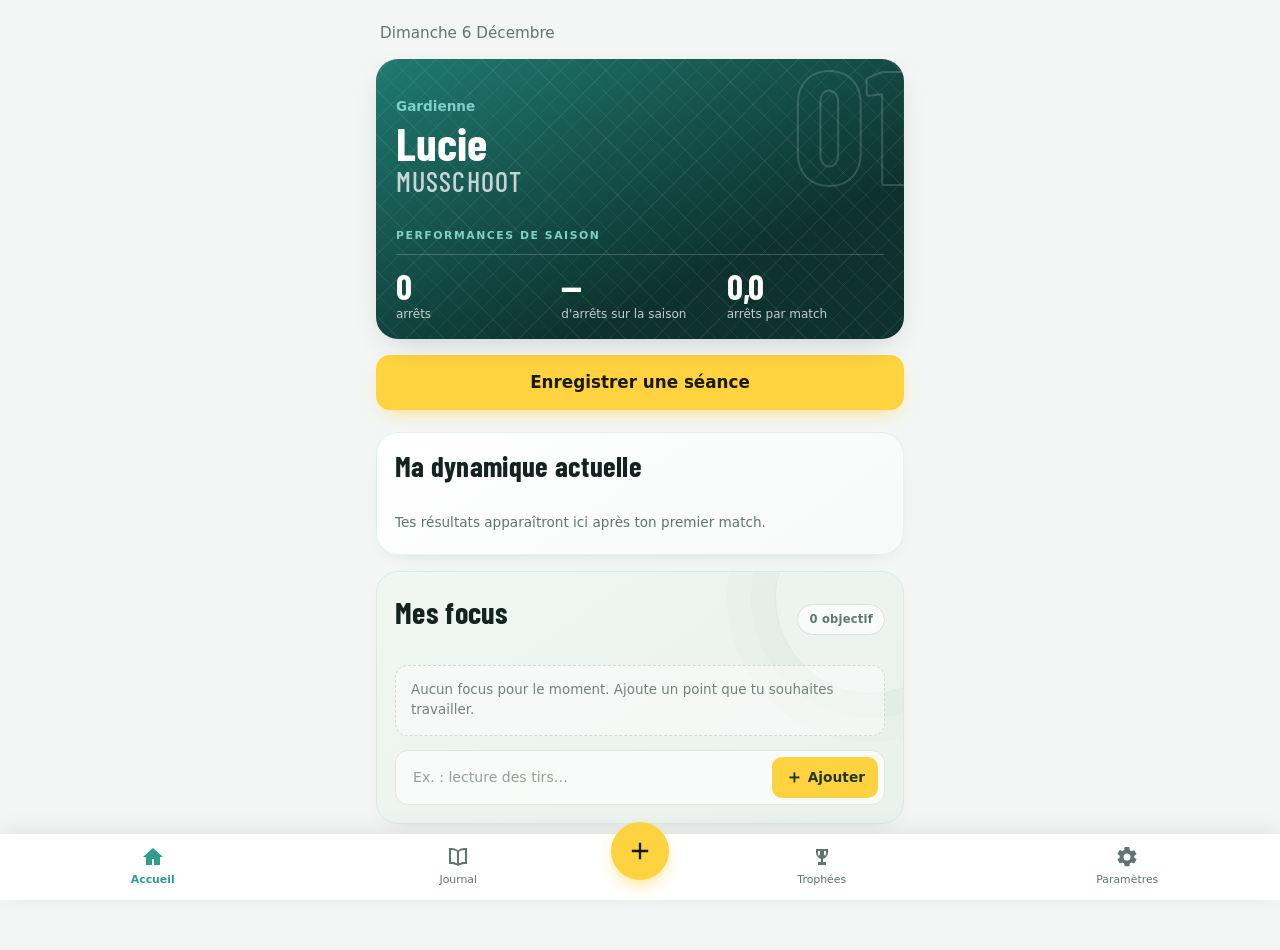
==== commit 4f825d49: "Add files via upload" ====
--- a/index.html
+++ b/index.html
@@ -11,6 +11,7 @@
   <link rel="manifest" href="manifest.json">
   <meta name="theme-color" content="#0d322e">
   <script src="app.js"></script>
+  <script src="trophees.js"></script>
 </head>
 <body>
 <main>
@@ -33,17 +34,15 @@
         </div>
       </div>
       <div class="player-face player-back" id="playerBack" aria-hidden="true" inert>
-        <div class="pc-back-top"><span class="pc-back-kicker">MA PROGRESSION</span><span class="pc-back-xp-total" id="pcBackXp">0 XP cumulés</span></div>
+        <div class="pc-back-top"><span class="pc-back-kicker">MON NIVEAU</span></div>
         <div class="pc-progress-main">
           <div class="xp-ring" role="img" id="xpRing"><svg viewBox="0 0 84 84"><circle class="bg" cx="42" cy="42" r="38"/><circle class="fg" id="xpArc" cx="42" cy="42" r="38"/></svg><div class="lvl"><div><b id="pcNiveau">1</b><br><span>niveau</span></div></div></div>
-          <div class="pc-progress-copy"><h2>Chaque séance compte.</h2><p id="pcXp" class="pc-xp"></p></div>
+          <div class="pc-progress-copy"><h2 id="pcXpTitre"></h2><p id="pcXp" class="pc-xp"></p></div>
         </div>
         <div class="pc-back-stats">
-          <div><b id="pcBackMatches">0</b><span>matchs joués</span></div>
-          <div><b id="pcBackTrainings">0</b><span>entraînements</span></div>
-          <div><b id="pcBackSessions">0</b><span>séances au total</span></div>
+          <div><b id="pcBackTrain">0</b><span>entraînements pour y arriver</span></div>
+          <div><b id="pcBackMatch">0</b><span>matchs pour y arriver</span></div>
         </div>
-        <button class="pc-flip-hint" type="button" data-flip>Retour à mes performances <span aria-hidden="true">↶</span></button>
       </div>
     </div>
   </section>
@@ -138,17 +137,16 @@
 function rendreCarte() {
   const xp = calculerXP(), n = infosNiveau(xp), st = statsSaison();
   $("pcNiveau").textContent = n.niveau;
-  $("pcXp").textContent = n.fin ? `${xp - n.debut} / ${n.fin - n.debut} XP avant le niveau ${n.niveau + 1}` : "Niveau maximum atteint";
+  $("pcXpTitre").textContent = n.fin ? `${xp - n.debut} / ${n.fin - n.debut} XP` : "Niveau maximum";
+  $("pcXp").textContent = n.fin ? `pour passer au niveau ${n.niveau + 1}` : "Bravo, tu as tout débloqué !";
   $("xpArc").style.strokeDashoffset = 238.76 * (1 - n.ratio);
   $("xpRing").setAttribute("aria-label", `Niveau ${n.niveau}`);
   $("totalArrets").textContent = st.arrets;
   $("pourcentageMoyen").textContent = st.nbMatchs ? fmt(st.pourcentage) + " %" : "—";
   $("moyenneArrets").textContent = fmt(st.moyenne);
-  const seances = Store.seances();
-  $("pcBackXp").textContent = `${xp} XP cumulés`;
-  $("pcBackMatches").textContent = st.nbMatchs;
-  $("pcBackTrainings").textContent = seances.filter(s => s.type === "entrainement").length;
-  $("pcBackSessions").textContent = seances.length;
+  const restant = n.fin ? n.fin - xp : 0;
+  $("pcBackTrain").textContent = n.fin ? Math.ceil(restant / 10) : "—";
+  $("pcBackMatch").textContent = n.fin ? Math.ceil(restant / 25) : "—";
 
   // Forme : matchs récents
   const f = $("forme"), derniers = st.matchs.slice(-5);
@@ -255,6 +253,7 @@
     };
   }
 
+  synchroniserTrophees(); // enregistre les trophées déjà acquis avant la séance
   const avant = infosNiveau(calculerXP()).niveau;
   const seances = Store.seances();
   seances.push({ id: crypto.randomUUID(), date: $("dateSeance").value, type, focus: $("focusSeance").value, note, commentaire: $("commentaire").value, match });
@@ -264,7 +263,10 @@
   const apres = infosNiveau(calculerXP()).niveau;
   localStorage.setItem("dernierNiveauAffiche", apres);
   if (apres > avant) { $("nouveauNiveau").textContent = apres; $("levelup").classList.add("open"); }
-  else toast("Séance enregistrée ✓");
+
+  const nouveaux = synchroniserTrophees();
+  if (nouveaux.length) toast("🏆 Trophée débloqué : " + nouveaux[0] + (nouveaux.length > 1 ? " (+" + (nouveaux.length - 1) + ")" : ""));
+  else if (apres <= avant) toast("Séance enregistrée ✓");
 });
 $("levelup").onclick = () => $("levelup").classList.remove("open");
 
@@ -277,18 +279,19 @@
 const clamp = (value, min, max) => Math.max(min, Math.min(max, value));
 
 function appliquerAngle(angle, animate = false) {
-  cardAngle = clamp(angle, 0, 180);
+  cardAngle = angle; // angle libre : la carte tourne dans les deux sens
   playerInner.style.setProperty("--card-angle", `${cardAngle}deg`);
-  playerCard.classList.toggle("is-flipped", cardAngle >= 90);
+  const flipped = Math.abs(Math.round(cardAngle / 180)) % 2 === 1;
+  playerCard.classList.toggle("is-flipped", flipped);
   playerCard.classList.toggle("is-dragging", !animate);
-  const flipped = cardAngle >= 90;
   $("playerFront").setAttribute("aria-hidden", String(flipped));
   $("playerBack").setAttribute("aria-hidden", String(!flipped));
   $("playerFront").toggleAttribute("inert", flipped);
   $("playerBack").toggleAttribute("inert", !flipped);
 }
 function retournerCarte() {
-  appliquerAngle(cardAngle >= 90 ? 0 : 180, true);
+  const k = Math.round(cardAngle / 180); // depuis le verso, on revient vers le recto
+  appliquerAngle((k === 0 ? 1 : k > 0 ? k - 1 : k + 1) * 180, true);
 }
 playerCard.querySelectorAll("[data-flip]").forEach(btn => btn.addEventListener("click", e => {
   e.stopPropagation();
@@ -320,7 +323,7 @@
 });
 function terminerGlissement(e) {
   if (e.pointerId !== cardPointerId) return;
-  if (cardDragging) appliquerAngle(cardAngle >= 90 ? 180 : 0, true);
+  if (cardDragging) appliquerAngle(Math.round(cardAngle / 180) * 180, true);
   cardPointerId = null;
   cardDragging = false;
 }
@@ -328,7 +331,7 @@
 playerCard.addEventListener("pointercancel", terminerGlissement);
 playerCard.addEventListener("lostpointercapture", e => {
   if (e.pointerId !== cardPointerId) return;
-  if (cardDragging) appliquerAngle(cardAngle >= 90 ? 180 : 0, true);
+  if (cardDragging) appliquerAngle(Math.round(cardAngle / 180) * 180, true);
   cardPointerId = null;
   cardDragging = false;
 });
--- a/v2.css
+++ b/v2.css
@@ -275,3 +275,106 @@
 .player-back .pc-back-stats{margin-top:auto;padding-top:14px}
 .player-back .pc-flip-hint{margin-top:10px}
 @media(max-width:380px){.pc-id{margin-top:10px}.pc-progress-main{gap:12px;margin-top:14px}.pc-progress-main .xp-ring{width:78px;height:78px}.player-back .pc-progress-copy h2{font-size:1.45rem}.pc-front-label{padding-top:14px}}
+
+/* ===== Pages Journal & Trophées ===== */
+.page-head{display:flex;align-items:baseline;justify-content:space-between;padding:6px 4px 16px}
+.page-head h1{font-family:var(--f-display);font-size:2.3rem;margin:0;line-height:1}
+.page-head span{color:var(--muted);font-size:.9rem}
+.chips{display:flex;gap:8px;margin-bottom:12px;overflow-x:auto;padding-bottom:4px}
+.chip{border:1.5px solid var(--line);background:var(--surface);color:var(--text);border-radius:99px;padding:8px 16px;font-weight:600;font-size:.9rem;white-space:nowrap}
+.chip[aria-pressed=true]{background:var(--accent);border-color:var(--accent);color:#fff}
+.pbar{height:10px;background:var(--surface-2);border-radius:9px;overflow:hidden;margin:8px 0 4px}
+.pbar i{display:block;height:100%;background:var(--accent);border-radius:9px;transition:width .9s cubic-bezier(.2,.8,.2,1)}
+.pbar.sm{height:6px;margin-top:10px}
+
+/* Journal */
+.mois{font-family:var(--f-display);font-size:1.25rem;color:var(--muted);margin:22px 4px 8px;text-transform:capitalize}
+.seance{position:relative;display:flex;align-items:center;gap:14px;width:100%;text-align:left;background:var(--surface);border:0;border-radius:var(--r-md);padding:14px 16px 14px 22px;margin-bottom:8px;box-shadow:var(--shadow);color:var(--text);overflow:hidden}
+.seance::before{content:"";position:absolute;left:0;top:0;bottom:0;width:6px;background:var(--line)}
+.seance.v::before{background:var(--accent)}
+.seance.n::before{background:var(--signal)}
+.seance.d::before{background:var(--danger)}
+.seance .jour{font-family:var(--f-display);font-size:1.7rem;line-height:1;min-width:36px;text-align:center}
+.seance .jour small{display:block;font-family:var(--f-body);font-size:.7rem;color:var(--muted)}
+.seance .infos{flex:1;min-width:0}
+.seance .titre{font-weight:700;overflow:hidden;text-overflow:ellipsis;white-space:nowrap}
+.seance .sous{font-size:.82rem;color:var(--muted)}
+.seance .droite{text-align:right}
+.seance .sc{font-family:var(--f-display);font-size:1.7rem;font-weight:700;line-height:1}
+.seance .sc b{color:var(--accent)}
+.mini-stars{color:var(--signal);font-size:.8rem;letter-spacing:2px}
+.detail{display:grid;grid-template-columns:auto 1fr;gap:8px 16px;margin:12px 0}
+.detail dt{color:var(--muted)}
+.detail dd{margin:0;font-weight:600;text-align:right}
+.comm{background:var(--surface-2);border-radius:var(--r-sm);padding:12px 14px;margin:0 0 6px;white-space:pre-wrap;overflow-wrap:anywhere}
+.btn-danger{background:none;color:var(--danger);margin-top:0}
+
+/* Trophées */
+.lvl-panel .row2{display:flex;justify-content:space-between;align-items:baseline}
+.lvl-panel b{font-family:var(--f-display);font-size:1.7rem;color:var(--accent)}
+.lvl-panel span{font-size:.85rem;color:var(--muted)}
+.t-grid{display:grid;grid-template-columns:1fr 1fr;gap:12px}
+.trophee{background:var(--surface);border-radius:var(--r-lg);padding:16px 10px 14px;text-align:center;box-shadow:var(--shadow);animation:up .35s ease-out backwards}
+.trophee .badge{width:72px;height:72px;margin:0 auto 8px}
+.trophee.locked .badge{opacity:.6}
+.trophee.legendaire:not(.locked) .badge{filter:drop-shadow(0 0 10px rgba(127,209,196,.9))}
+.trophee h3{font-family:var(--f-display);font-size:1.3rem;margin:0;line-height:1.1}
+.trophee p{margin:3px 0 0;font-size:.78rem;color:var(--muted);line-height:1.3}
+.rare{display:inline-block;margin-top:8px;font-size:.7rem;font-weight:700;padding:2px 9px;border-radius:99px;background:var(--surface-2)}
+.trophee .date{color:var(--accent);font-weight:600;margin-top:6px}
+.trophee .prog{font-size:.72rem;color:var(--muted);margin-top:4px}
+
+/* ===== Journal : victoire en vrai vert ===== */
+:root{--win:#2fae5e}
+html.dark{--win:#4cd07d}
+.seance.v::before{background:var(--win)}
+
+/* ===== Trophées : bloc niveau compact ===== */
+.lvl-compact{display:flex;align-items:center;gap:14px;padding:14px 16px;margin-bottom:14px;background:var(--surface);border-radius:var(--r-md);box-shadow:var(--shadow)}
+.lvl-icon{flex:none;display:grid;place-items:center;width:46px;height:46px;border-radius:50%;color:var(--signal);background:linear-gradient(155deg,#1f7a6f,#0d322e)}
+.lvl-body{flex:1;min-width:0}
+.lvl-line{display:flex;justify-content:space-between;align-items:baseline;gap:8px}
+.lvl-line b{font-family:var(--f-display);font-size:1.4rem;line-height:1}
+.lvl-line span{font-size:.8rem;color:var(--muted);font-variant-numeric:tabular-nums}
+.lvl-compact .pbar{height:8px;margin:8px 0 0}
+.lvl-compact .pbar i{background:linear-gradient(90deg,var(--accent),var(--accent-2))}
+
+/* ===== Carte joueuse : correctif du retournement =====
+   Un overflow / isolation sur l'élément 3D l'« aplatit » : le recto apparaissait inversé.
+   Le décor et le reflet sont donc portés par chaque face. */
+.player-card-inner{overflow:visible;isolation:auto;background:none;box-shadow:none;border-radius:0}
+.player-card-inner::after{content:none}
+.player-face{
+  background:
+    repeating-linear-gradient(45deg,rgba(255,255,255,.06) 0 1px,transparent 1px 16px),
+    repeating-linear-gradient(-45deg,rgba(255,255,255,.06) 0 1px,transparent 1px 16px),
+    linear-gradient(155deg,#1f7a6f 0%,#0d322e 70%);
+  box-shadow:var(--shadow);
+}
+.player-face::after{
+  content:"";position:absolute;inset:0;z-index:5;pointer-events:none;
+  background:linear-gradient(115deg,transparent 40%,rgba(255,255,255,.14) 50%,transparent 60%);
+  background-size:250% 100%;background-position:120% 0;animation:shine 1.6s .4s ease-out 1 forwards;
+}
+.player-back .pc-back-stats{grid-template-columns:repeat(2,minmax(0,1fr))}
+
+/* ===== Paramètres ===== */
+.panel h2{margin-bottom:14px}
+.setting-row{display:flex;align-items:center;justify-content:space-between;gap:12px}
+.setting-row b{display:block}
+.setting-row small{color:var(--muted)}
+.switch{position:relative;flex:none;width:52px;height:30px}
+.switch input{position:absolute;inset:0;width:100%;height:100%;margin:0;padding:0;border:0;opacity:0;cursor:pointer;z-index:1}
+.switch .slider{position:absolute;inset:0;border-radius:99px;background:var(--line);transition:background .25s}
+.switch .slider::before{content:"";position:absolute;top:3px;left:3px;width:24px;height:24px;border-radius:50%;background:#fff;box-shadow:0 1px 3px rgba(0,0,0,.3);transition:transform .25s}
+.switch input:checked+.slider{background:var(--accent)}
+.switch input:checked+.slider::before{transform:translateX(22px)}
+.switch input:focus-visible+.slider{outline:3px solid var(--signal);outline-offset:2px}
+.lab{display:block;margin-bottom:6px;font-size:.8rem;font-weight:600;color:var(--muted)}
+.grid-2{display:grid;grid-template-columns:1fr 1fr;gap:10px;margin-bottom:12px}
+.grid-num{display:grid;grid-template-columns:96px 1fr;gap:10px;margin-bottom:14px}
+.btn-soft{background:var(--surface-2);color:var(--text);margin-bottom:10px}
+.btn-soft:last-of-type{margin-bottom:0}
+.hint{margin:12px 0 0;color:var(--muted);font-size:.82rem;line-height:1.4}
+.danger-zone{border:1.5px solid rgba(214,69,69,.35)}
+.danger-zone .btn-danger{border:1.5px solid rgba(214,69,69,.5)}
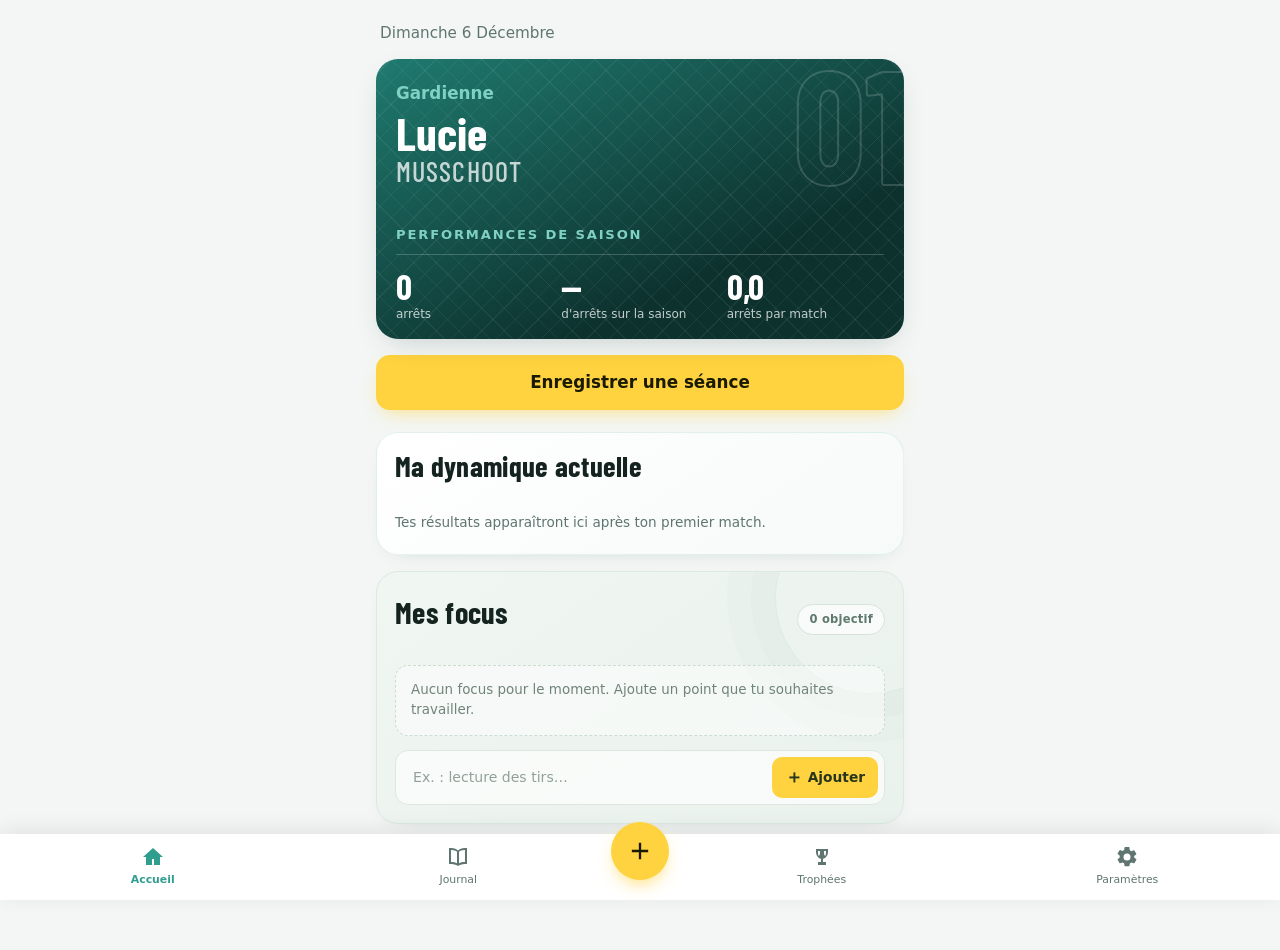
==== commit 6f335bcb: "Add files via upload" ====
--- a/index.html
+++ b/index.html
@@ -34,14 +34,15 @@
         </div>
       </div>
       <div class="player-face player-back" id="playerBack" aria-hidden="true" inert>
-        <div class="pc-back-top"><span class="pc-back-kicker">MON NIVEAU</span></div>
         <div class="pc-progress-main">
           <div class="xp-ring" role="img" id="xpRing"><svg viewBox="0 0 84 84"><circle class="bg" cx="42" cy="42" r="38"/><circle class="fg" id="xpArc" cx="42" cy="42" r="38"/></svg><div class="lvl"><div><b id="pcNiveau">1</b><br><span>niveau</span></div></div></div>
           <div class="pc-progress-copy"><h2 id="pcXpTitre"></h2><p id="pcXp" class="pc-xp"></p></div>
         </div>
-        <div class="pc-back-stats">
-          <div><b id="pcBackTrain">0</b><span>entraînements pour y arriver</span></div>
-          <div><b id="pcBackMatch">0</b><span>matchs pour y arriver</span></div>
+        <div class="pc-goal-label" id="pcGoalLabel">Pour atteindre le niveau 2</div>
+        <div class="pc-goals" id="pcGoals">
+          <div class="goal"><b id="pcBackTrain">0</b><span>entraînements</span><em>+10 XP chacun</em></div>
+          <i class="goal-or">ou</i>
+          <div class="goal"><b id="pcBackMatch">0</b><span>matchs</span><em>+25 XP chacun</em></div>
         </div>
       </div>
     </div>
@@ -147,6 +148,8 @@
   const restant = n.fin ? n.fin - xp : 0;
   $("pcBackTrain").textContent = n.fin ? Math.ceil(restant / 10) : "—";
   $("pcBackMatch").textContent = n.fin ? Math.ceil(restant / 25) : "—";
+  $("pcGoalLabel").textContent = n.fin ? `Pour atteindre le niveau ${n.niveau + 1}` : "Niveau maximum atteint";
+  $("pcGoals").hidden = !n.fin;
 
   // Forme : matchs récents
   const f = $("forme"), derniers = st.matchs.slice(-5);
--- a/v2.css
+++ b/v2.css
@@ -329,15 +329,18 @@
 html.dark{--win:#4cd07d}
 .seance.v::before{background:var(--win)}
 
-/* ===== Trophées : bloc niveau compact ===== */
-.lvl-compact{display:flex;align-items:center;gap:14px;padding:14px 16px;margin-bottom:14px;background:var(--surface);border-radius:var(--r-md);box-shadow:var(--shadow)}
-.lvl-icon{flex:none;display:grid;place-items:center;width:46px;height:46px;border-radius:50%;color:var(--signal);background:linear-gradient(155deg,#1f7a6f,#0d322e)}
+/* ===== Trophées : bloc niveau ===== */
+.lvl-compact{margin-bottom:14px;padding:16px;border-radius:var(--r-lg);box-shadow:var(--shadow);background:linear-gradient(145deg,var(--surface) 0%,var(--surface-2) 100%);border:1px solid var(--line)}
+.lvl-top{display:flex;align-items:center;gap:14px}
+.lvl-icon{flex:none;display:grid;place-items:center;width:52px;height:52px;border-radius:50%;color:var(--signal);background:linear-gradient(155deg,#1f7a6f,#0d322e);box-shadow:0 0 0 3px rgba(255,210,63,.35),0 6px 16px -6px rgba(13,50,46,.6)}
 .lvl-body{flex:1;min-width:0}
-.lvl-line{display:flex;justify-content:space-between;align-items:baseline;gap:8px}
-.lvl-line b{font-family:var(--f-display);font-size:1.4rem;line-height:1}
-.lvl-line span{font-size:.8rem;color:var(--muted);font-variant-numeric:tabular-nums}
-.lvl-compact .pbar{height:8px;margin:8px 0 0}
-.lvl-compact .pbar i{background:linear-gradient(90deg,var(--accent),var(--accent-2))}
+.lvl-line{display:flex;justify-content:space-between;align-items:center;gap:8px}
+.lvl-line b{font-family:var(--f-display);font-size:1.7rem;line-height:1}
+.lvl-pill{padding:3px 10px;border-radius:99px;background:rgba(255,210,63,.2);color:var(--text);font-size:.78rem;font-weight:700;font-variant-numeric:tabular-nums}
+.lvl-compact .pbar{height:12px;margin:10px 0 0;background:var(--line)}
+.lvl-compact .pbar i{background:linear-gradient(90deg,#f5b800,var(--signal));box-shadow:0 0 12px rgba(255,210,63,.55)}
+.lvl-gains{display:flex;justify-content:space-between;gap:8px;margin-top:14px;padding-top:12px;border-top:1px dashed var(--line);font-size:.8rem;color:var(--muted)}
+.lvl-gains b{color:var(--text);font-weight:800;margin-left:4px}
 
 /* ===== Carte joueuse : correctif du retournement =====
    Un overflow / isolation sur l'élément 3D l'« aplatit » : le recto apparaissait inversé.
@@ -378,3 +381,20 @@
 .hint{margin:12px 0 0;color:var(--muted);font-size:.82rem;line-height:1.4}
 .danger-zone{border:1.5px solid rgba(214,69,69,.35)}
 .danger-zone .btn-danger{border:1.5px solid rgba(214,69,69,.5)}
+
+/* ===== Carte joueuse : accent jaune au recto, verso enrichi ===== */
+.player-back .pc-progress-main,.player-back .pc-goal-label,.player-back .pc-goals{position:relative;z-index:1}
+.player-back .pc-progress-main{margin-top:0}
+.pc-goal-label{margin-top:auto;padding-top:14px;color:var(--accent-2);font-size:.82rem;font-weight:700}
+.pc-goals{display:grid;grid-template-columns:1fr auto 1fr;align-items:center;gap:8px;margin-top:10px}
+.pc-goals[hidden]{display:none}
+.goal{min-width:0;padding:11px 12px 12px;border:1px solid rgba(255,255,255,.18);border-radius:14px;background:rgba(255,255,255,.08)}
+.goal b{display:block;font-family:var(--f-display);font-size:2.1rem;line-height:1;color:#fff}
+.goal span{display:block;margin-top:2px;font-size:.78rem;font-weight:700;color:rgba(255,255,255,.9)}
+.goal em{display:inline-block;margin-top:6px;padding:2px 8px;border-radius:99px;background:rgba(255,210,63,.16);color:var(--signal);font-style:normal;font-size:.68rem;font-weight:800}
+.goal-or{font-style:normal;font-size:.72rem;color:rgba(255,255,255,.6)}
+
+/* ===== Recto : bloc identité remonté, textes agrandis ===== */
+.pc-id{margin-top:0}
+.pc-post{font-size:1.05rem}
+.pc-front-label{font-size:.82rem;padding-top:24px}
